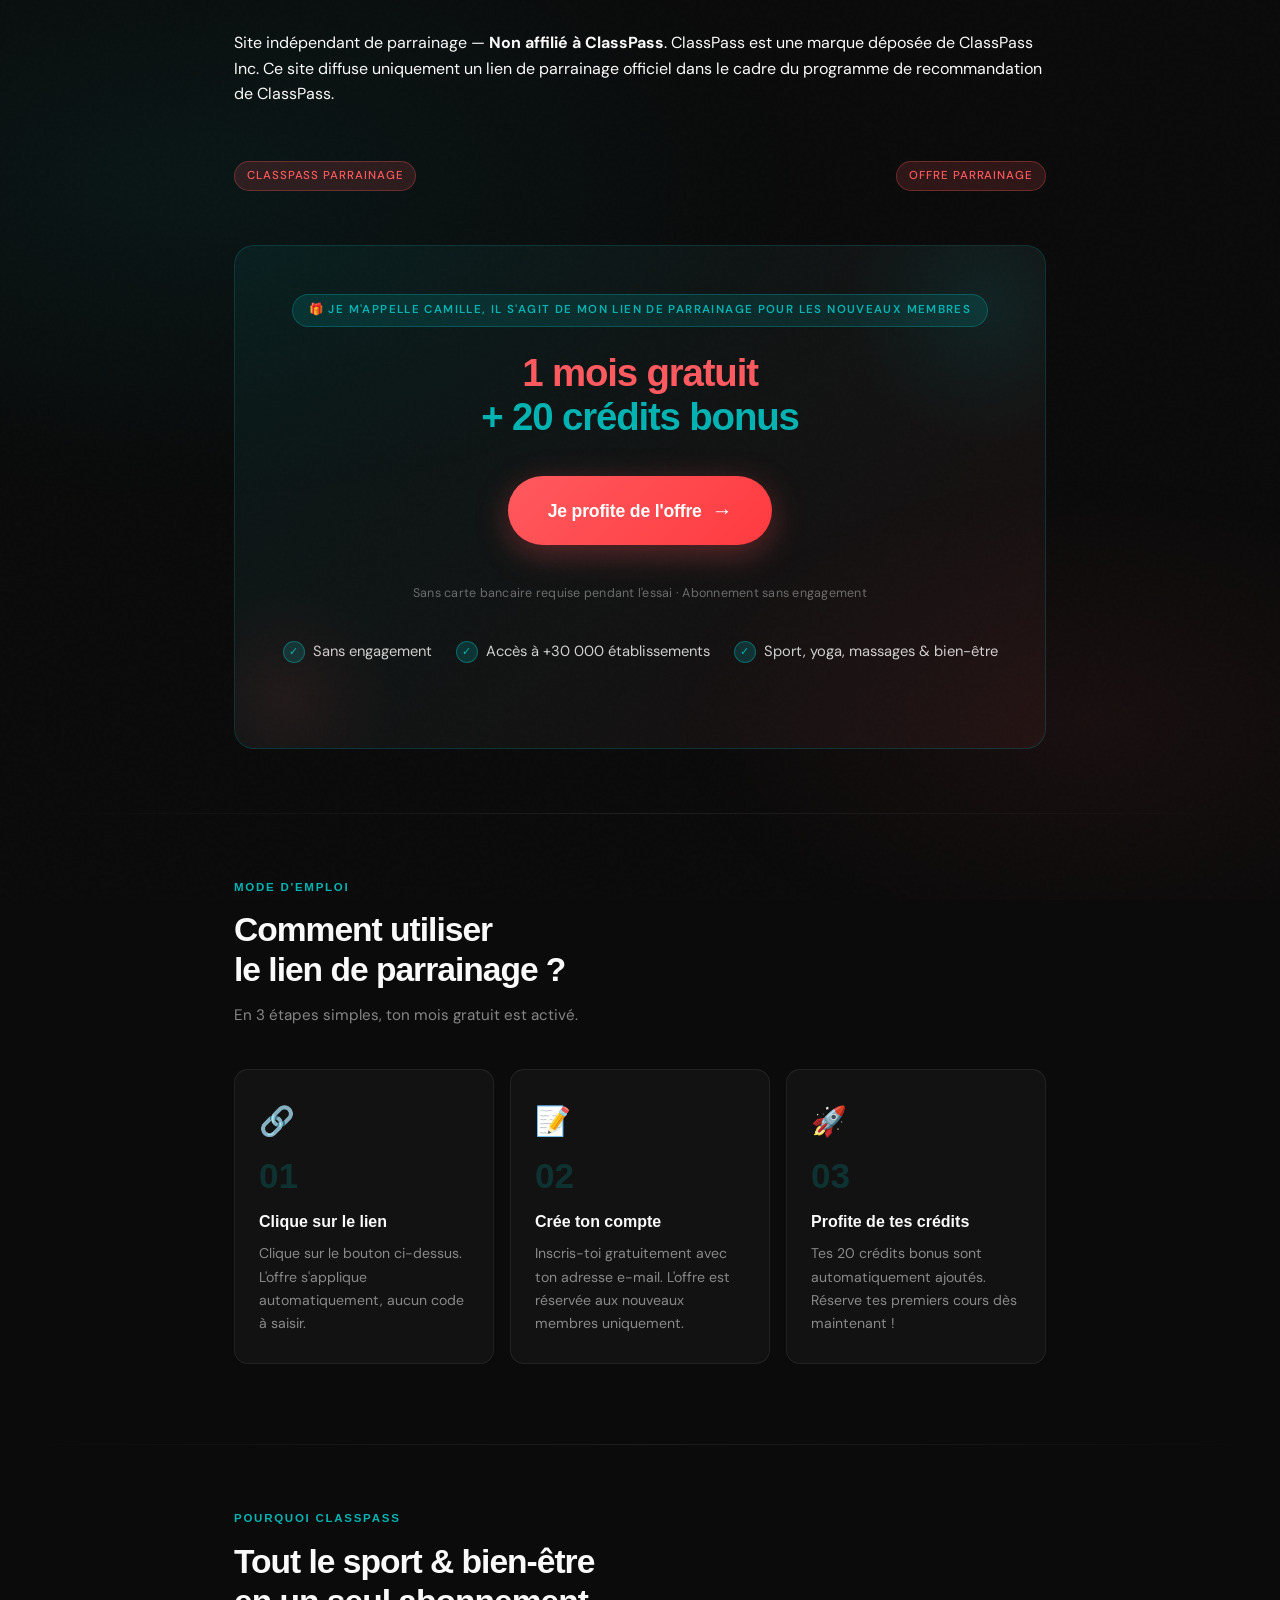
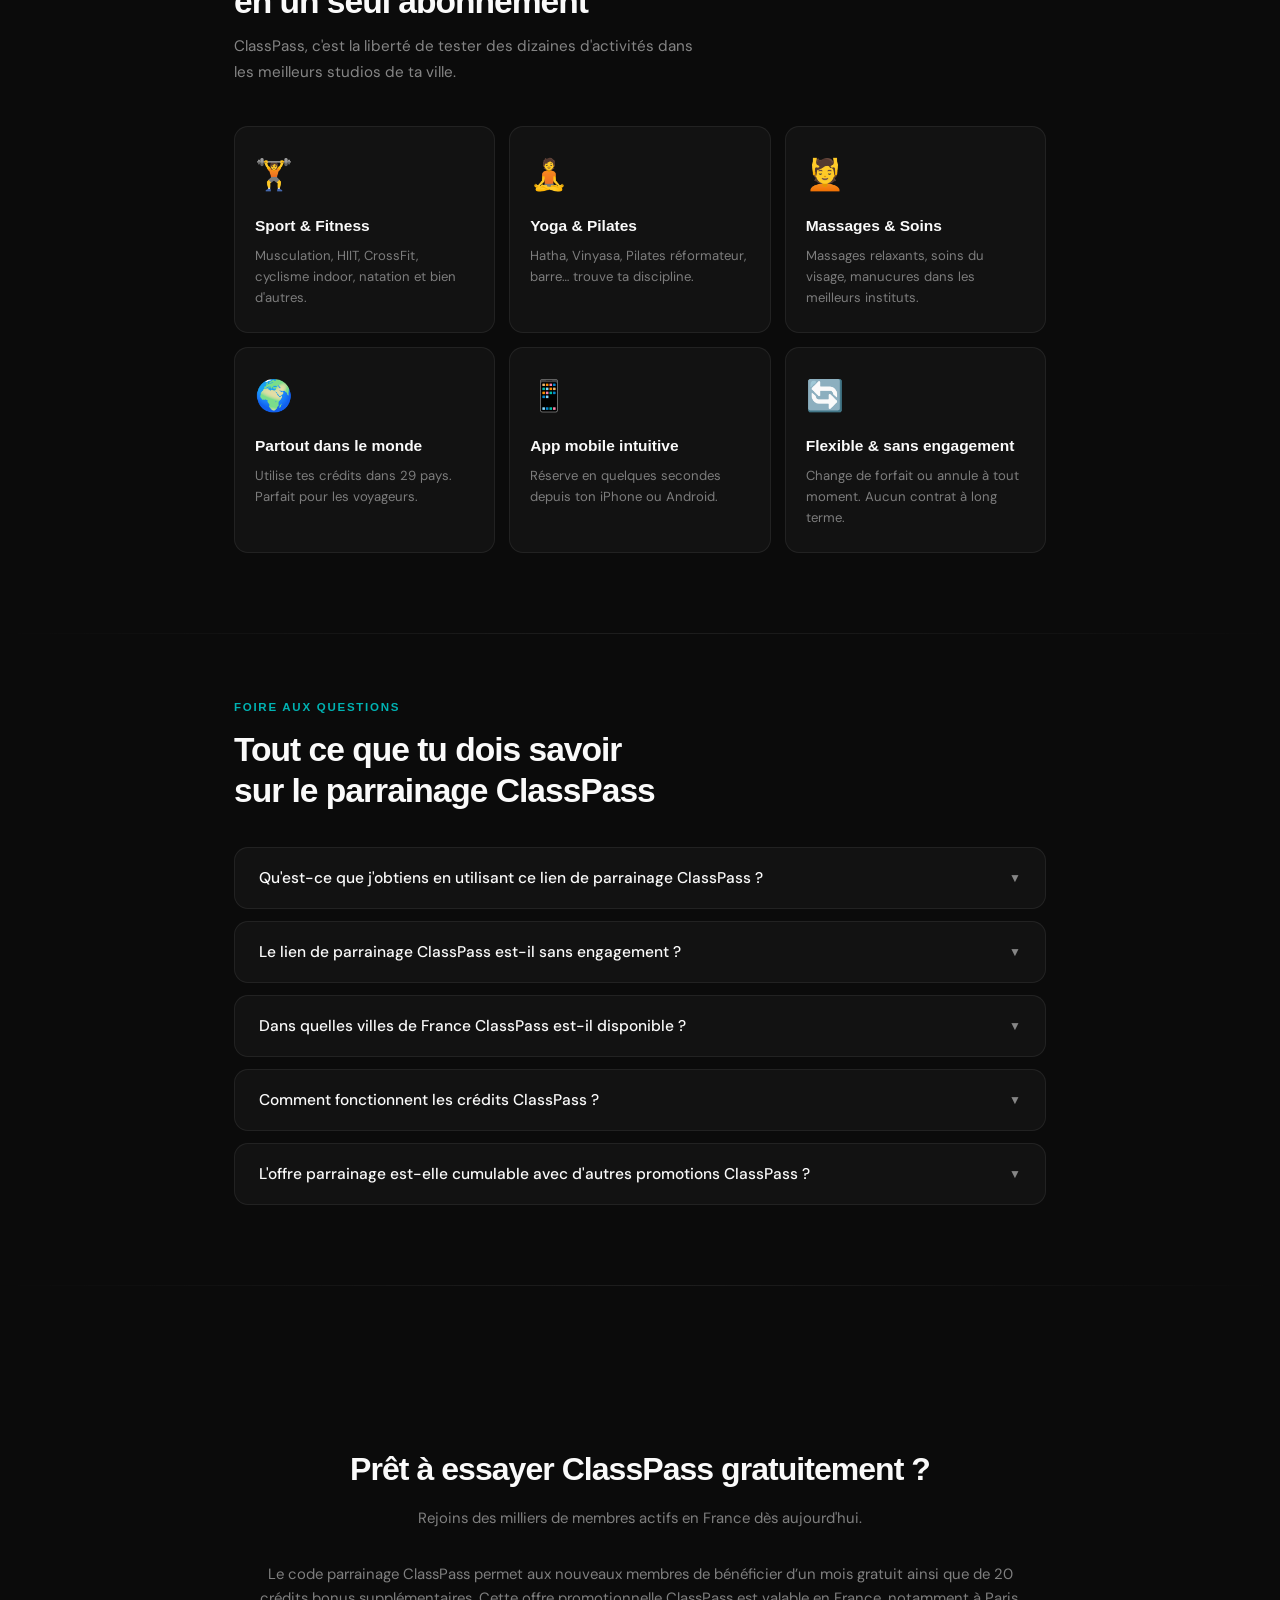
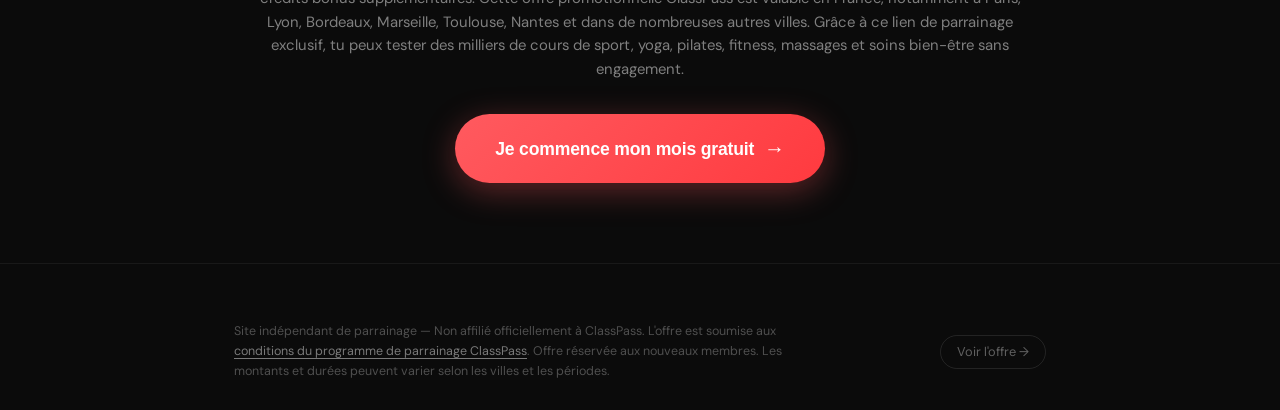
==== index.html @ 8d962442 "Update index.html" ====
<!DOCTYPE html>
<html lang="fr">
<head>
  <meta charset="UTF-8" />
  <meta name="viewport" content="width=device-width, initial-scale=1.0" />
  <meta http-equiv="X-UA-Compatible" content="IE=edge" />

  <!-- ═══════════════════════════════════════════
       PRIMARY SEO META TAGS
  ═══════════════════════════════════════════ -->
  <title>Code Parrainage ClassPass – 1 Mois Gratuit + 20 Crédits Offerts | Lien Exclusif</title>
  <meta name="description" content="Profite de 1 mois d'abonnement gratuit et de 20 crédits bonus sur ClassPass grâce à ce lien de parrainage exclusif. Accède à des milliers de cours de sport, yoga, pilates, massages et bien plus. Sans engagement. Inscription en 2 minutes." />
  <meta name="keywords" content="code parrainage ClassPass, lien parrainage ClassPass, ClassPass gratuit, essai gratuit ClassPass, ClassPass promo, ClassPass offre, crédits offerts ClassPass, ClassPass parrain, ClassPass filleul, ClassPass réduction, ClassPass France, ClassPass Paris" />
  <meta name="author" content="ClassPass Parrainage" />
  <meta name="robots" content="index, follow, max-snippet:-1, max-image-preview:large, max-video-preview:-1" />
  <meta name="theme-color" content="#0B0B0B" />

  <!-- Canonical URL -->
<link rel="canonical" href="https://www.classpass-parrainage.fr/" />

  <!-- ═══════════════════════════════════════════
       OPEN GRAPH (Facebook / LinkedIn)
  ═══════════════════════════════════════════ -->
  <meta property="og:type" content="website" />
  <meta property="og:title" content="Code Promo Parrainage ClassPass : 1 Mois Gratuit + 20 Crédits Offerts" />
  <meta property="og:description" content="Utilise ce lien exclusif pour bénéficier d'1 mois gratuit + 20 crédits bonus sur ClassPass. Sport, bien-être, massages – tout en un seul abonnement." />
  <meta property="og:url" content="https://www.classpass-parrainage.fr/" />
  <meta property="og:site_name" content="ClassPass Parrainage France" />
  <meta property="og:locale" content="fr_FR" />
  <meta property="og:image" content="https://classpass.com/images/og-image.jpg" />

  <!-- ═══════════════════════════════════════════
       TWITTER CARD
  ═══════════════════════════════════════════ -->
  <meta name="twitter:card" content="summary_large_image" />
  <meta name="twitter:title" content="Code Promo Parrainage ClassPass : 1 Mois Gratuit + 20 Crédits Offerts" />
  <meta name="twitter:description" content="Rejoins ClassPass via ce lien et profite d'1 mois offert + 20 crédits bonus. Cours de sport, yoga, pilates, massages..." />
  <meta name="twitter:image" content="https://classpass.com/images/og-image.jpg" />

  <!-- ═══════════════════════════════════════════
       STRUCTURED DATA (Schema.org)
  ═══════════════════════════════════════════ -->
  <script type="application/ld+json">
 {
  "@context": "https://schema.org",
  "@graph": [
    {
      "@type": "WebPage",
      "name": "Code Parrainage ClassPass – 1 Mois Gratuit + 20 Crédits Offerts",
      "description": "Profite d'1 mois gratuit + 20 crédits offerts sur ClassPass avec ce lien de parrainage exclusif.",
      "url": "https://www.classpass-parrainage.fr/",
      "inLanguage": "fr-FR",
      "offers": {
        "@type": "Offer",
        "name": "1 mois gratuit ClassPass + 20 crédits bonus",
        "priceCurrency": "EUR",
        "price": "0",
        "availability": "https://schema.org/InStock",
        "url": "https://classpass.com/refer/LR9JGRRP21"
      }
    },
    {
      "@type": "Organization",
      "name": "ClassPass Parrainage France",
      "url": "https://www.classpass-parrainage.fr/"
    },
    {
      "@type": "FAQPage",
      "mainEntity": [
        {
          "@type": "Question",
          "name": "Qu'est-ce que j'obtiens en utilisant ce lien de parrainage ClassPass ?",
          "acceptedAnswer": {
            "@type": "Answer",
            "text": "En passant par ce lien de parrainage, tu bénéficies d'1 mois d'abonnement gratuit et de 20 crédits bonus."
          }
        },
        {
          "@type": "Question",
          "name": "Le lien de parrainage ClassPass est-il sans engagement ?",
          "acceptedAnswer": {
            "@type": "Answer",
            "text": "Oui, tu peux annuler ton abonnement à tout moment, même pendant la période d'essai gratuit."
          }
        }
      ]
    }
  ]
}

  </script>

<link rel="preload" href="style.css" as="style" onload="this.onload=null;this.rel='stylesheet'">
<noscript><link rel="stylesheet" href="style.css"></noscript>

  


  <!-- ═══════════════════════════════════════════
       FONTS
  ═══════════════════════════════════════════ -->
  <link rel="preconnect" href="https://fonts.googleapis.com" />
  <link rel="preconnect" href="https://fonts.gstatic.com" crossorigin />
  <link href="https://fonts.googleapis.com/css2?family=Syne:wght@400;600;700;800&family=DM+Sans:ital,wght@0,300;0,400;0,500;1,300&display=swap" rel="stylesheet" />

  <!-- ═══════════════════════════════════════════
       STYLESHEET
  ═══════════════════════════════════════════ -->
  <link rel="alternate" hreflang="fr-FR" href="https://www.classpass-parrainage.fr/" />
<link rel="alternate" hreflang="x-default" href="https://www.classpass-parrainage.fr/" />
<meta name="geo.region" content="FR" />
<meta name="geo.placename" content="France" />
<meta name="language" content="French" />

<!-- Favicon sport -->
<link rel="icon" href="data:image/svg+xml,<svg xmlns='http://www.w3.org/2000/svg' viewBox='0 0 100 100'><text y='.9em' font-size='90'>🏃</text></svg>" />
<link rel="shortcut icon" href="data:image/svg+xml,<svg xmlns='http://www.w3.org/2000/svg' viewBox='0 0 100 100'><text y='.9em' font-size='90'>🏃</text></svg>" />
<link rel="apple-touch-icon" href="data:image/svg+xml,<svg xmlns='http://www.w3.org/2000/svg' viewBox='0 0 100 100'><text y='.9em' font-size='90'>🏃</text></svg>" />

<!-- Rich Snippet FAQ pour ClassPass Parrainage -->



  
</head>

<body>
<!-- ═══════════════ BANDEAU NON-AFFILIÉ ═══════════════ -->
<div class="disclaimer-banner" role="note" aria-label="Information importante">
  <div class="container">
    <p>Site indépendant de parrainage — <strong>Non affilié à ClassPass</strong>. ClassPass est une marque déposée de ClassPass Inc. Ce site diffuse uniquement un lien de parrainage officiel dans le cadre du programme de recommandation de ClassPass.</p>
  </div>
</div>
  <div class="hero-bg-wrapper">
  <!-- ═══════════════ début background img ═══════════════ -->


  
  <!-- ═══════════════ HEADER ═══════════════ -->
  <header>
    <div class="container">
      <div class="header-inner">
          <a href="/out.html"" class="logo-wrap" rel="noopener" aria-label="ClassPass – Lien de parrainage" title="ClassPass – Lien de parrainage Code promo">
        <span class="badge-parrainage">ClassPass Parrainage</span>
          </a>
        <span class="badge-parrainage">Offre Parrainage</span>
      </div>
    </div>


  </header>

  <!-- ═══════════════ HERO (offer card) ═══════════════ -->
 

  
  <main>
    <section class="hero offer-section" aria-labelledby="hero-heading" style="padding-bottom: 0;">
      <div class="container">

        <div class="offer-card">
          <div class="offer-badge">🎁 Je m'appelle Camille, il s'agit de mon lien de parrainage pour les nouveaux membres</div>
<h1 class="offer-headline" id="hero-heading">
  <span style="color: var(--cp-coral);">1 mois gratuit</span><br />
  <span style="color: var(--cp-teal);">+ 20 crédits bonus</span>
</h1>



          <a
            href="/out.html""
            class="btn-cta"
              id="inline-btn"
            rel="nofollow sponsored noopener noreferrer"
            target="_blank"
            aria-label="Je profite de l'offre"
            title="ClassPass – Lien de parrainage Code promo"
          >
            Je profite de l'offre
            <span class="btn-arrow" aria-hidden="true">→</span>
          </a>
          <p class="cta-disclaimer" style="margin-top: 14px;">Sans carte bancaire requise pendant l'essai · Abonnement sans engagement</p>

          <div class="offer-items" role="list">
            <div class="offer-item" role="listitem">
              <span class="check" aria-hidden="true">✓</span>
              Sans engagement
            </div>
            <div class="offer-item" role="listitem">
              <span class="check" aria-hidden="true">✓</span>
              Accès à +30 000 établissements
            </div>
            <div class="offer-item" role="listitem">
              <span class="check" aria-hidden="true">✓</span>
              Sport, yoga, massages & bien-être
            </div>
          </div>
          
        </div>

      </div>
    </section>

    <div class="divider" aria-hidden="true"></div>

    <!-- ═══════════════ COMMENT ÇA MARCHE ═══════════════ -->
    <section aria-labelledby="how-heading" style="padding-bottom: 16px;">
      <div class="container reveal">
        <p class="section-label">Mode d'emploi</p>
        <h2 class="section-title" id="how-heading">Comment utiliser<br />le lien de parrainage ?</h2>
        <p class="section-desc">En 3 étapes simples, ton mois gratuit est activé.</p>

        <div class="steps" role="list">
          <article class="step-card" role="listitem">
            <span class="step-icon" aria-hidden="true">🔗</span>
            <div class="step-num" aria-hidden="true">01</div>
            <h3 class="step-title">Clique sur le lien</h3>
            <p class="step-text">
              Clique sur le bouton ci-dessus. L'offre s'applique automatiquement, aucun code à saisir.
            </p>
          </article>
          <article class="step-card" role="listitem">
            <span class="step-icon" aria-hidden="true">📝</span>
            <div class="step-num" aria-hidden="true">02</div>
            <h3 class="step-title">Crée ton compte</h3>
            <p class="step-text">
              Inscris-toi gratuitement avec ton adresse e-mail.
              L'offre est réservée aux nouveaux membres uniquement.
            </p>
          </article>
          <article class="step-card" role="listitem">
            <span class="step-icon" aria-hidden="true">🚀</span>
            <div class="step-num" aria-hidden="true">03</div>
            <h3 class="step-title">Profite de tes crédits</h3>
            <p class="step-text">
              Tes 20 crédits bonus sont automatiquement ajoutés.
              Réserve tes premiers cours dès maintenant !
            </p>
          </article>
        </div>
      </div>
    </section>

  </div> 
    <!-- ═══════════════ fin background img ═══════════════ -->
    
    <div class="divider" aria-hidden="true"></div>

    <!-- ═══════════════ FEATURES ═══════════════ -->
    <section aria-labelledby="features-heading" style="padding-bottom: 16px;">
      <div class="container reveal">
        <p class="section-label">Pourquoi ClassPass</p>
        <h2 class="section-title" id="features-heading">Tout le sport & bien-être<br />en un seul abonnement</h2>
        <p class="section-desc">
          ClassPass, c'est la liberté de tester des dizaines d'activités
          dans les meilleurs studios de ta ville.
        </p>

        <div class="features-grid" role="list">
          <article class="feature-card" role="listitem">
            <span class="feature-emoji" aria-hidden="true">🏋️</span>
            <h3 class="feature-name">Sport & Fitness</h3>
            <p class="feature-desc">Musculation, HIIT, CrossFit, cyclisme indoor, natation et bien d'autres.</p>
          </article>
          <article class="feature-card" role="listitem">
            <span class="feature-emoji" aria-hidden="true">🧘</span>
            <h3 class="feature-name">Yoga & Pilates</h3>
            <p class="feature-desc">Hatha, Vinyasa, Pilates réformateur, barre… trouve ta discipline.</p>
          </article>
          <article class="feature-card" role="listitem">
            <span class="feature-emoji" aria-hidden="true">💆</span>
            <h3 class="feature-name">Massages & Soins</h3>
            <p class="feature-desc">Massages relaxants, soins du visage, manucures dans les meilleurs instituts.</p>
          </article>
          <article class="feature-card" role="listitem">
            <span class="feature-emoji" aria-hidden="true">🌍</span>
            <h3 class="feature-name">Partout dans le monde</h3>
            <p class="feature-desc">Utilise tes crédits dans 29 pays. Parfait pour les voyageurs.</p>
          </article>
          <article class="feature-card" role="listitem">
            <span class="feature-emoji" aria-hidden="true">📱</span>
            <h3 class="feature-name">App mobile intuitive</h3>
            <p class="feature-desc">Réserve en quelques secondes depuis ton iPhone ou Android.</p>
          </article>
          <article class="feature-card" role="listitem">
            <span class="feature-emoji" aria-hidden="true">🔄</span>
            <h3 class="feature-name">Flexible & sans engagement</h3>
            <p class="feature-desc">Change de forfait ou annule à tout moment. Aucun contrat à long terme.</p>
          </article>
        </div>
      </div>
    </section>

    <div class="divider" aria-hidden="true"></div>




    
    <!-- ═══════════════ FAQ ═══════════════ -->
    <section aria-labelledby="faq-heading" style="padding-bottom: 16px;">
      <div class="container reveal">
        <p class="section-label">Foire aux questions</p>
        <h2 class="section-title" id="faq-heading">Tout ce que tu dois savoir<br />sur le parrainage ClassPass</h2>

        <div class="faq-list" itemscope itemtype="https://schema.org/FAQPage">
          <div class="faq-item" itemscope itemprop="mainEntity" itemtype="https://schema.org/Question">
            <button class="faq-q" aria-expanded="false" onclick="toggleFAQ(this)">
              <span itemprop="name">Qu'est-ce que j'obtiens en utilisant ce lien de parrainage ClassPass ?</span>
              <span class="faq-chevron" aria-hidden="true">▼</span>
            </button>
            <div class="faq-a" itemscope itemprop="acceptedAnswer" itemtype="https://schema.org/Answer">
              <div class="faq-a-inner" itemprop="text">
                En passant par ce lien de parrainage, tu bénéficies d'<strong>1 mois d'abonnement gratuit</strong>
                et de <strong>20 crédits bonus</strong> en plus des crédits standard offerts aux nouveaux membres.
                Ces crédits te permettent de réserver des cours de sport, des séances de yoga, des massages et plus encore.
                <br />

              </div>
            </div>
          </div>

          <div class="faq-item" itemscope itemprop="mainEntity" itemtype="https://schema.org/Question">
            <button class="faq-q" aria-expanded="false" onclick="toggleFAQ(this)">
              <span itemprop="name">Le lien de parrainage ClassPass est-il sans engagement ?</span>
              <span class="faq-chevron" aria-hidden="true">▼</span>
            </button>
            <div class="faq-a" itemscope itemprop="acceptedAnswer" itemtype="https://schema.org/Answer">
              <div class="faq-a-inner" itemprop="text">
                Oui, tu peux annuler ton abonnement à tout moment, même pendant la période d'essai gratuit.
                ClassPass ne te facturera rien si tu résilies avant la fin du mois offert.
              </div>
            </div>
          </div>

          <div class="faq-item" itemscope itemprop="mainEntity" itemtype="https://schema.org/Question">
            <button class="faq-q" aria-expanded="false" onclick="toggleFAQ(this)">
              <span itemprop="name">Dans quelles villes de France ClassPass est-il disponible ?</span>
              <span class="faq-chevron" aria-hidden="true">▼</span>
            </button>
            <div class="faq-a" itemscope itemprop="acceptedAnswer" itemtype="https://schema.org/Answer">
              <div class="faq-a-inner" itemprop="text">
                ClassPass est disponible dans les principales villes françaises dont <strong>Paris, Lyon, Bordeaux,
                Marseille, Toulouse, Nantes, Strasbourg, Lille</strong> et bien d'autres.
                La plateforme couvre plus de 30 000 établissements dans 29 pays à travers le monde.
              </div>
            </div>
          </div>

          <div class="faq-item" itemscope itemprop="mainEntity" itemtype="https://schema.org/Question">
            <button class="faq-q" aria-expanded="false" onclick="toggleFAQ(this)">
              <span itemprop="name">Comment fonctionnent les crédits ClassPass ?</span>
              <span class="faq-chevron" aria-hidden="true">▼</span>
            </button>
            <div class="faq-a" itemscope itemprop="acceptedAnswer" itemtype="https://schema.org/Answer">
              <div class="faq-a-inner" itemprop="text">
                Chaque cours ou séance coûte un certain nombre de crédits selon l'établissement et le type d'activité.
                Les crédits se renouvellent chaque mois avec ton abonnement. Les crédits non utilisés peuvent être
                reportés d'un mois sur l'autre (selon ton forfait).
              </div>
            </div>
          </div>

          <div class="faq-item" itemscope itemprop="mainEntity" itemtype="https://schema.org/Question">
            <button class="faq-q" aria-expanded="false" onclick="toggleFAQ(this)">
              <span itemprop="name">L'offre parrainage est-elle cumulable avec d'autres promotions ClassPass ?</span>
              <span class="faq-chevron" aria-hidden="true">▼</span>
            </button>
            <div class="faq-a" itemscope itemprop="acceptedAnswer" itemtype="https://schema.org/Answer">
              <div class="faq-a-inner" itemprop="text">
                L'offre de parrainage est réservée aux nouveaux membres n'ayant pas encore de compte ClassPass.
                Elle fonctionne uniquement via le lien de parrainage — aucun code à saisir.
                Pour plus de détails, consulte les
                <a href="https://classpass.fr/try/referral-program" rel="nofollow sponsored noopener noreferrer" target="_blank" title="Conditions du programme de parrainage et code promo ClassPass">conditions du programme de parrainage ClassPass</a>.
              </div>
            </div>
          </div>
        </div>
      </div>
    </section>

    <div class="divider" aria-hidden="true"></div>

    <!-- ═══════════════ BOTTOM CTA ═══════════════ -->
    <section class="bottom-cta reveal" aria-labelledby="cta2-heading">
      <div class="container">
        <h2 id="cta2-heading">Prêt à essayer ClassPass gratuitement ?</h2>
        <p>Rejoins des milliers de membres actifs en France dès aujourd'hui.</p>
                        <section class="seo-text">
  <div class="container">
    <p>
      Le code parrainage ClassPass permet aux nouveaux membres de bénéficier d’un mois gratuit
      ainsi que de 20 crédits bonus supplémentaires. Cette offre promotionnelle ClassPass
      est valable en France, notamment à Paris, Lyon, Bordeaux, Marseille, Toulouse,
      Nantes et dans de nombreuses autres villes. Grâce à ce lien de parrainage exclusif,
      tu peux tester des milliers de cours de sport, yoga, pilates, fitness,
      massages et soins bien-être sans engagement.
    </p>
  </div>
</section>
        <a
          href="/out.html""
          class="btn-cta"
          rel="nofollow sponsored noopener noreferrer"
          target="_blank"
          aria-label="Je commence mon mois gratuit sur ClassPass"
        >
          Je commence mon mois gratuit
          <span class="btn-arrow" aria-hidden="true">→</span>
        </a>
      </div>
    </section>
  </main>

  <!-- ═══════════════ FOOTER ═══════════════ -->
  <footer>
    <div class="container">
      <div class="footer-inner">
        <p class="footer-note">
          Site indépendant de parrainage — Non affilié officiellement à ClassPass.
          L'offre est soumise aux
          <a href="https://classpass.fr/try/referral-program" rel="nofollow sponsored noopener noreferrer" target="_blank" title="Conditions du programme de parrainage et code promo ClassPass">conditions du programme de parrainage ClassPass</a>.
          Offre réservée aux nouveaux membres. Les montants et durées peuvent varier selon les villes et les périodes.
        </p>
        <a
          href="/out.html""
          class="footer-link"
          rel="nofollow sponsored noopener noreferrer"
          target="_blank"
        >
          Voir l'offre →
        </a>
      </div>
    </div>
  </footer>

  <!-- ═══════════════ FLOATING CTA (mobile) ═══════════════ -->
<div class="floating-cta" id="floating-cta" aria-label="Bouton d'action fixe – mobile" style="display:none;">
    <a
      href="/out.html""
      class="btn-cta"
      rel="nofollow sponsored noopener noreferrer"
      target="_blank"
      aria-label="Je profite de la promo"
    >
      Je profite de l'offre →
    </a>
  </div>

  <!-- ═══════════════ JAVASCRIPT ═══════════════ -->
  <script src="main.js" defer></script>
  

</body>
</html>
---- style.css ----
/* ══════════════════════════════════════════════
   ClassPass Parrainage — style.css
   ══════════════════════════════════════════════ */

/* ── RESET & ROOT ── */
*, *::before, *::after { box-sizing: border-box; margin: 0; padding: 0; }

:root {
  --cp-black:     #0B0B0B;
  --cp-white:     #FAFAFA;
  --cp-coral:     #FF5A5F;
  --cp-coral2:    #FF3A3F;
  --cp-teal:      #00B3B3;
  --cp-teal2:     #009999;
  --cp-gray:      #6B6B6B;
  --cp-lightgray: #F2F2F2;
  --cp-border:    rgba(255,255,255,0.08);
  --radius:       14px;
  --radius-sm:    8px;
  --font-head:    'avenir', sans-serif;
  --font-body:    'DM Sans', sans-serif;
  --transition:   0.25s cubic-bezier(0.4,0,0.2,1);
}

html { scroll-behavior: smooth; font-size: 16px; }

body {
  font-family: var(--font-body);
  background: var(--cp-black);
  color: var(--cp-white);
  line-height: 1.6;
  overflow-x: hidden;
  -webkit-font-smoothing: antialiased;
}

/* ── NOISE TEXTURE OVERLAY ── */
body::before {
  content: '';
  position: fixed;
  inset: 0;
  background-image: url("data:image/svg+xml,%3Csvg viewBox='0 0 256 256' xmlns='http://www.w3.org/2000/svg'%3E%3Cfilter id='noise'%3E%3CfeTurbulence type='fractalNoise' baseFrequency='0.9' numOctaves='4' stitchTiles='stitch'/%3E%3C/filter%3E%3Crect width='100%25' height='100%25' filter='url(%23noise)' opacity='0.03'/%3E%3C/svg%3E");
  pointer-events: none;
  z-index: 0;
  opacity: 0.4;
}

/* ── GRADIENT BG ── */
body::after {
  content: '';
  position: fixed;
  inset: 0;
  background:
    radial-gradient(ellipse 80% 60% at 15% 20%, rgba(0,179,179,0.07) 0%, transparent 60%),
    radial-gradient(ellipse 60% 50% at 85% 80%, rgba(255,90,95,0.06) 0%, transparent 55%);
  pointer-events: none;
  z-index: 0;
}

/* ── LAYOUT ── */
.container {
  max-width: 860px;
  margin: 0 auto;
   margin-top: 30px;
  padding: 0 24px;
  position: relative;
  z-index: 1;
}

/* ── HEADER / NAV ── */
header {
  padding: 24px 0;
  position: relative;
  z-index: 10;
}

.header-inner {
  display: flex;
  align-items: center;
  justify-content: space-between;
}

.logo-wrap {
  display: flex;
  align-items: center;
  gap: 10px;
  text-decoration: none;
}

.logo-icon {
  width: 36px;
  height: 36px;
}

.logo-text {
  font-family: var(--font-head);
  font-weight: 800;
  font-size: 1.3rem;
  letter-spacing: -0.03em;
  color: var(--cp-white);
}

.logo-text span { color: var(--cp-teal); }

.logo-img-real {
  width: 100%;
  height: auto;
  max-width: 150px;   /* ajuste selon tes préférences */
  border-radius: 16px;
  object-fit: contain;  /* plus de crop, l'image entière est visible */
  display: block;
}


.badge-parrainage {
  background: rgba(255,90,95,0.15);
  border: 1px solid rgba(255,90,95,0.3);
  color: var(--cp-coral);
  font-size: 0.72rem;
  font-weight: 500;
  letter-spacing: 0.08em;
  text-transform: uppercase;
  padding: 5px 12px;
  border-radius: 100px;
}


/* Background image section hero */
.hero.offer-section::before {
  display: none;
}

.hero-bg-wrapper {
  position: relative;
  overflow: hidden;
}

.hero-bg-wrapper::before {
  content: '';
  position: absolute;
  inset: 0;
   height: 100vh;
  background-image: url('https://raw.githubusercontent.com/camillebournier-commits/classpass-parrainage/main/bg-classpass-parrainage.png');
  background-size: cover;
  background-position: center;
  opacity: 0.4;
  z-index: 0;
}
/* Le contenu reste 100% opaque par-dessus */
.hero-bg-wrapper > * {
  position: relative;
  z-index: 1;
}


/* ── HERO ── */
.hero {
  padding: 64px 0 48px;
  text-align: center;
}

/* ── CTA BUTTON ── */
.btn-cta {
  display: inline-flex;
  align-items: center;
  gap: 10px;
  background: linear-gradient(135deg, var(--cp-coral) 0%, var(--cp-coral2) 100%);
  color: #fff;
  text-decoration: none;
  font-family: var(--font-head);
  font-weight: 700;
  font-size: 1.1rem;
  letter-spacing: -0.01em;
  padding: 18px 40px;
  border-radius: 100px;
  box-shadow: 0 8px 32px rgba(255,90,95,0.35), 0 2px 8px rgba(0,0,0,0.3);
  transition: transform var(--transition), box-shadow var(--transition);
  position: relative;
  overflow: hidden;
}

.btn-cta::before {
  content: '';
  position: absolute;
  inset: 0;
  background: linear-gradient(135deg, rgba(255,255,255,0.1) 0%, transparent 60%);
  opacity: 0;
  transition: opacity var(--transition);
}

.btn-cta:hover {
  transform: translateY(-3px) scale(1.02);
  box-shadow: 0 16px 48px rgba(255,90,95,0.45), 0 4px 12px rgba(0,0,0,0.3);
}

.btn-cta:hover::before { opacity: 1; }
.btn-cta:active { transform: translateY(-1px) scale(1.01); }

.btn-arrow {
  font-size: 1.3rem;
  transition: transform var(--transition);
}

.btn-cta:hover .btn-arrow { transform: translateX(4px); }

#inline-btn {
   margin-top: 25px;
   margin-bottom: 25px;
}

.cta-disclaimer {
  font-size: 0.78rem;
  color: rgba(255,255,255,0.38);
  letter-spacing: 0.02em;
}

/* ── DIVIDER ── */
.divider {
  height: 1px;
  background: linear-gradient(90deg, transparent, rgba(255,255,255,0.08), transparent);
  margin: 64px 0;
}

/* ── SECTION LABELS & TITLES ── */
.section-label {
  font-family: var(--font-head);
  font-size: 0.72rem;
  font-weight: 600;
  letter-spacing: 0.15em;
  text-transform: uppercase;
  color: var(--cp-teal);
  margin-bottom: 14px;
}

.section-title {
  font-family: var(--font-head);
  font-size: clamp(1.5rem, 3vw, 2.1rem);
  font-weight: 800;
  letter-spacing: -0.03em;
  margin-bottom: 12px;
  line-height: 1.2;
}

.section-desc {
  color: rgba(255,255,255,0.5);
  font-size: 0.95rem;
  max-width: 480px;
  line-height: 1.7;
}

/* ── HOW IT WORKS STEPS ── */
.steps {
  display: grid;
  grid-template-columns: repeat(auto-fit, minmax(220px, 1fr));
  gap: 16px;
  margin-top: 40px;
}

.step-card {
  background: rgba(255,255,255,0.03);
  border: 1px solid rgba(255,255,255,0.07);
  border-radius: var(--radius);
  padding: 28px 24px;
  position: relative;
  overflow: hidden;
  transition: border-color var(--transition), background var(--transition);
}

.step-card::before {
  content: '';
  position: absolute;
  top: 0; left: 0; right: 0;
  height: 2px;
  background: linear-gradient(90deg, var(--cp-teal), transparent);
  opacity: 0;
  transition: opacity var(--transition);
}

.step-card:hover {
  background: rgba(255,255,255,0.05);
  border-color: rgba(0,179,179,0.2);
}

.step-card:hover::before { opacity: 1; }

.step-num {
  font-family: var(--font-head);
  font-size: 2.2rem;
  font-weight: 800;
  color: rgba(0,179,179,0.2);
  line-height: 1;
  margin-bottom: 16px;
}

.step-icon {
  font-size: 1.8rem;
  margin-bottom: 14px;
  display: block;
}

.step-title {
  font-family: var(--font-head);
  font-weight: 700;
  font-size: 1rem;
  margin-bottom: 8px;
}

.step-text {
  font-size: 0.88rem;
  color: rgba(255,255,255,0.5);
  line-height: 1.65;
}

/* ── OFFER CARD ── */
.offer-section { padding: 0 0 16px; }

.offer-card {
  background: linear-gradient(135deg, rgba(0,179,179,0.08) 0%, rgba(255,90,95,0.06) 100%);
  border: 1px solid rgba(0,179,179,0.2);
  border-radius: 20px;
  padding: 48px 40px;
  text-align: center;
  position: relative;
  overflow: hidden;
}

.offer-card::before {
  content: '';
  position: absolute;
  top: -80px; right: -80px;
  width: 280px; height: 280px;
  border-radius: 50%;
  background: radial-gradient(circle, rgba(0,179,179,0.1) 0%, transparent 70%);
  pointer-events: none;
}

.offer-card::after {
  content: '';
  position: absolute;
  bottom: -60px; left: -60px;
  width: 220px; height: 220px;
  border-radius: 50%;
  background: radial-gradient(circle, rgba(255,90,95,0.08) 0%, transparent 70%);
  pointer-events: none;
}

.offer-badge {
  display: inline-block;
  background: rgba(0,179,179,0.15);
  border: 1px solid rgba(0,179,179,0.3);
  color: var(--cp-teal);
  font-size: 0.72rem;
  font-weight: 600;
  letter-spacing: 0.12em;
  text-transform: uppercase;
  padding: 6px 16px;
  border-radius: 100px;
  margin-bottom: 24px;
}

.offer-headline {
  font-family: var(--font-head);
  font-size: clamp(1.6rem, 3.5vw, 2.4rem);
  font-weight: 800;
  letter-spacing: -0.03em;
  margin-bottom: 12px;
  line-height: 1.15;
}

.offer-sub {
  color: rgba(255,255,255,0.55);
  font-size: 0.95rem;
  max-width: 420px;
  margin: 0 auto 32px;
  line-height: 1.7;
}

.offer-items {
  display: flex;
  justify-content: center;
  gap: 24px;
  flex-wrap: wrap;
  margin-bottom: 36px;
   margin-top: 36px;

}

.offer-item {
  display: flex;
  align-items: center;
  gap: 8px;
  font-size: 0.92rem;
  color: rgba(255,255,255,0.8);
}

.offer-item .check {
  width: 22px; height: 22px;
  border-radius: 50%;
  background: rgba(0,179,179,0.2);
  border: 1px solid rgba(0,179,179,0.4);
  display: flex;
  align-items: center;
  justify-content: center;
  font-size: 0.7rem;
  color: var(--cp-teal);
  flex-shrink: 0;
}

/* ── FEATURES ── */
.features-grid {
  display: grid;
  grid-template-columns: repeat(auto-fit, minmax(200px, 1fr));
  gap: 14px;
  margin-top: 40px;
}

.feature-card {
  background: rgba(255,255,255,0.03);
  border: 1px solid rgba(255,255,255,0.07);
  border-radius: var(--radius);
  padding: 24px 20px;
  transition: border-color var(--transition), transform var(--transition);
}

.feature-card:hover {
  border-color: rgba(255,255,255,0.15);
  transform: translateY(-2px);
}

.feature-emoji {
  font-size: 1.9rem;
  margin-bottom: 14px;
  display: block;
}

.feature-name {
  font-family: var(--font-head);
  font-weight: 700;
  font-size: 0.97rem;
  margin-bottom: 6px;
}

.feature-desc {
  font-size: 0.82rem;
  color: rgba(255,255,255,0.45);
  line-height: 1.6;
}

/* ── FAQ ── */
.faq-list {
  margin-top: 36px;
  display: flex;
  flex-direction: column;
  gap: 12px;
}

.faq-item {
  background: rgba(255,255,255,0.03);
  border: 1px solid rgba(255,255,255,0.07);
  border-radius: var(--radius);
  overflow: hidden;
  transition: border-color var(--transition);
}

.faq-item:hover { border-color: rgba(255,255,255,0.13); }

.faq-q {
  width: 100%;
  background: none;
  border: none;
  cursor: pointer;
  text-align: left;
  padding: 20px 24px;
  font-family: var(--font-body);
  font-size: 0.97rem;
  font-weight: 500;
  color: var(--cp-white);
  display: flex;
  justify-content: space-between;
  align-items: center;
  gap: 16px;
}

.faq-chevron {
  font-size: 0.75rem;
  opacity: 0.5;
  transition: transform var(--transition), opacity var(--transition);
  flex-shrink: 0;
}

.faq-item.open .faq-chevron {
  transform: rotate(180deg);
  opacity: 1;
  color: var(--cp-teal);
}

.faq-a {
  max-height: 0;
  overflow: hidden;
  transition: max-height 0.35s ease;
}

.faq-item.open .faq-a { max-height: 200px; }

.faq-a-inner {
  padding: 0 24px 20px;
  font-size: 0.9rem;
  color: rgba(255,255,255,0.55);
  line-height: 1.7;
}

.faq-a-inner a {
  color: var(--cp-teal);
  text-decoration: none;
}

/* ── BOTTOM CTA ── */
.bottom-cta {
  text-align: center;
  padding: 64px 0 80px;
}

.bottom-cta h2 {
  font-family: var(--font-head);
  font-size: clamp(1.4rem, 3vw, 2rem);
  font-weight: 800;
  letter-spacing: -0.03em;
  margin-bottom: 12px;
}

.bottom-cta p {
  color: rgba(255,255,255,0.48);
  margin-bottom: 32px;
  font-size: 0.93rem;
}

/* ── FOOTER ── */
footer {
  border-top: 1px solid rgba(255,255,255,0.06);
  padding: 28px 0;
}

.footer-inner {
  display: flex;
  align-items: center;
  justify-content: space-between;
  flex-wrap: wrap;
  gap: 12px;
}

.footer-note {
  font-size: 0.78rem;
  color: rgba(255,255,255,0.28);
  line-height: 1.6;
  max-width: 560px;
}

.footer-note a {
  color: rgba(255,255,255,0.45);
  text-decoration: underline;
  text-underline-offset: 3px;
}

.footer-link {
  font-size: 0.8rem;
  color: rgba(255,255,255,0.35);
  text-decoration: none;
  border: 1px solid rgba(255,255,255,0.1);
  border-radius: 100px;
  padding: 6px 16px;
  transition: color var(--transition), border-color var(--transition);
}

.footer-link:hover {
  color: rgba(255,255,255,0.7);
  border-color: rgba(255,255,255,0.2);
}

/* ── FLOATING CTA (mobile sticky) ── */
.floating-cta {
  display: none;
  position: fixed;
  bottom: 0; left: 0; right: 0;
  padding: 16px 24px;
  background: rgba(11,11,11,0.92);
  backdrop-filter: blur(16px);
  -webkit-backdrop-filter: blur(16px);
  border-top: 1px solid rgba(255,255,255,0.07);
  z-index: 100;
}

.floating-cta .btn-cta {
  width: 100%;
  justify-content: center;
  font-size: 1rem;
  padding: 16px 24px;
}

/* ── ANIMATIONS ── */
@keyframes fadeUp {
  from { opacity: 0; transform: translateY(20px); }
  to   { opacity: 1; transform: translateY(0); }
}

@keyframes fadeDown {
  from { opacity: 0; transform: translateY(-12px); }
  to   { opacity: 1; transform: translateY(0); }
}

@keyframes pulse {
  0%, 100% { transform: scale(1); opacity: 1; }
  50%       { transform: scale(1.4); opacity: 0.6; }
}

/* ── SCROLL REVEAL ── */
.reveal {
  opacity: 0;
  transform: translateY(24px);
  transition: opacity 0.6s ease, transform 0.6s ease;
}

.reveal.visible {
  opacity: 1;
  transform: translateY(0);
}

/* ── RESPONSIVE ── */
@media (max-width: 640px) {
  .header-inner { justify-content: center; gap: 16px; flex-wrap: wrap; }
  .hero { padding: 48px 0 36px; }
  .offer-card { padding: 36px 24px; }
  .footer-inner { flex-direction: column; align-items: flex-start; }
  .floating-cta { display: block; }
  body { padding-bottom: 80px; }
}
---- style.css ----
/* ══════════════════════════════════════════════
   ClassPass Parrainage — style.css
   ══════════════════════════════════════════════ */

/* ── RESET & ROOT ── */
*, *::before, *::after { box-sizing: border-box; margin: 0; padding: 0; }

:root {
  --cp-black:     #0B0B0B;
  --cp-white:     #FAFAFA;
  --cp-coral:     #FF5A5F;
  --cp-coral2:    #FF3A3F;
  --cp-teal:      #00B3B3;
  --cp-teal2:     #009999;
  --cp-gray:      #6B6B6B;
  --cp-lightgray: #F2F2F2;
  --cp-border:    rgba(255,255,255,0.08);
  --radius:       14px;
  --radius-sm:    8px;
  --font-head:    'avenir', sans-serif;
  --font-body:    'DM Sans', sans-serif;
  --transition:   0.25s cubic-bezier(0.4,0,0.2,1);
}

html { scroll-behavior: smooth; font-size: 16px; }

body {
  font-family: var(--font-body);
  background: var(--cp-black);
  color: var(--cp-white);
  line-height: 1.6;
  overflow-x: hidden;
  -webkit-font-smoothing: antialiased;
}

/* ── NOISE TEXTURE OVERLAY ── */
body::before {
  content: '';
  position: fixed;
  inset: 0;
  background-image: url("data:image/svg+xml,%3Csvg viewBox='0 0 256 256' xmlns='http://www.w3.org/2000/svg'%3E%3Cfilter id='noise'%3E%3CfeTurbulence type='fractalNoise' baseFrequency='0.9' numOctaves='4' stitchTiles='stitch'/%3E%3C/filter%3E%3Crect width='100%25' height='100%25' filter='url(%23noise)' opacity='0.03'/%3E%3C/svg%3E");
  pointer-events: none;
  z-index: 0;
  opacity: 0.4;
}

/* ── GRADIENT BG ── */
body::after {
  content: '';
  position: fixed;
  inset: 0;
  background:
    radial-gradient(ellipse 80% 60% at 15% 20%, rgba(0,179,179,0.07) 0%, transparent 60%),
    radial-gradient(ellipse 60% 50% at 85% 80%, rgba(255,90,95,0.06) 0%, transparent 55%);
  pointer-events: none;
  z-index: 0;
}

/* ── LAYOUT ── */
.container {
  max-width: 860px;
  margin: 0 auto;
   margin-top: 30px;
  padding: 0 24px;
  position: relative;
  z-index: 1;
}

/* ── HEADER / NAV ── */
header {
  padding: 24px 0;
  position: relative;
  z-index: 10;
}

.header-inner {
  display: flex;
  align-items: center;
  justify-content: space-between;
}

.logo-wrap {
  display: flex;
  align-items: center;
  gap: 10px;
  text-decoration: none;
}

.logo-icon {
  width: 36px;
  height: 36px;
}

.logo-text {
  font-family: var(--font-head);
  font-weight: 800;
  font-size: 1.3rem;
  letter-spacing: -0.03em;
  color: var(--cp-white);
}

.logo-text span { color: var(--cp-teal); }

.logo-img-real {
  width: 100%;
  height: auto;
  max-width: 150px;   /* ajuste selon tes préférences */
  border-radius: 16px;
  object-fit: contain;  /* plus de crop, l'image entière est visible */
  display: block;
}


.badge-parrainage {
  background: rgba(255,90,95,0.15);
  border: 1px solid rgba(255,90,95,0.3);
  color: var(--cp-coral);
  font-size: 0.72rem;
  font-weight: 500;
  letter-spacing: 0.08em;
  text-transform: uppercase;
  padding: 5px 12px;
  border-radius: 100px;
}


/* Background image section hero */
.hero.offer-section::before {
  display: none;
}

.hero-bg-wrapper {
  position: relative;
  overflow: hidden;
}

.hero-bg-wrapper::before {
  content: '';
  position: absolute;
  inset: 0;
   height: 100vh;
  background-image: url('https://raw.githubusercontent.com/camillebournier-commits/classpass-parrainage/main/bg-classpass-parrainage.png');
  background-size: cover;
  background-position: center;
  opacity: 0.4;
  z-index: 0;
}
/* Le contenu reste 100% opaque par-dessus */
.hero-bg-wrapper > * {
  position: relative;
  z-index: 1;
}


/* ── HERO ── */
.hero {
  padding: 64px 0 48px;
  text-align: center;
}

/* ── CTA BUTTON ── */
.btn-cta {
  display: inline-flex;
  align-items: center;
  gap: 10px;
  background: linear-gradient(135deg, var(--cp-coral) 0%, var(--cp-coral2) 100%);
  color: #fff;
  text-decoration: none;
  font-family: var(--font-head);
  font-weight: 700;
  font-size: 1.1rem;
  letter-spacing: -0.01em;
  padding: 18px 40px;
  border-radius: 100px;
  box-shadow: 0 8px 32px rgba(255,90,95,0.35), 0 2px 8px rgba(0,0,0,0.3);
  transition: transform var(--transition), box-shadow var(--transition);
  position: relative;
  overflow: hidden;
}

.btn-cta::before {
  content: '';
  position: absolute;
  inset: 0;
  background: linear-gradient(135deg, rgba(255,255,255,0.1) 0%, transparent 60%);
  opacity: 0;
  transition: opacity var(--transition);
}

.btn-cta:hover {
  transform: translateY(-3px) scale(1.02);
  box-shadow: 0 16px 48px rgba(255,90,95,0.45), 0 4px 12px rgba(0,0,0,0.3);
}

.btn-cta:hover::before { opacity: 1; }
.btn-cta:active { transform: translateY(-1px) scale(1.01); }

.btn-arrow {
  font-size: 1.3rem;
  transition: transform var(--transition);
}

.btn-cta:hover .btn-arrow { transform: translateX(4px); }

#inline-btn {
   margin-top: 25px;
   margin-bottom: 25px;
}

.cta-disclaimer {
  font-size: 0.78rem;
  color: rgba(255,255,255,0.38);
  letter-spacing: 0.02em;
}

/* ── DIVIDER ── */
.divider {
  height: 1px;
  background: linear-gradient(90deg, transparent, rgba(255,255,255,0.08), transparent);
  margin: 64px 0;
}

/* ── SECTION LABELS & TITLES ── */
.section-label {
  font-family: var(--font-head);
  font-size: 0.72rem;
  font-weight: 600;
  letter-spacing: 0.15em;
  text-transform: uppercase;
  color: var(--cp-teal);
  margin-bottom: 14px;
}

.section-title {
  font-family: var(--font-head);
  font-size: clamp(1.5rem, 3vw, 2.1rem);
  font-weight: 800;
  letter-spacing: -0.03em;
  margin-bottom: 12px;
  line-height: 1.2;
}

.section-desc {
  color: rgba(255,255,255,0.5);
  font-size: 0.95rem;
  max-width: 480px;
  line-height: 1.7;
}

/* ── HOW IT WORKS STEPS ── */
.steps {
  display: grid;
  grid-template-columns: repeat(auto-fit, minmax(220px, 1fr));
  gap: 16px;
  margin-top: 40px;
}

.step-card {
  background: rgba(255,255,255,0.03);
  border: 1px solid rgba(255,255,255,0.07);
  border-radius: var(--radius);
  padding: 28px 24px;
  position: relative;
  overflow: hidden;
  transition: border-color var(--transition), background var(--transition);
}

.step-card::before {
  content: '';
  position: absolute;
  top: 0; left: 0; right: 0;
  height: 2px;
  background: linear-gradient(90deg, var(--cp-teal), transparent);
  opacity: 0;
  transition: opacity var(--transition);
}

.step-card:hover {
  background: rgba(255,255,255,0.05);
  border-color: rgba(0,179,179,0.2);
}

.step-card:hover::before { opacity: 1; }

.step-num {
  font-family: var(--font-head);
  font-size: 2.2rem;
  font-weight: 800;
  color: rgba(0,179,179,0.2);
  line-height: 1;
  margin-bottom: 16px;
}

.step-icon {
  font-size: 1.8rem;
  margin-bottom: 14px;
  display: block;
}

.step-title {
  font-family: var(--font-head);
  font-weight: 700;
  font-size: 1rem;
  margin-bottom: 8px;
}

.step-text {
  font-size: 0.88rem;
  color: rgba(255,255,255,0.5);
  line-height: 1.65;
}

/* ── OFFER CARD ── */
.offer-section { padding: 0 0 16px; }

.offer-card {
  background: linear-gradient(135deg, rgba(0,179,179,0.08) 0%, rgba(255,90,95,0.06) 100%);
  border: 1px solid rgba(0,179,179,0.2);
  border-radius: 20px;
  padding: 48px 40px;
  text-align: center;
  position: relative;
  overflow: hidden;
}

.offer-card::before {
  content: '';
  position: absolute;
  top: -80px; right: -80px;
  width: 280px; height: 280px;
  border-radius: 50%;
  background: radial-gradient(circle, rgba(0,179,179,0.1) 0%, transparent 70%);
  pointer-events: none;
}

.offer-card::after {
  content: '';
  position: absolute;
  bottom: -60px; left: -60px;
  width: 220px; height: 220px;
  border-radius: 50%;
  background: radial-gradient(circle, rgba(255,90,95,0.08) 0%, transparent 70%);
  pointer-events: none;
}

.offer-badge {
  display: inline-block;
  background: rgba(0,179,179,0.15);
  border: 1px solid rgba(0,179,179,0.3);
  color: var(--cp-teal);
  font-size: 0.72rem;
  font-weight: 600;
  letter-spacing: 0.12em;
  text-transform: uppercase;
  padding: 6px 16px;
  border-radius: 100px;
  margin-bottom: 24px;
}

.offer-headline {
  font-family: var(--font-head);
  font-size: clamp(1.6rem, 3.5vw, 2.4rem);
  font-weight: 800;
  letter-spacing: -0.03em;
  margin-bottom: 12px;
  line-height: 1.15;
}

.offer-sub {
  color: rgba(255,255,255,0.55);
  font-size: 0.95rem;
  max-width: 420px;
  margin: 0 auto 32px;
  line-height: 1.7;
}

.offer-items {
  display: flex;
  justify-content: center;
  gap: 24px;
  flex-wrap: wrap;
  margin-bottom: 36px;
   margin-top: 36px;

}

.offer-item {
  display: flex;
  align-items: center;
  gap: 8px;
  font-size: 0.92rem;
  color: rgba(255,255,255,0.8);
}

.offer-item .check {
  width: 22px; height: 22px;
  border-radius: 50%;
  background: rgba(0,179,179,0.2);
  border: 1px solid rgba(0,179,179,0.4);
  display: flex;
  align-items: center;
  justify-content: center;
  font-size: 0.7rem;
  color: var(--cp-teal);
  flex-shrink: 0;
}

/* ── FEATURES ── */
.features-grid {
  display: grid;
  grid-template-columns: repeat(auto-fit, minmax(200px, 1fr));
  gap: 14px;
  margin-top: 40px;
}

.feature-card {
  background: rgba(255,255,255,0.03);
  border: 1px solid rgba(255,255,255,0.07);
  border-radius: var(--radius);
  padding: 24px 20px;
  transition: border-color var(--transition), transform var(--transition);
}

.feature-card:hover {
  border-color: rgba(255,255,255,0.15);
  transform: translateY(-2px);
}

.feature-emoji {
  font-size: 1.9rem;
  margin-bottom: 14px;
  display: block;
}

.feature-name {
  font-family: var(--font-head);
  font-weight: 700;
  font-size: 0.97rem;
  margin-bottom: 6px;
}

.feature-desc {
  font-size: 0.82rem;
  color: rgba(255,255,255,0.45);
  line-height: 1.6;
}

/* ── FAQ ── */
.faq-list {
  margin-top: 36px;
  display: flex;
  flex-direction: column;
  gap: 12px;
}

.faq-item {
  background: rgba(255,255,255,0.03);
  border: 1px solid rgba(255,255,255,0.07);
  border-radius: var(--radius);
  overflow: hidden;
  transition: border-color var(--transition);
}

.faq-item:hover { border-color: rgba(255,255,255,0.13); }

.faq-q {
  width: 100%;
  background: none;
  border: none;
  cursor: pointer;
  text-align: left;
  padding: 20px 24px;
  font-family: var(--font-body);
  font-size: 0.97rem;
  font-weight: 500;
  color: var(--cp-white);
  display: flex;
  justify-content: space-between;
  align-items: center;
  gap: 16px;
}

.faq-chevron {
  font-size: 0.75rem;
  opacity: 0.5;
  transition: transform var(--transition), opacity var(--transition);
  flex-shrink: 0;
}

.faq-item.open .faq-chevron {
  transform: rotate(180deg);
  opacity: 1;
  color: var(--cp-teal);
}

.faq-a {
  max-height: 0;
  overflow: hidden;
  transition: max-height 0.35s ease;
}

.faq-item.open .faq-a { max-height: 200px; }

.faq-a-inner {
  padding: 0 24px 20px;
  font-size: 0.9rem;
  color: rgba(255,255,255,0.55);
  line-height: 1.7;
}

.faq-a-inner a {
  color: var(--cp-teal);
  text-decoration: none;
}

/* ── BOTTOM CTA ── */
.bottom-cta {
  text-align: center;
  padding: 64px 0 80px;
}

.bottom-cta h2 {
  font-family: var(--font-head);
  font-size: clamp(1.4rem, 3vw, 2rem);
  font-weight: 800;
  letter-spacing: -0.03em;
  margin-bottom: 12px;
}

.bottom-cta p {
  color: rgba(255,255,255,0.48);
  margin-bottom: 32px;
  font-size: 0.93rem;
}

/* ── FOOTER ── */
footer {
  border-top: 1px solid rgba(255,255,255,0.06);
  padding: 28px 0;
}

.footer-inner {
  display: flex;
  align-items: center;
  justify-content: space-between;
  flex-wrap: wrap;
  gap: 12px;
}

.footer-note {
  font-size: 0.78rem;
  color: rgba(255,255,255,0.28);
  line-height: 1.6;
  max-width: 560px;
}

.footer-note a {
  color: rgba(255,255,255,0.45);
  text-decoration: underline;
  text-underline-offset: 3px;
}

.footer-link {
  font-size: 0.8rem;
  color: rgba(255,255,255,0.35);
  text-decoration: none;
  border: 1px solid rgba(255,255,255,0.1);
  border-radius: 100px;
  padding: 6px 16px;
  transition: color var(--transition), border-color var(--transition);
}

.footer-link:hover {
  color: rgba(255,255,255,0.7);
  border-color: rgba(255,255,255,0.2);
}

/* ── FLOATING CTA (mobile sticky) ── */
.floating-cta {
  display: none;
  position: fixed;
  bottom: 0; left: 0; right: 0;
  padding: 16px 24px;
  background: rgba(11,11,11,0.92);
  backdrop-filter: blur(16px);
  -webkit-backdrop-filter: blur(16px);
  border-top: 1px solid rgba(255,255,255,0.07);
  z-index: 100;
}

.floating-cta .btn-cta {
  width: 100%;
  justify-content: center;
  font-size: 1rem;
  padding: 16px 24px;
}

/* ── ANIMATIONS ── */
@keyframes fadeUp {
  from { opacity: 0; transform: translateY(20px); }
  to   { opacity: 1; transform: translateY(0); }
}

@keyframes fadeDown {
  from { opacity: 0; transform: translateY(-12px); }
  to   { opacity: 1; transform: translateY(0); }
}

@keyframes pulse {
  0%, 100% { transform: scale(1); opacity: 1; }
  50%       { transform: scale(1.4); opacity: 0.6; }
}

/* ── SCROLL REVEAL ── */
.reveal {
  opacity: 0;
  transform: translateY(24px);
  transition: opacity 0.6s ease, transform 0.6s ease;
}

.reveal.visible {
  opacity: 1;
  transform: translateY(0);
}

/* ── RESPONSIVE ── */
@media (max-width: 640px) {
  .header-inner { justify-content: center; gap: 16px; flex-wrap: wrap; }
  .hero { padding: 48px 0 36px; }
  .offer-card { padding: 36px 24px; }
  .footer-inner { flex-direction: column; align-items: flex-start; }
  .floating-cta { display: block; }
  body { padding-bottom: 80px; }
}
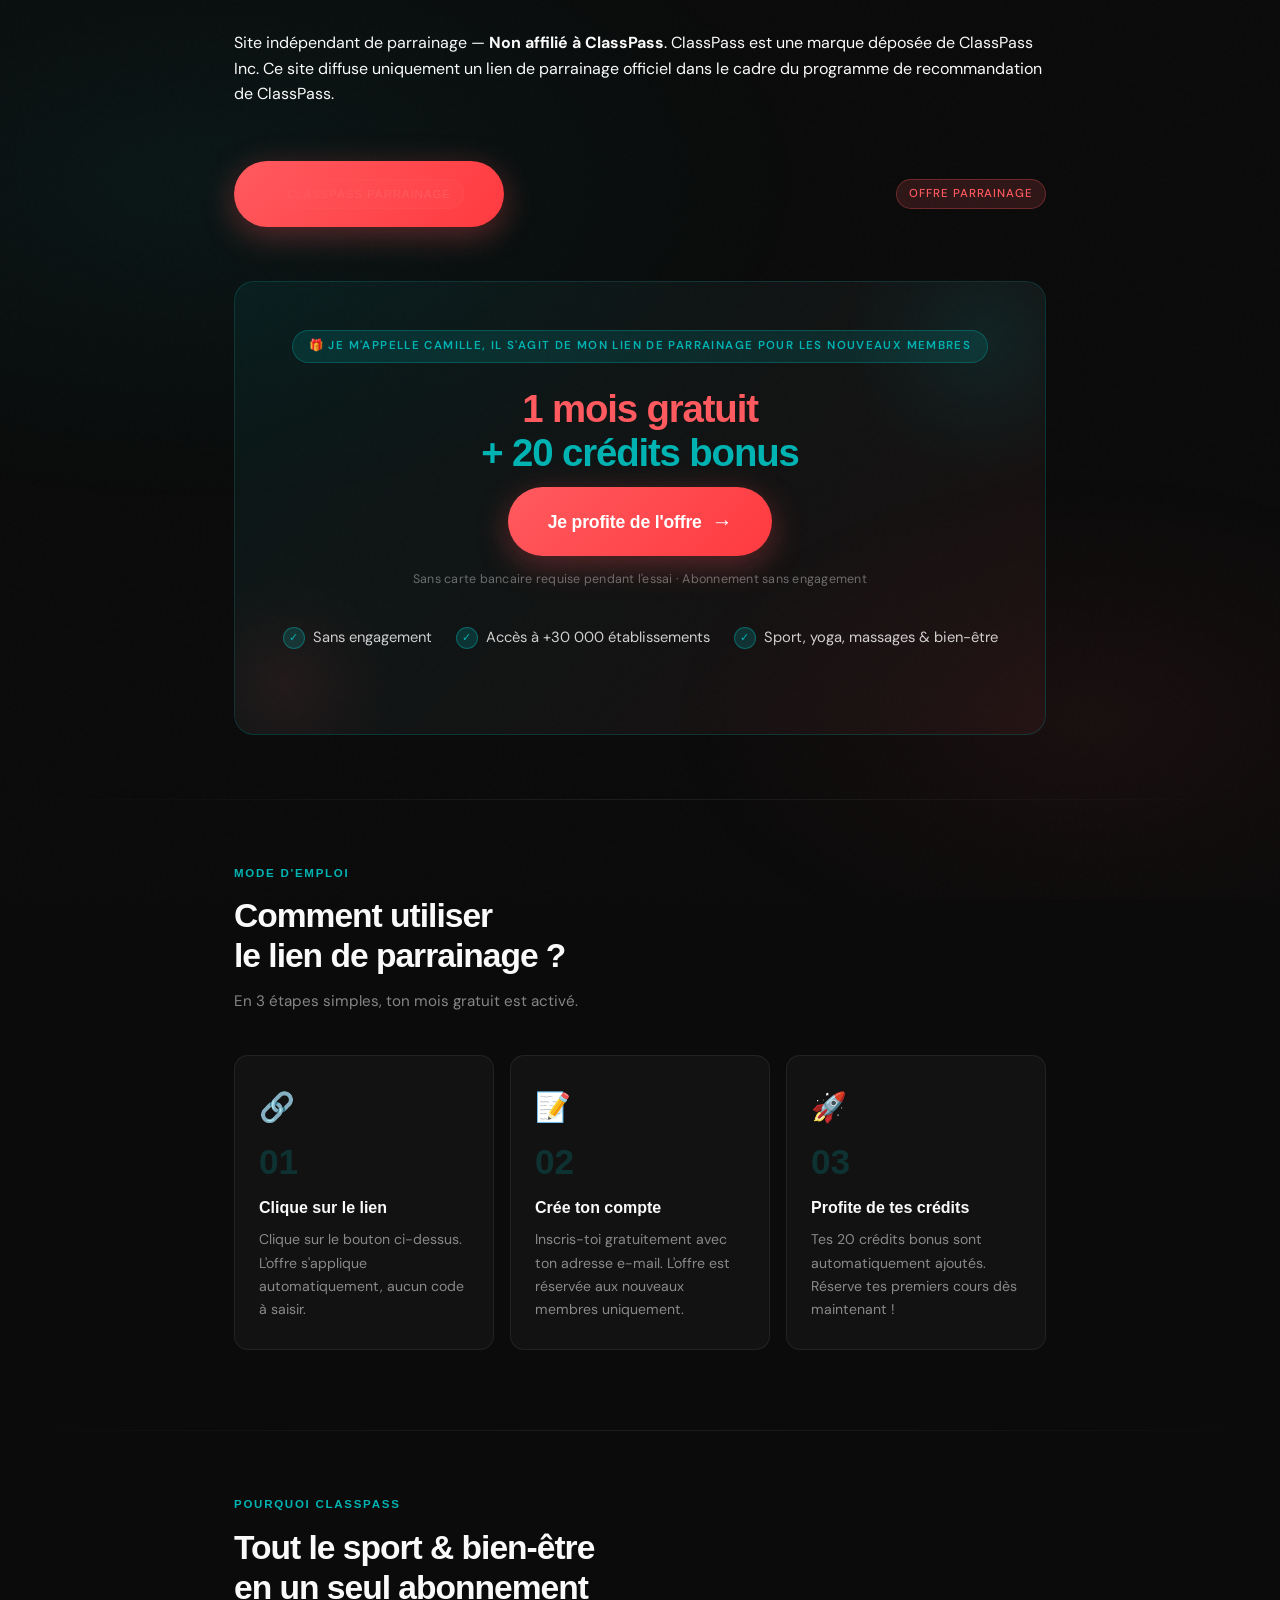
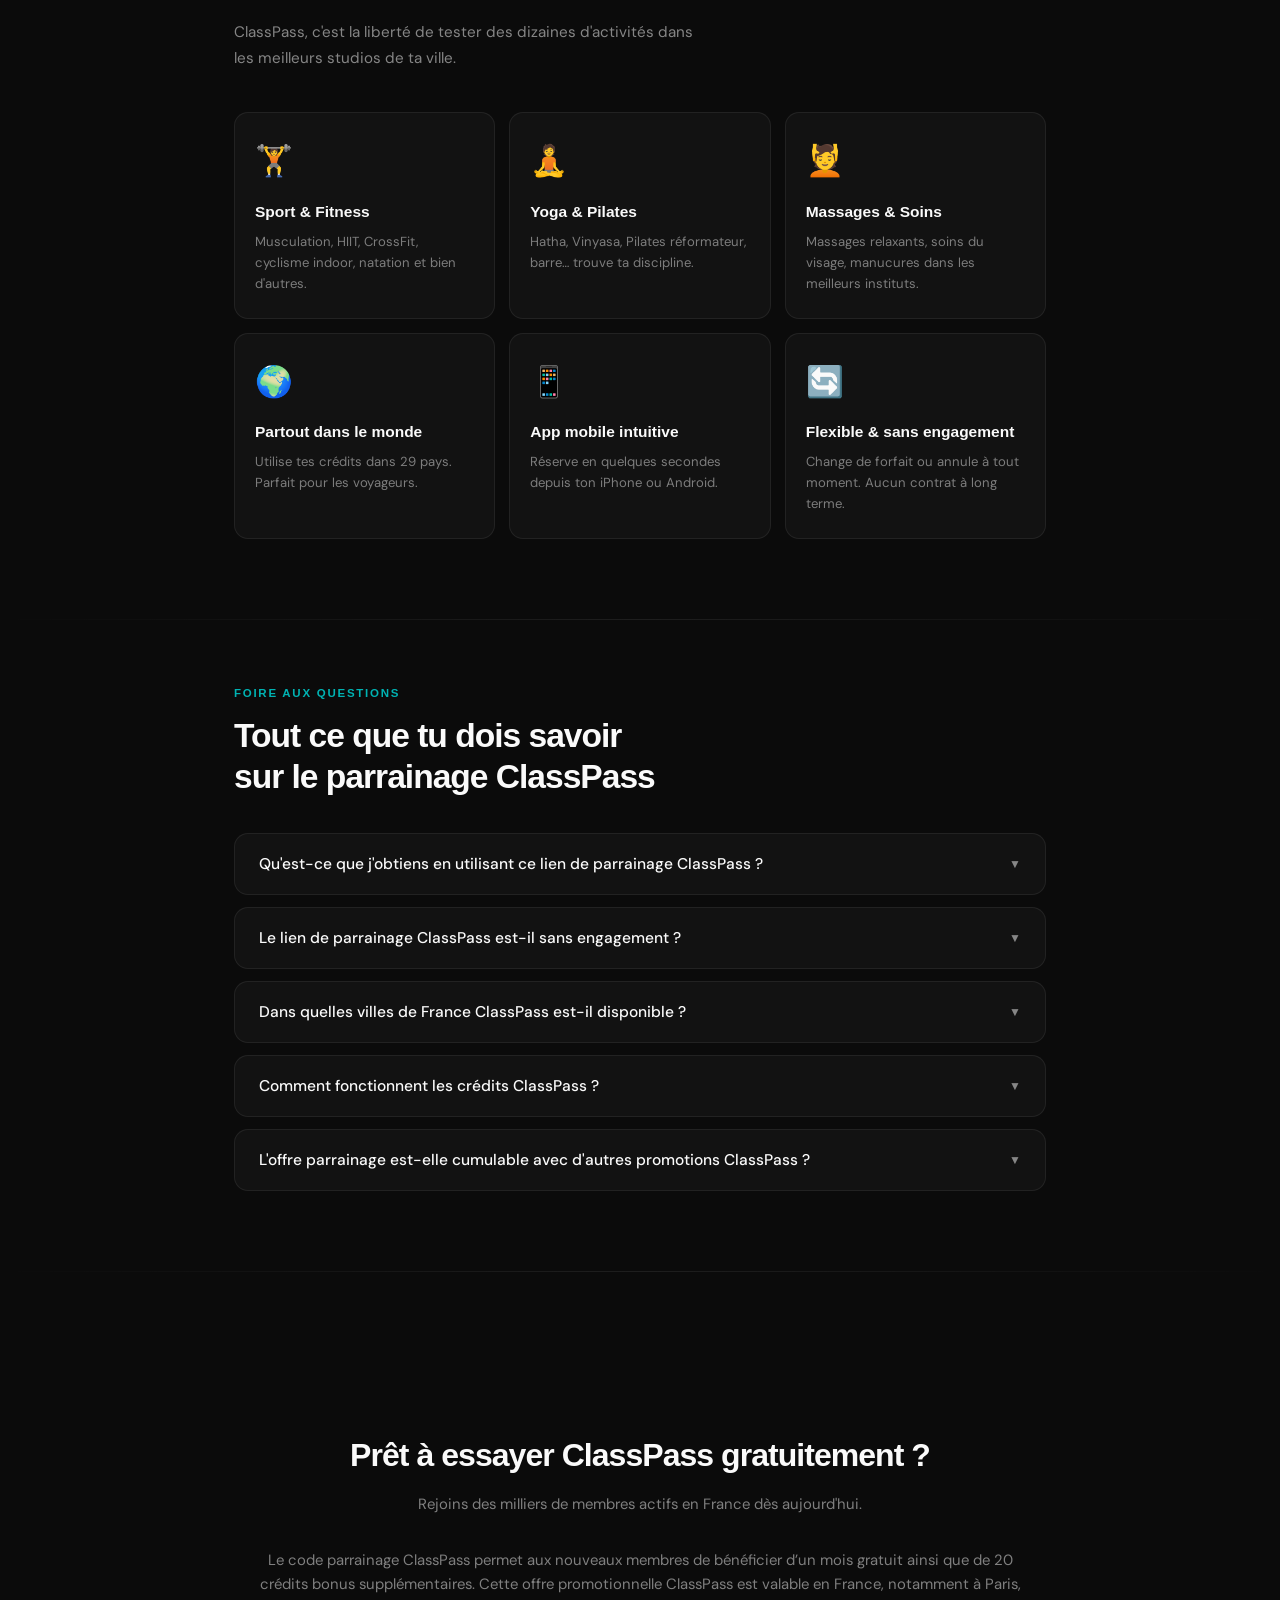
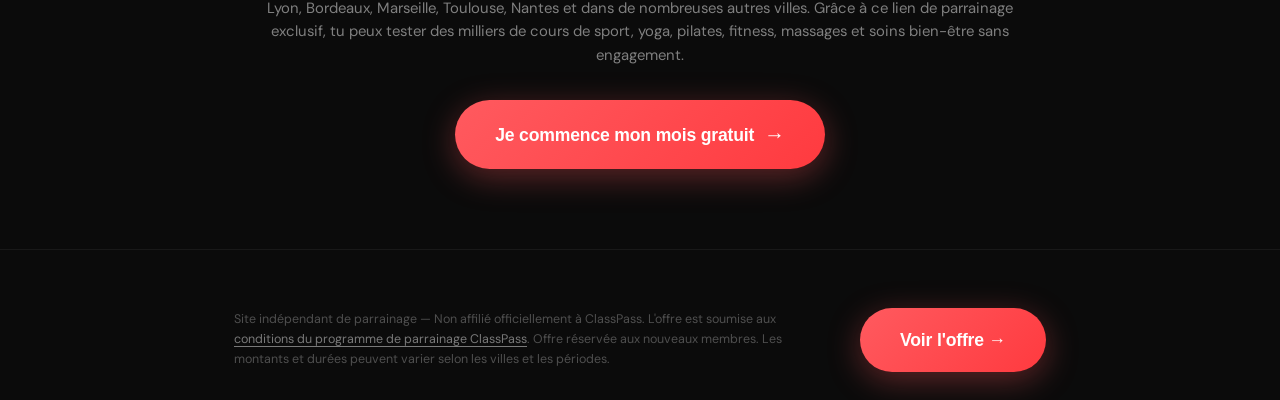
==== commit 8fba49fe: "Update index.html" ====
--- a/index.html
+++ b/index.html
@@ -140,7 +140,11 @@
   <header>
     <div class="container">
       <div class="header-inner">
-          <a href="/out.html"" class="logo-wrap" rel="noopener" aria-label="ClassPass – Lien de parrainage" title="ClassPass – Lien de parrainage Code promo">
+          <a href="https://classpass.com/refer/LR9JGRRP21" 
+  onclick="goToOffer(event)" 
+  class="btn-cta" 
+  rel="noreferrer noopener" 
+  target="_blank" class="logo-wrap" aria-label="ClassPass – Lien de parrainage" title="ClassPass – Lien de parrainage Code promo">
         <span class="badge-parrainage">ClassPass Parrainage</span>
           </a>
         <span class="badge-parrainage">Offre Parrainage</span>
@@ -168,11 +172,11 @@
 
 
           <a
-            href="/out.html""
-            class="btn-cta"
-              id="inline-btn"
-            rel="nofollow sponsored noopener noreferrer"
-            target="_blank"
+            href="https://classpass.com/refer/LR9JGRRP21" 
+  onclick="goToOffer(event)" 
+  class="btn-cta" 
+  rel="noreferrer noopener" 
+  target="_blank"
             aria-label="Je profite de l'offre"
             title="ClassPass – Lien de parrainage Code promo"
           >
@@ -399,10 +403,11 @@
   </div>
 </section>
         <a
-          href="/out.html""
-          class="btn-cta"
-          rel="nofollow sponsored noopener noreferrer"
-          target="_blank"
+          href="https://classpass.com/refer/LR9JGRRP21" 
+  onclick="goToOffer(event)" 
+  class="btn-cta" 
+  rel="noreferrer noopener" 
+  target="_blank"
           aria-label="Je commence mon mois gratuit sur ClassPass"
         >
           Je commence mon mois gratuit
@@ -423,10 +428,11 @@
           Offre réservée aux nouveaux membres. Les montants et durées peuvent varier selon les villes et les périodes.
         </p>
         <a
-          href="/out.html""
-          class="footer-link"
-          rel="nofollow sponsored noopener noreferrer"
-          target="_blank"
+          href="https://classpass.com/refer/LR9JGRRP21" 
+  onclick="goToOffer(event)" 
+  class="btn-cta" 
+  rel="noreferrer noopener" 
+  target="_blank"
         >
           Voir l'offre →
         </a>
@@ -437,10 +443,11 @@
   <!-- ═══════════════ FLOATING CTA (mobile) ═══════════════ -->
 <div class="floating-cta" id="floating-cta" aria-label="Bouton d'action fixe – mobile" style="display:none;">
     <a
-      href="/out.html""
-      class="btn-cta"
-      rel="nofollow sponsored noopener noreferrer"
-      target="_blank"
+     href="https://classpass.com/refer/LR9JGRRP21" 
+  onclick="goToOffer(event)" 
+  class="btn-cta" 
+  rel="noreferrer noopener" 
+  target="_blank"
       aria-label="Je profite de la promo"
     >
       Je profite de l'offre →
@@ -450,6 +457,21 @@
   <!-- ═══════════════ JAVASCRIPT ═══════════════ -->
   <script src="main.js" defer></script>
   
-
+<script>
+  function goToOffer(e) {
+    e.preventDefault();
+    // Création d'une balise 'a' temporaire avec politique de confidentialité des données
+    var link = document.createElement('a');
+    link.href = 'https://classpass.com/refer/LR9JGRRP21';
+    link.rel = 'noreferrer noopener';
+    link.referrerPolicy = 'no-referrer';
+    link.target = '_blank';
+    
+    // Déclenchement du clic sans transmettre le Referer du site
+    document.body.appendChild(link);
+    link.click();
+    document.body.removeChild(link);
+  }
+</script>
 </body>
 </html>
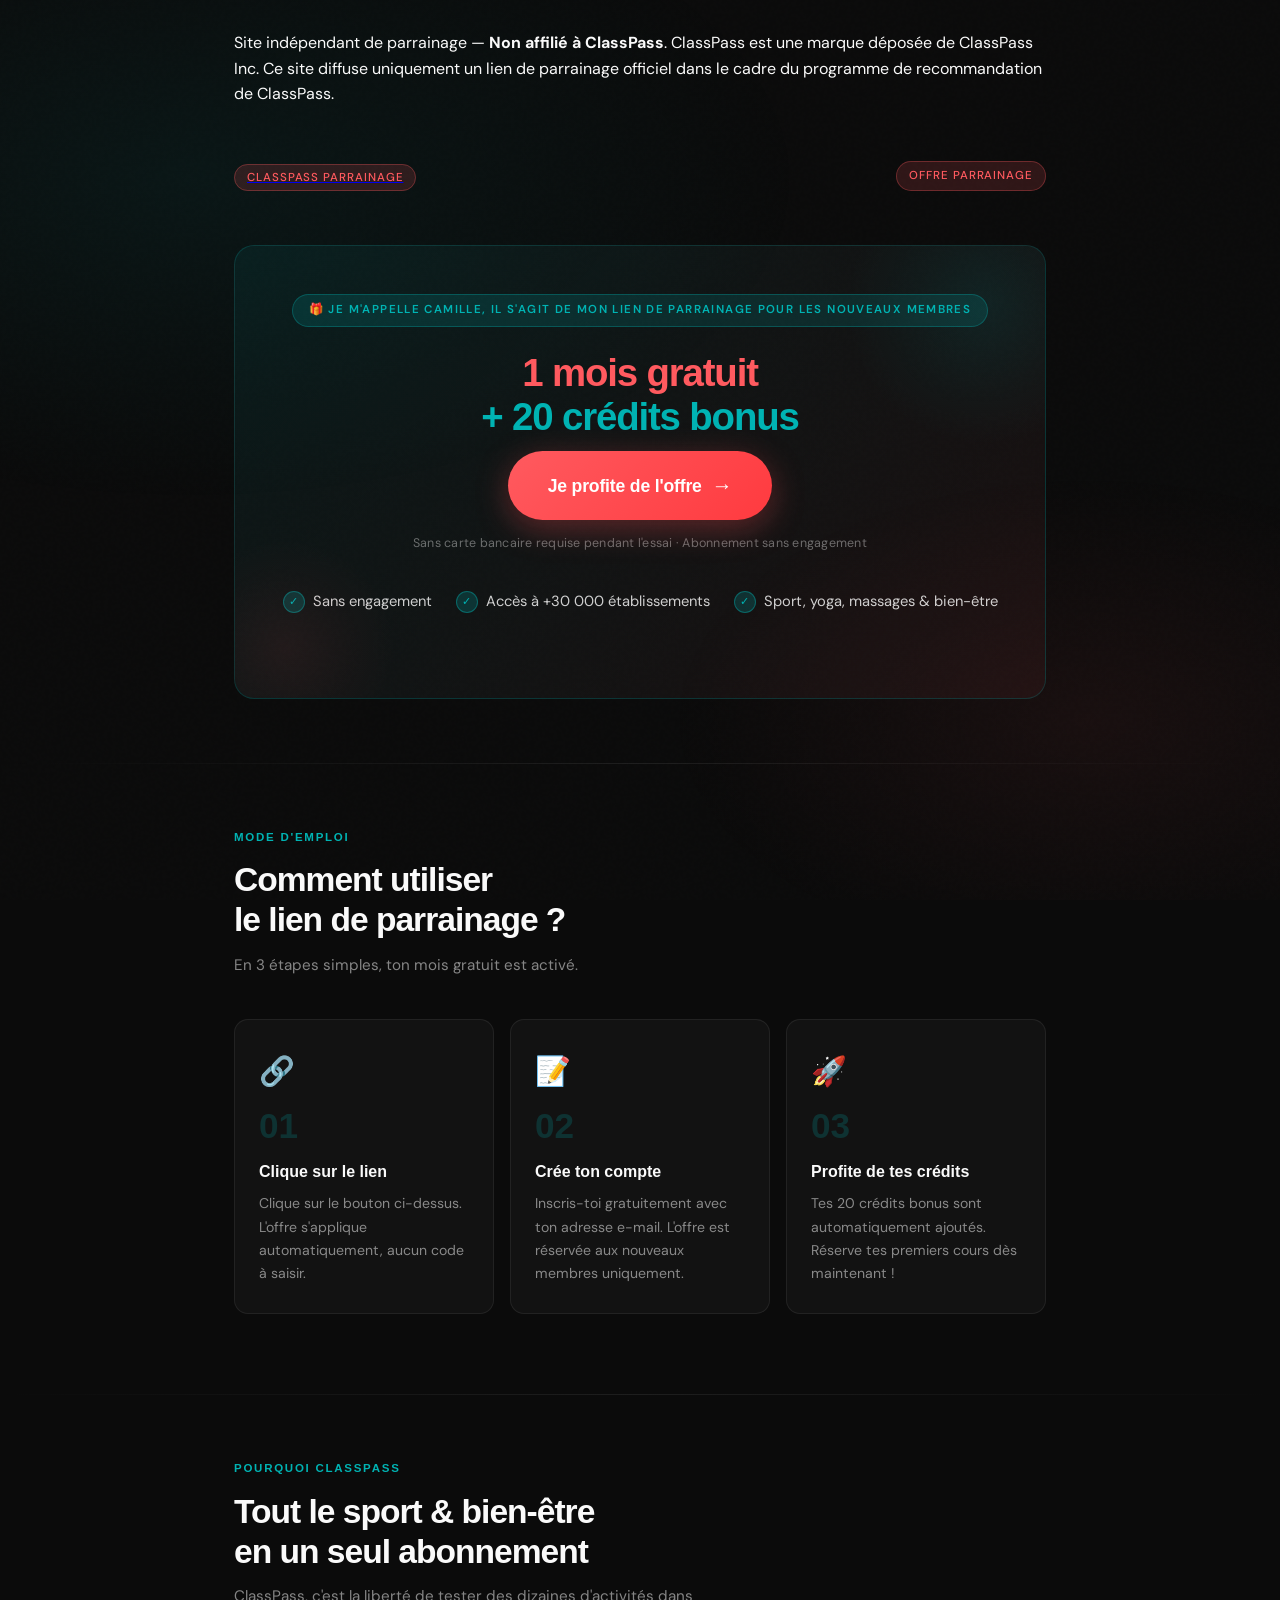
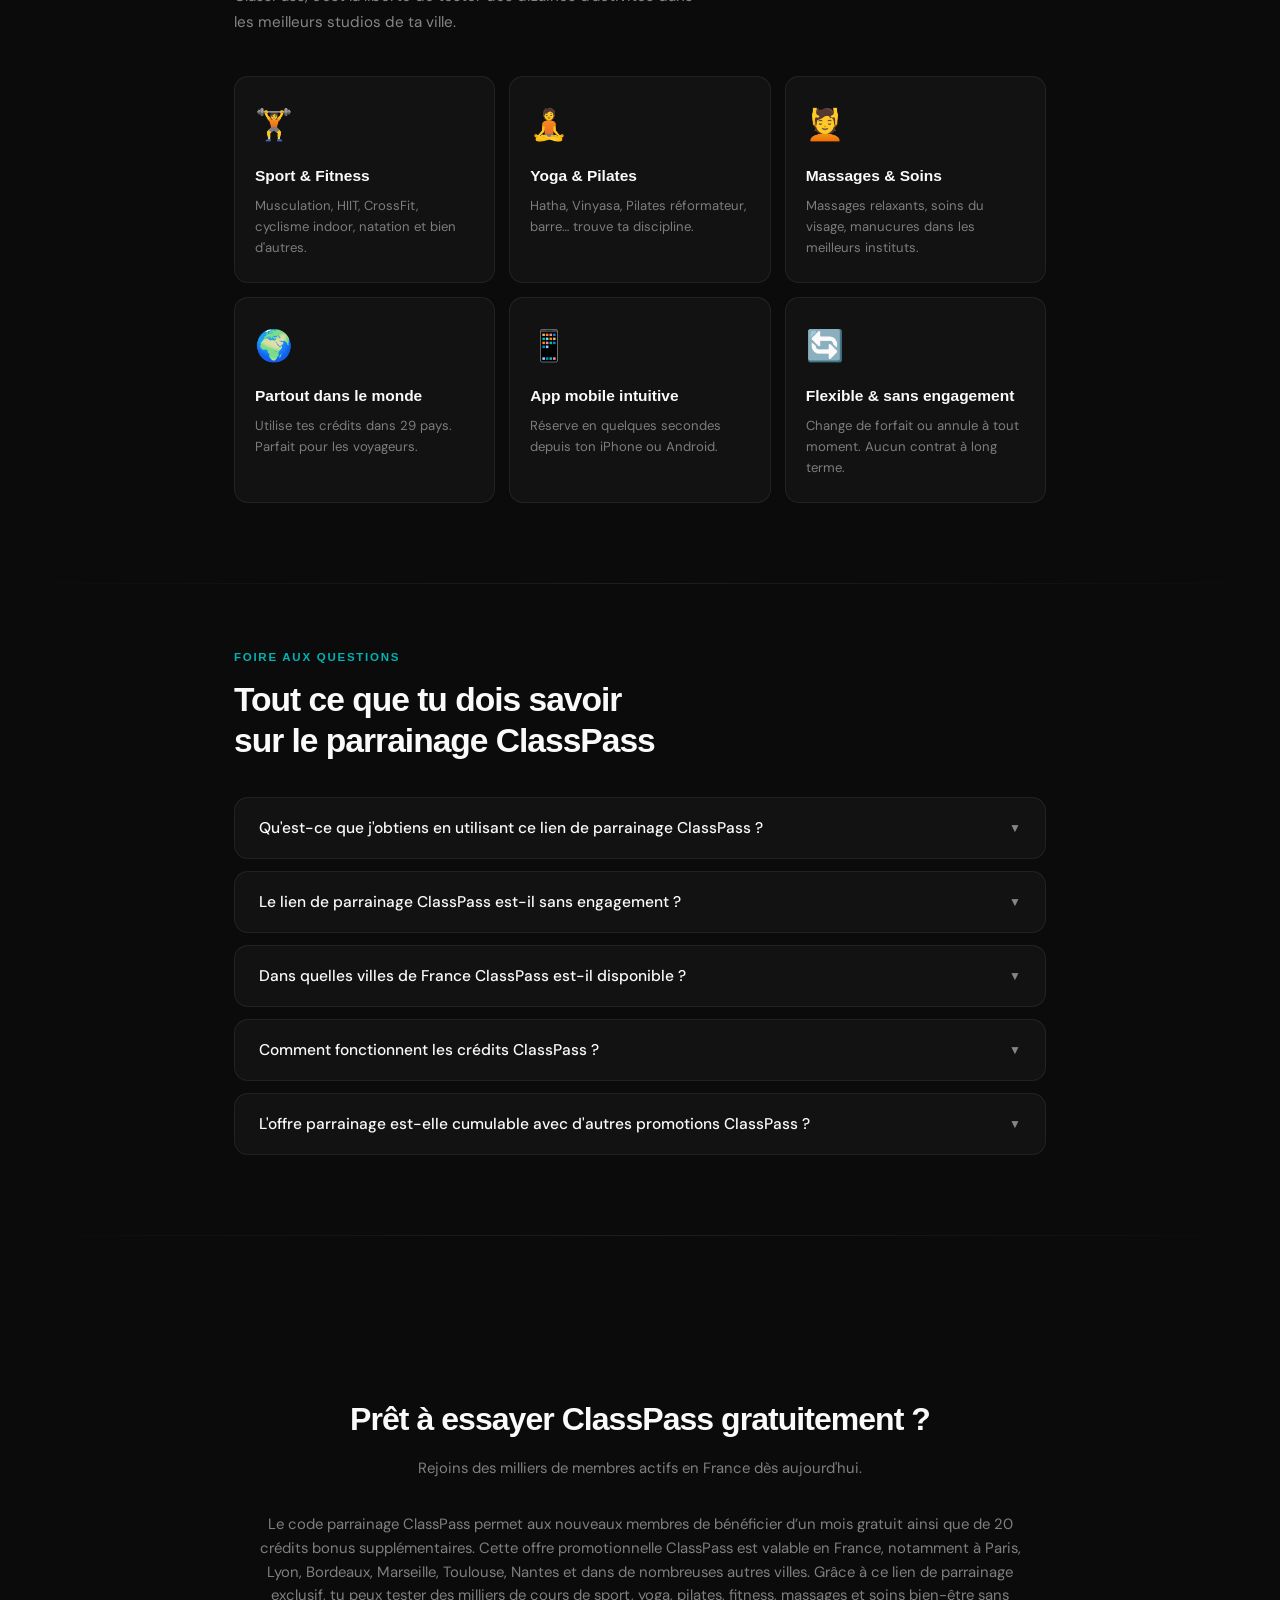
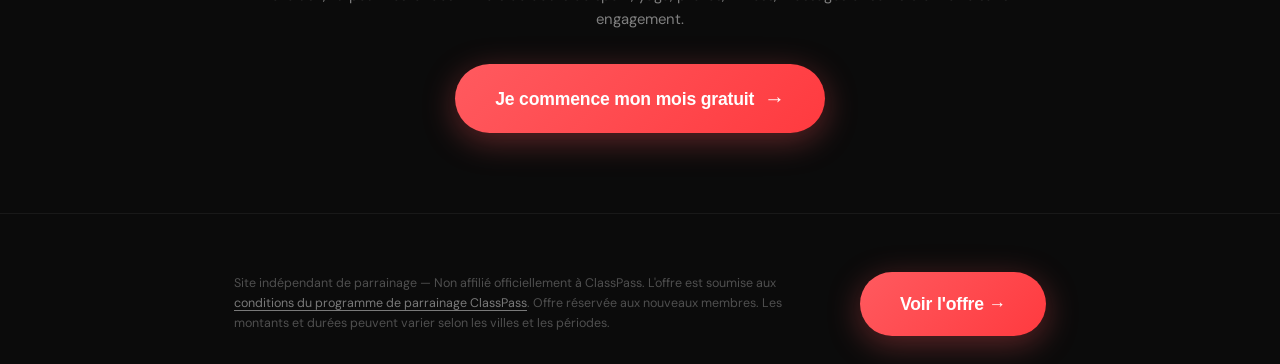
==== commit ce62a7cb: "Update index.html" ====
--- a/index.html
+++ b/index.html
@@ -142,9 +142,8 @@
       <div class="header-inner">
           <a href="https://classpass.com/refer/LR9JGRRP21" 
   onclick="goToOffer(event)" 
-  class="btn-cta" 
   rel="noreferrer noopener" 
-  target="_blank" class="logo-wrap" aria-label="ClassPass – Lien de parrainage" title="ClassPass – Lien de parrainage Code promo">
+  target="_blank"  aria-label="ClassPass – Lien de parrainage" title="ClassPass – Lien de parrainage Code promo">
         <span class="badge-parrainage">ClassPass Parrainage</span>
           </a>
         <span class="badge-parrainage">Offre Parrainage</span>
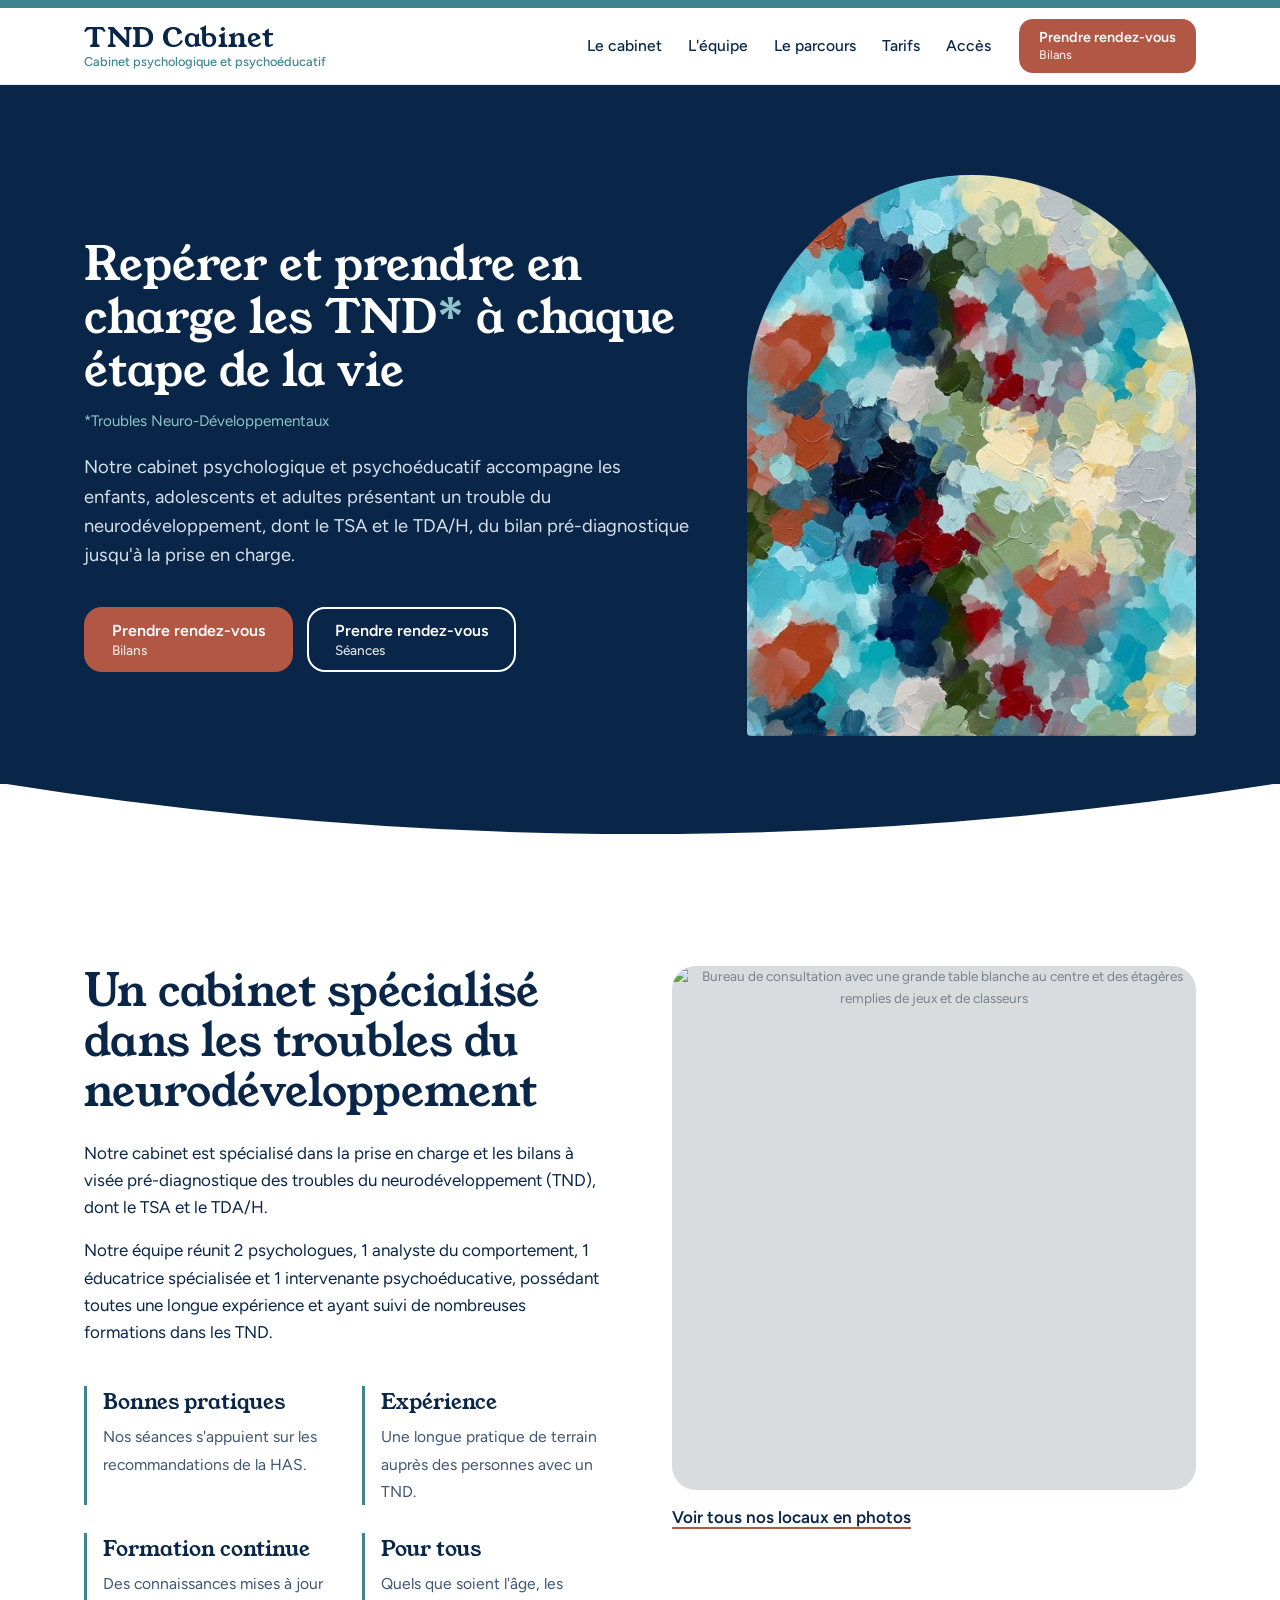
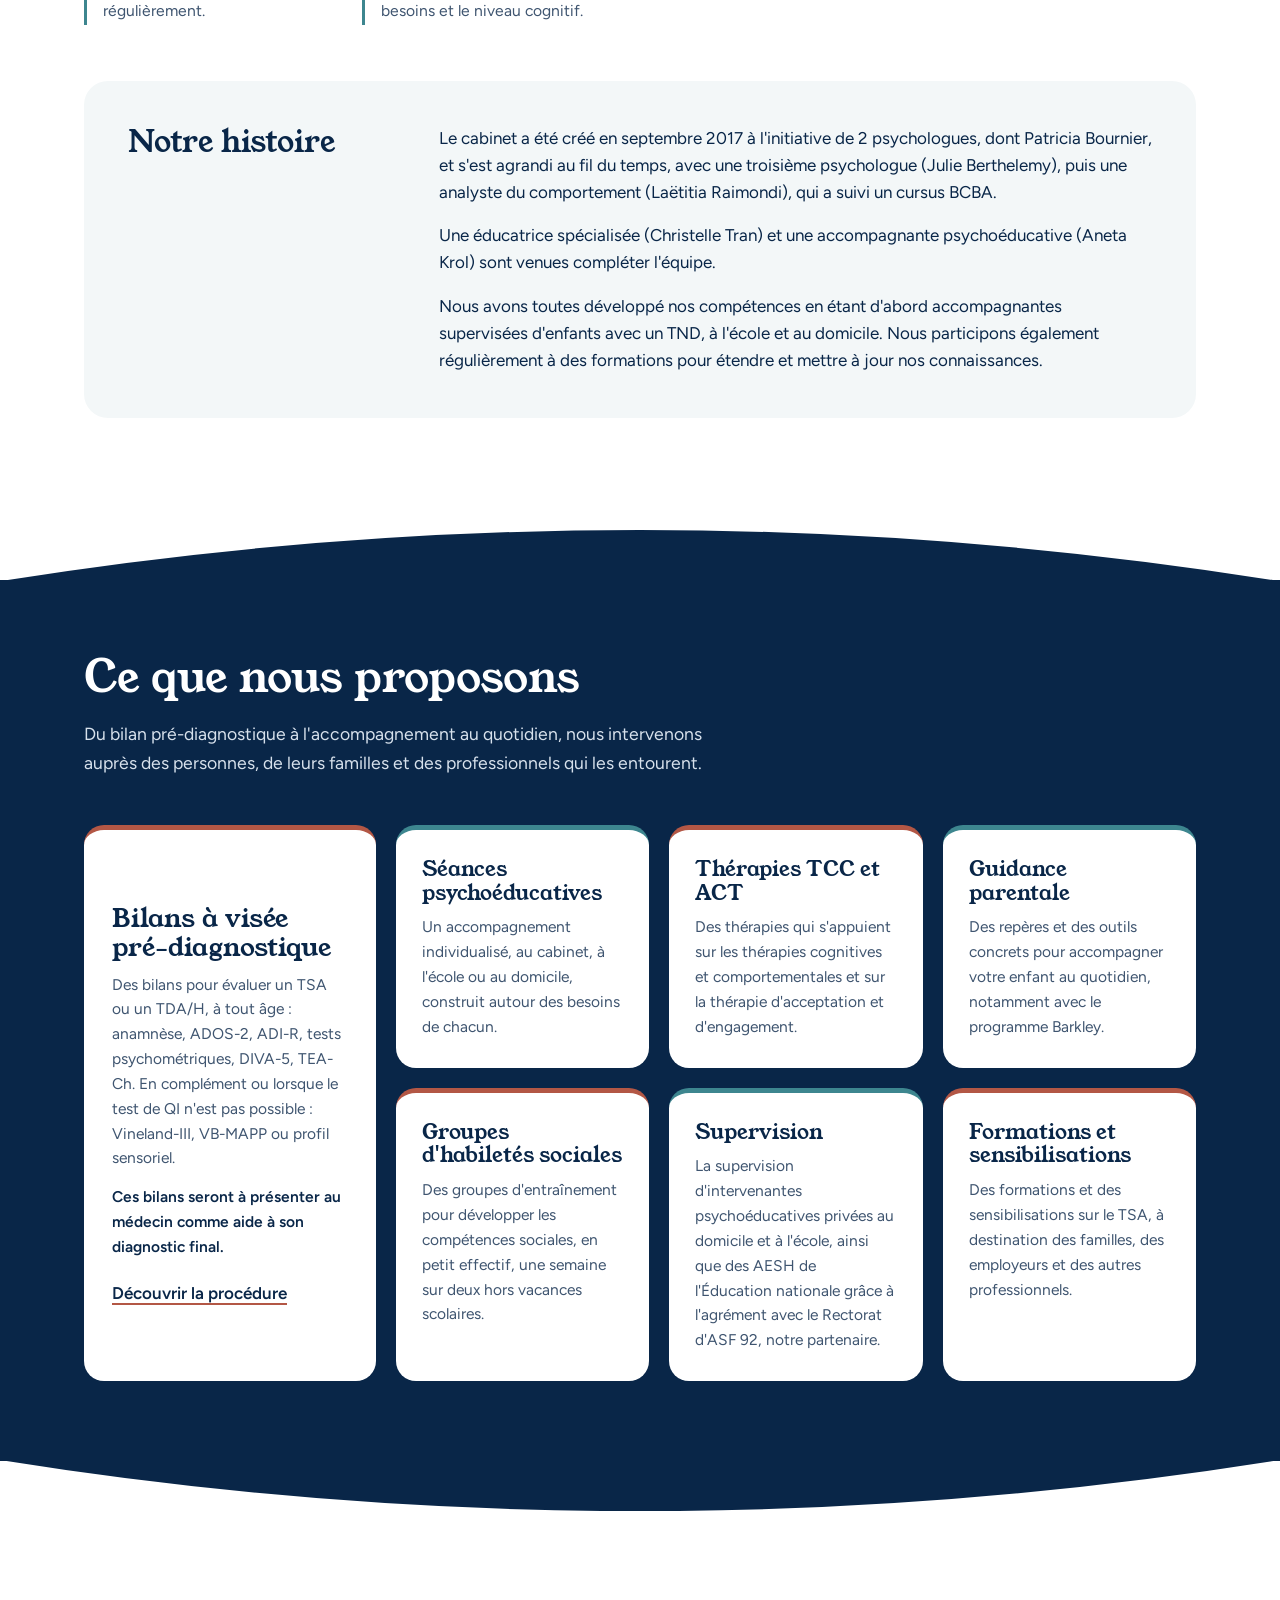
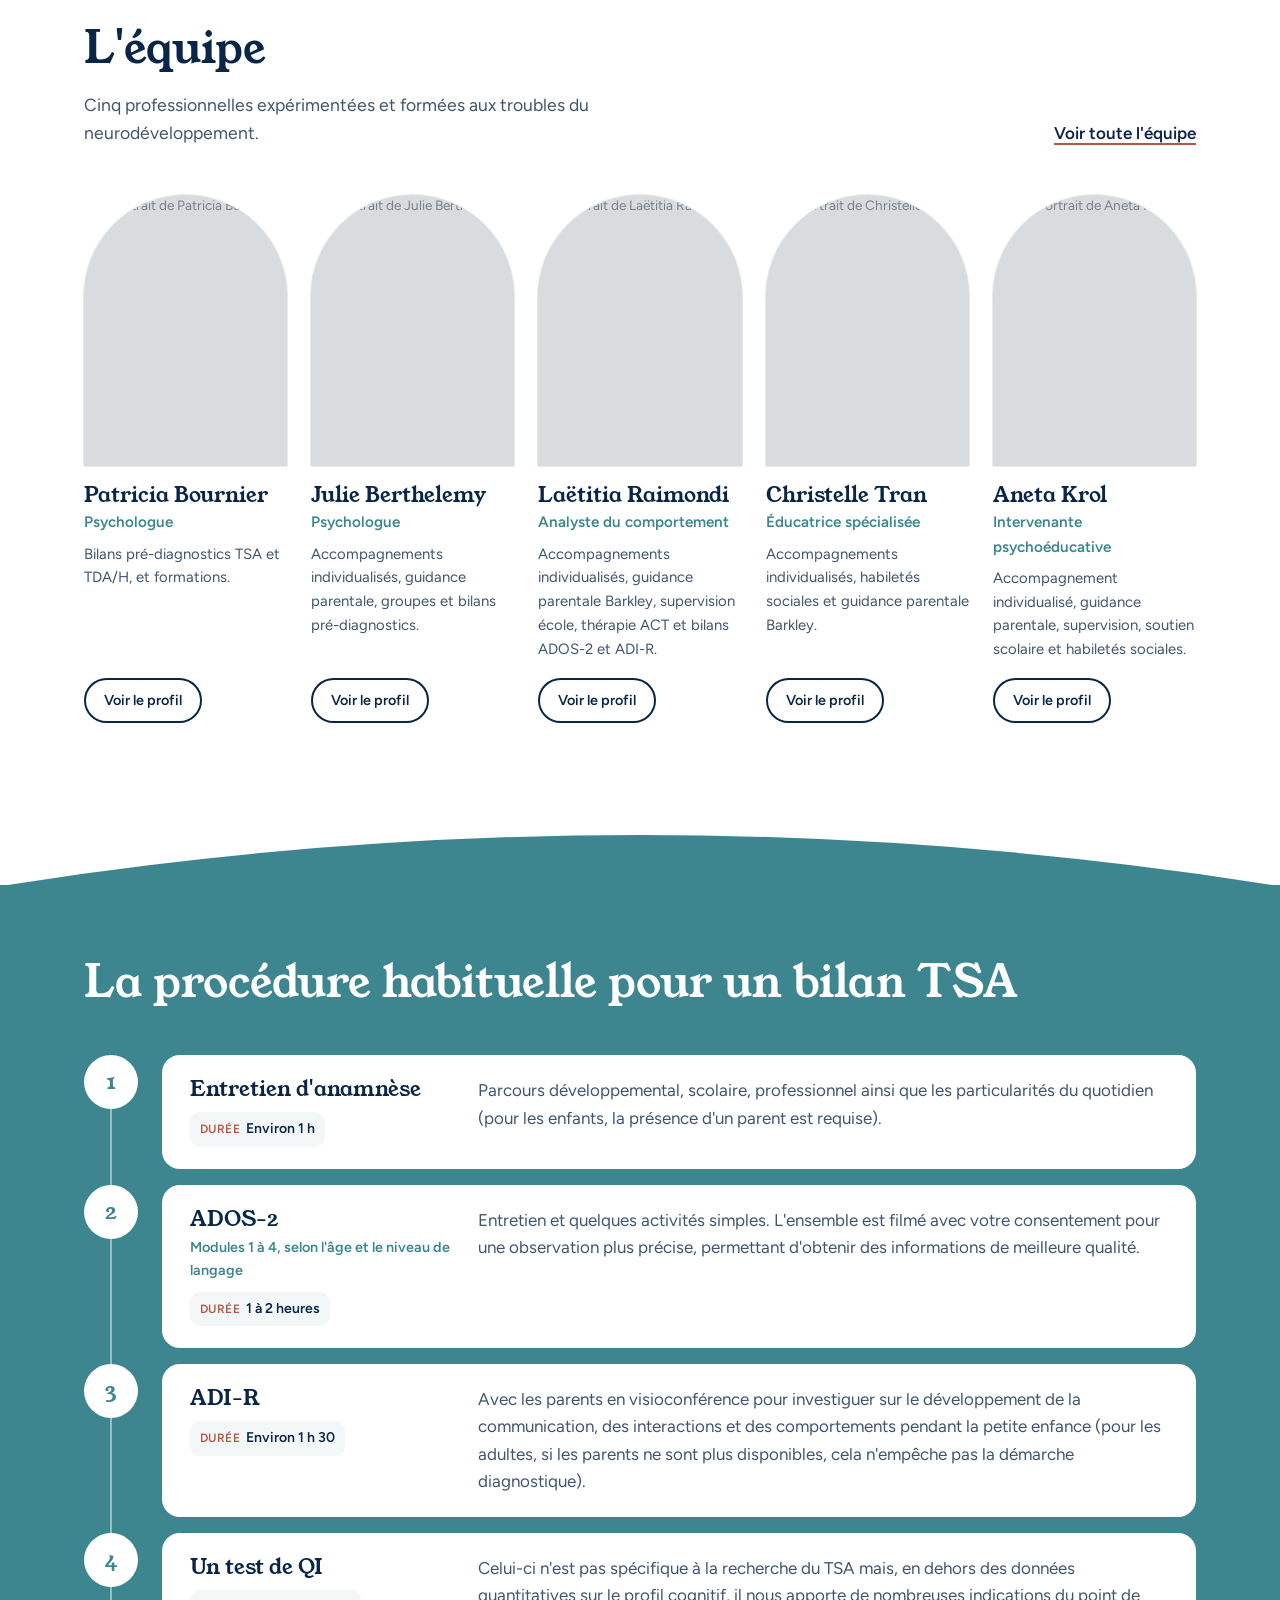
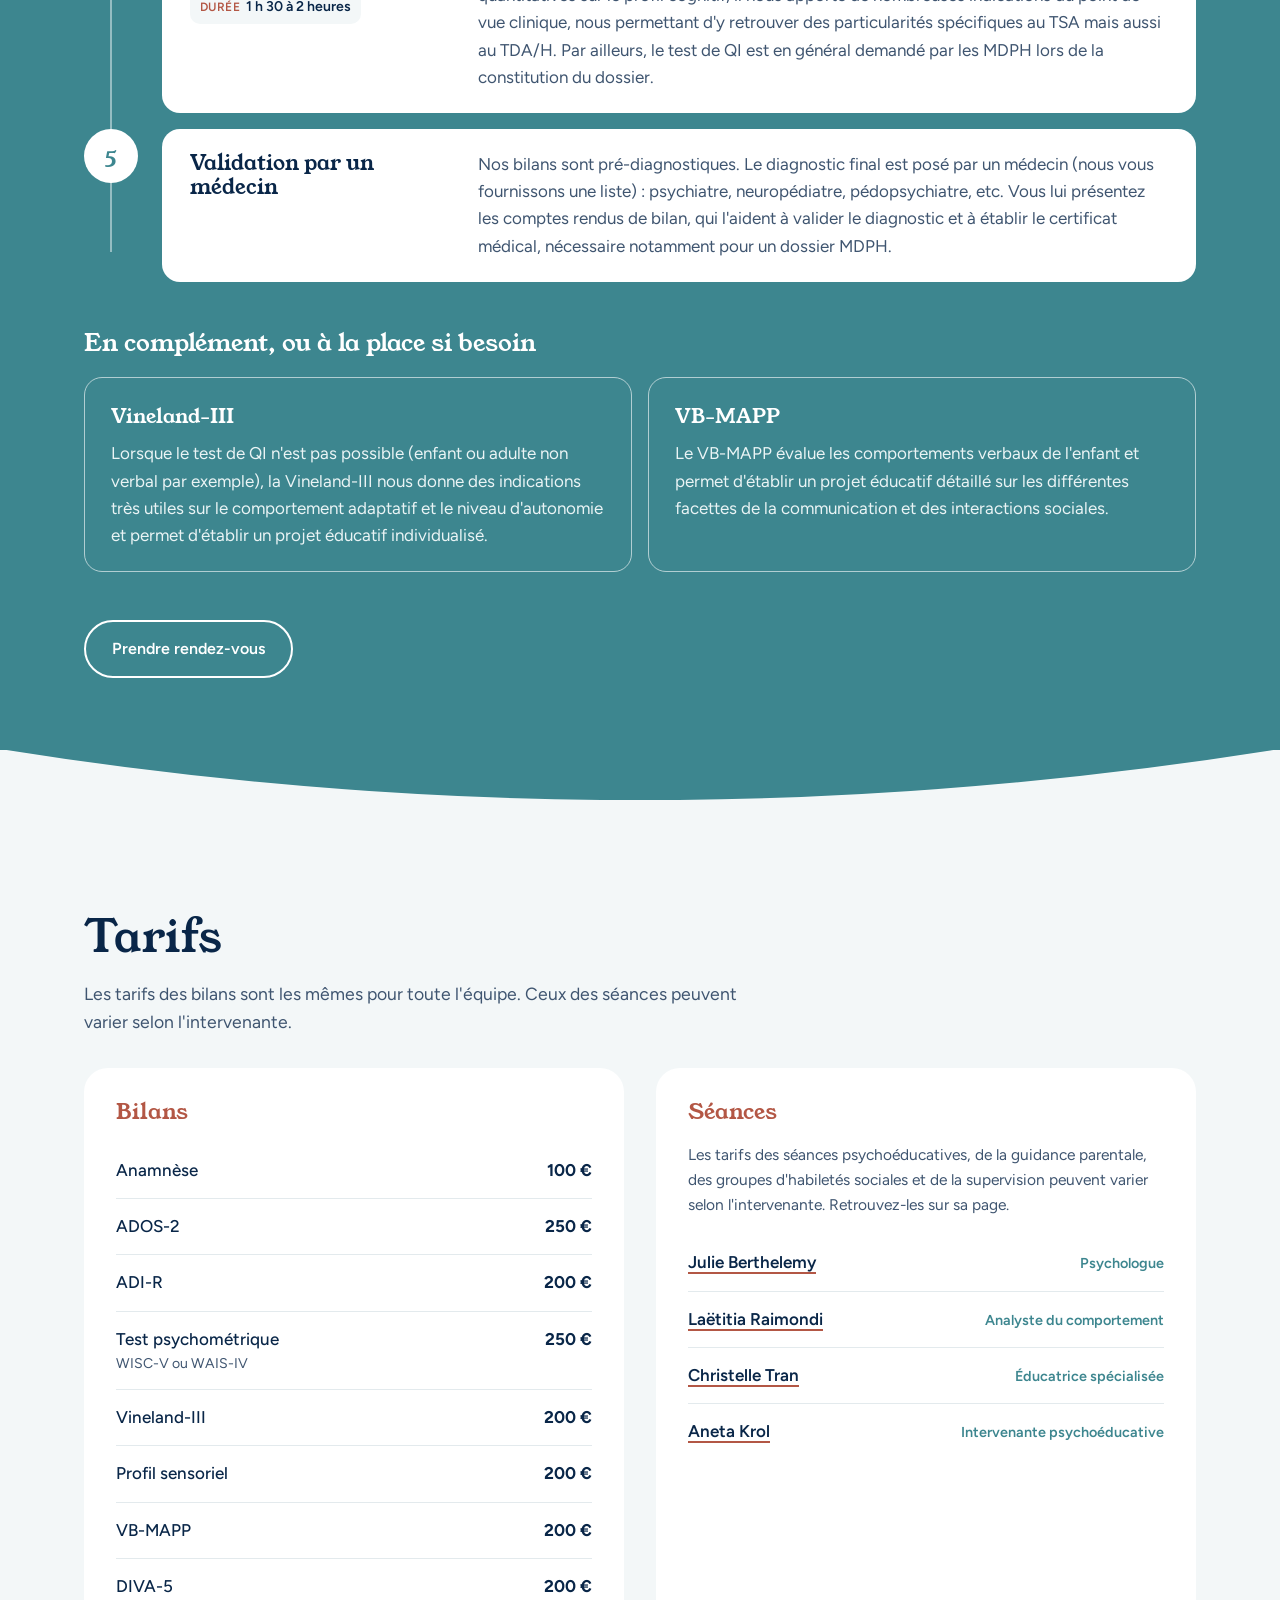
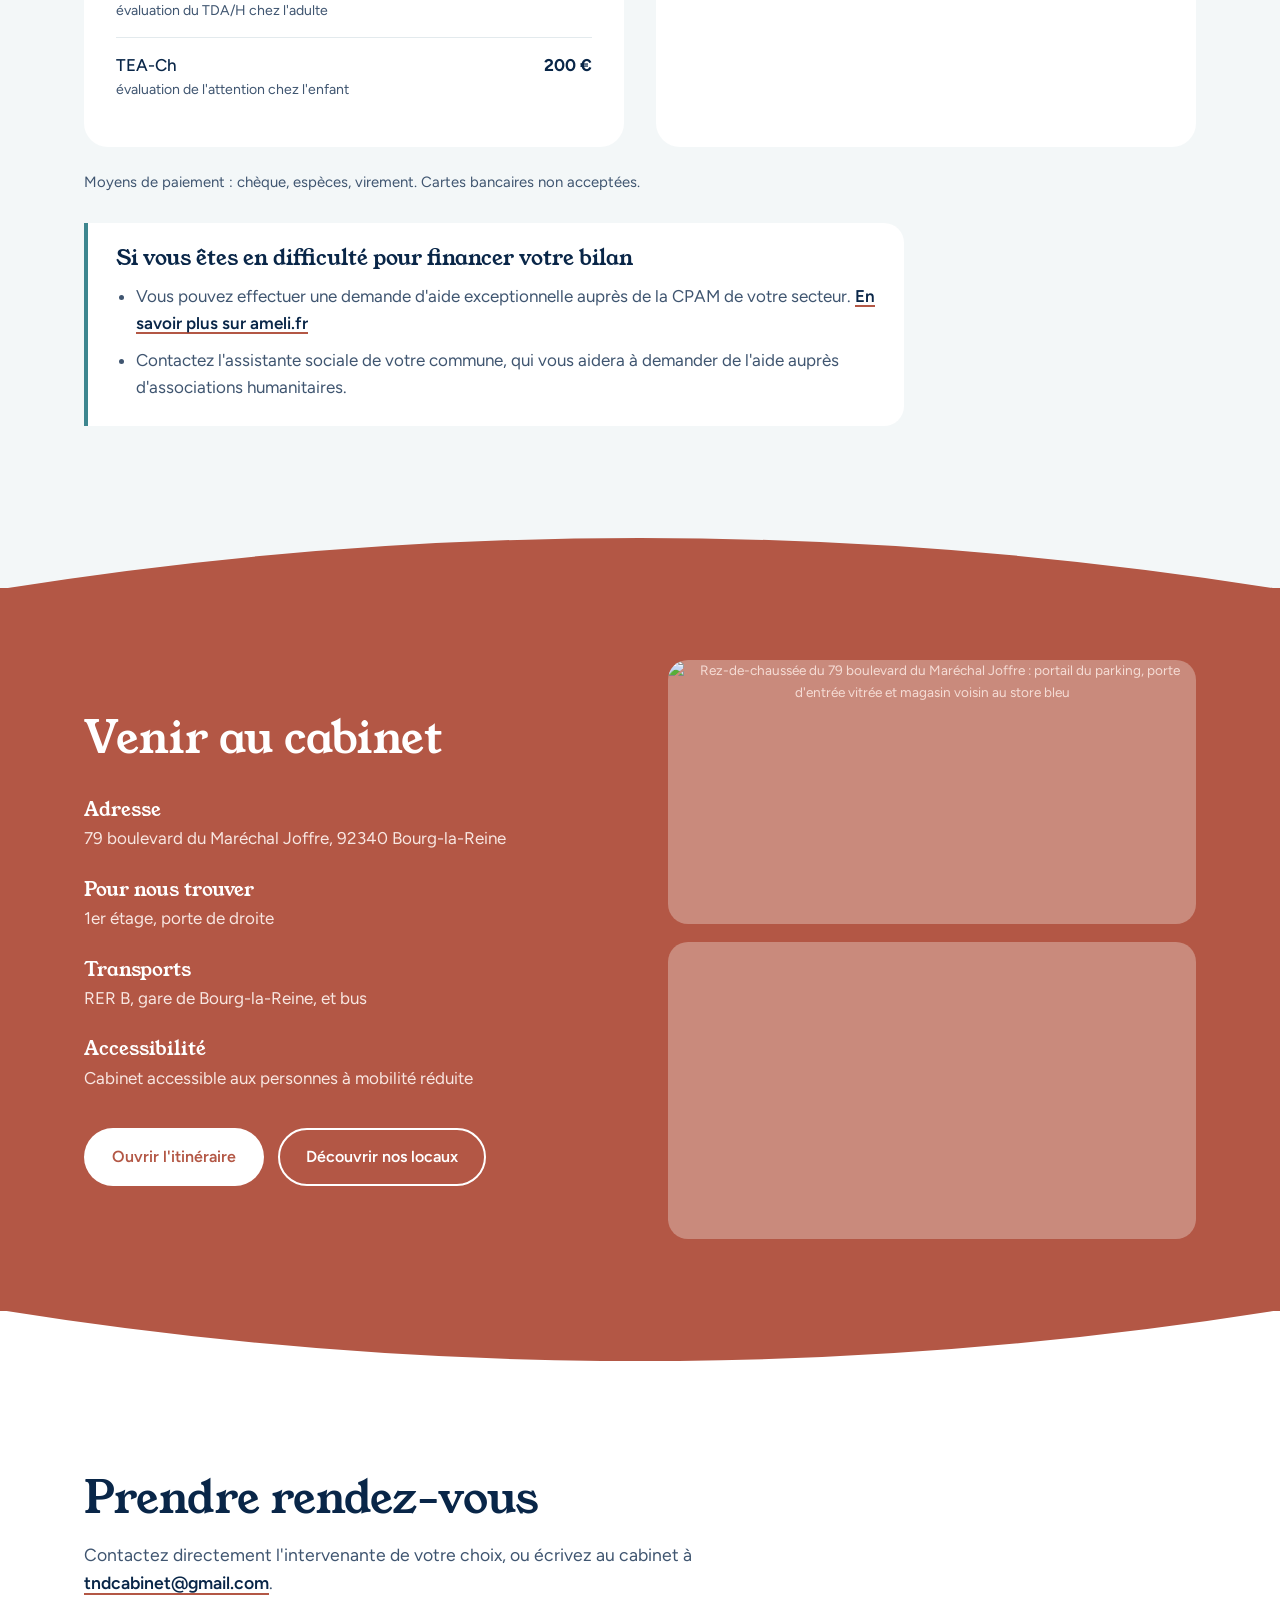
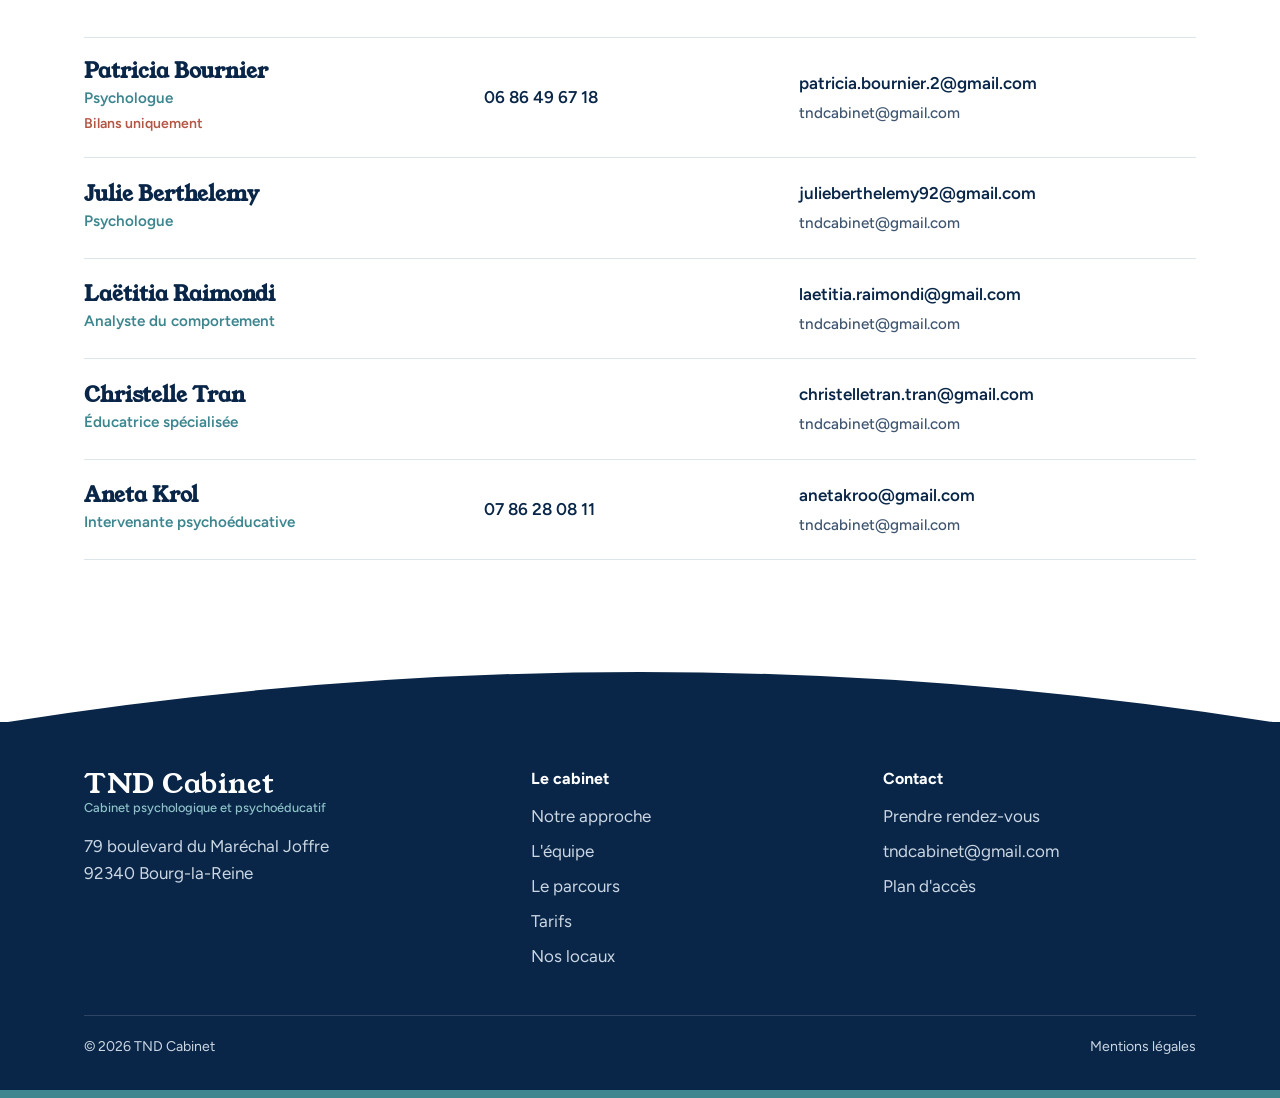
==== commit d2a5e02b: "Add files via upload" ====
--- a/index.html
+++ b/index.html
@@ -1,476 +1,441 @@
 <!DOCTYPE html>
 <html lang="fr">
 <head>
-  <meta charset="UTF-8" />
-  <meta name="viewport" content="width=device-width, initial-scale=1.0" />
-  <meta http-equiv="X-UA-Compatible" content="IE=edge" />
-
-  <!-- ═══════════════════════════════════════════
-       PRIMARY SEO META TAGS
-  ═══════════════════════════════════════════ -->
-  <title>Code Parrainage ClassPass – 1 Mois Gratuit + 20 Crédits Offerts | Lien Exclusif</title>
-  <meta name="description" content="Profite de 1 mois d'abonnement gratuit et de 20 crédits bonus sur ClassPass grâce à ce lien de parrainage exclusif. Accède à des milliers de cours de sport, yoga, pilates, massages et bien plus. Sans engagement. Inscription en 2 minutes." />
-  <meta name="keywords" content="code parrainage ClassPass, lien parrainage ClassPass, ClassPass gratuit, essai gratuit ClassPass, ClassPass promo, ClassPass offre, crédits offerts ClassPass, ClassPass parrain, ClassPass filleul, ClassPass réduction, ClassPass France, ClassPass Paris" />
-  <meta name="author" content="ClassPass Parrainage" />
-  <meta name="robots" content="index, follow, max-snippet:-1, max-image-preview:large, max-video-preview:-1" />
-  <meta name="theme-color" content="#0B0B0B" />
-
-  <!-- Canonical URL -->
-<link rel="canonical" href="https://www.classpass-parrainage.fr/" />
-
-  <!-- ═══════════════════════════════════════════
-       OPEN GRAPH (Facebook / LinkedIn)
-  ═══════════════════════════════════════════ -->
-  <meta property="og:type" content="website" />
-  <meta property="og:title" content="Code Promo Parrainage ClassPass : 1 Mois Gratuit + 20 Crédits Offerts" />
-  <meta property="og:description" content="Utilise ce lien exclusif pour bénéficier d'1 mois gratuit + 20 crédits bonus sur ClassPass. Sport, bien-être, massages – tout en un seul abonnement." />
-  <meta property="og:url" content="https://www.classpass-parrainage.fr/" />
-  <meta property="og:site_name" content="ClassPass Parrainage France" />
-  <meta property="og:locale" content="fr_FR" />
-  <meta property="og:image" content="https://classpass.com/images/og-image.jpg" />
-
-  <!-- ═══════════════════════════════════════════
-       TWITTER CARD
-  ═══════════════════════════════════════════ -->
-  <meta name="twitter:card" content="summary_large_image" />
-  <meta name="twitter:title" content="Code Promo Parrainage ClassPass : 1 Mois Gratuit + 20 Crédits Offerts" />
-  <meta name="twitter:description" content="Rejoins ClassPass via ce lien et profite d'1 mois offert + 20 crédits bonus. Cours de sport, yoga, pilates, massages..." />
-  <meta name="twitter:image" content="https://classpass.com/images/og-image.jpg" />
-
-  <!-- ═══════════════════════════════════════════
-       STRUCTURED DATA (Schema.org)
-  ═══════════════════════════════════════════ -->
-  <script type="application/ld+json">
- {
-  "@context": "https://schema.org",
-  "@graph": [
-    {
-      "@type": "WebPage",
-      "name": "Code Parrainage ClassPass – 1 Mois Gratuit + 20 Crédits Offerts",
-      "description": "Profite d'1 mois gratuit + 20 crédits offerts sur ClassPass avec ce lien de parrainage exclusif.",
-      "url": "https://www.classpass-parrainage.fr/",
-      "inLanguage": "fr-FR",
-      "offers": {
-        "@type": "Offer",
-        "name": "1 mois gratuit ClassPass + 20 crédits bonus",
-        "priceCurrency": "EUR",
-        "price": "0",
-        "availability": "https://schema.org/InStock",
-        "url": "https://classpass.com/refer/LR9JGRRP21"
-      }
-    },
-    {
-      "@type": "Organization",
-      "name": "ClassPass Parrainage France",
-      "url": "https://www.classpass-parrainage.fr/"
-    },
-    {
-      "@type": "FAQPage",
-      "mainEntity": [
-        {
-          "@type": "Question",
-          "name": "Qu'est-ce que j'obtiens en utilisant ce lien de parrainage ClassPass ?",
-          "acceptedAnswer": {
-            "@type": "Answer",
-            "text": "En passant par ce lien de parrainage, tu bénéficies d'1 mois d'abonnement gratuit et de 20 crédits bonus."
-          }
-        },
-        {
-          "@type": "Question",
-          "name": "Le lien de parrainage ClassPass est-il sans engagement ?",
-          "acceptedAnswer": {
-            "@type": "Answer",
-            "text": "Oui, tu peux annuler ton abonnement à tout moment, même pendant la période d'essai gratuit."
-          }
-        }
-      ]
-    }
-  ]
-}
-
-  </script>
-
-<link rel="preload" href="style.css" as="style" onload="this.onload=null;this.rel='stylesheet'">
-<noscript><link rel="stylesheet" href="style.css"></noscript>
-
-  
-
-
-  <!-- ═══════════════════════════════════════════
-       FONTS
-  ═══════════════════════════════════════════ -->
-  <link rel="preconnect" href="https://fonts.googleapis.com" />
-  <link rel="preconnect" href="https://fonts.gstatic.com" crossorigin />
-  <link href="https://fonts.googleapis.com/css2?family=Syne:wght@400;600;700;800&family=DM+Sans:ital,wght@0,300;0,400;0,500;1,300&display=swap" rel="stylesheet" />
-
-  <!-- ═══════════════════════════════════════════
-       STYLESHEET
-  ═══════════════════════════════════════════ -->
-  <link rel="alternate" hreflang="fr-FR" href="https://www.classpass-parrainage.fr/" />
-<link rel="alternate" hreflang="x-default" href="https://www.classpass-parrainage.fr/" />
-<meta name="geo.region" content="FR" />
-<meta name="geo.placename" content="France" />
-<meta name="language" content="French" />
-
-<!-- Favicon sport -->
-<link rel="icon" href="data:image/svg+xml,<svg xmlns='http://www.w3.org/2000/svg' viewBox='0 0 100 100'><text y='.9em' font-size='90'>🏃</text></svg>" />
-<link rel="shortcut icon" href="data:image/svg+xml,<svg xmlns='http://www.w3.org/2000/svg' viewBox='0 0 100 100'><text y='.9em' font-size='90'>🏃</text></svg>" />
-<link rel="apple-touch-icon" href="data:image/svg+xml,<svg xmlns='http://www.w3.org/2000/svg' viewBox='0 0 100 100'><text y='.9em' font-size='90'>🏃</text></svg>" />
-
-<!-- Rich Snippet FAQ pour ClassPass Parrainage -->
-
-
-
-  
+<meta charset="UTF-8">
+<meta name="viewport" content="width=device-width, initial-scale=1, viewport-fit=cover">
+<title>TND Cabinet | Cabinet psychologique et psychoéducatif à Bourg-la-Reine</title>
+<meta name="description" content="Cabinet psychologique et psychoéducatif à Bourg-la-Reine, spécialisé dans les bilans à visée pré-diagnostique et la prise en charge des troubles du neurodéveloppement, dont le TSA et le TDA/H.">
+<link rel="preconnect" href="https://fonts.googleapis.com">
+<link rel="preconnect" href="https://fonts.gstatic.com" crossorigin>
+<link href="https://fonts.googleapis.com/css2?family=Young+Serif&family=Figtree:wght@400;500;600;700&display=swap" rel="stylesheet">
+<link rel="icon" href="favicon.svg" type="image/svg+xml">
+<link rel="icon" href="favicon-32.png" type="image/png" sizes="32x32">
+<link rel="apple-touch-icon" href="apple-touch-icon.png">
+<meta name="theme-color" content="#092648">
+<link rel="stylesheet" href="style.css">
 </head>
-
 <body>
-<!-- ═══════════════ BANDEAU NON-AFFILIÉ ═══════════════ -->
-<div class="disclaimer-banner" role="note" aria-label="Information importante">
-  <div class="container">
-    <p>Site indépendant de parrainage — <strong>Non affilié à ClassPass</strong>. ClassPass est une marque déposée de ClassPass Inc. Ce site diffuse uniquement un lien de parrainage officiel dans le cadre du programme de recommandation de ClassPass.</p>
+
+<header class="entete">
+  <div class="motif-bande" aria-hidden="true"></div>
+  <div class="conteneur">
+    <a href="#haut" class="logo" aria-label="TND Cabinet, accueil">
+      <strong>TND Cabinet</strong>
+      <span>Cabinet psychologique et psychoéducatif</span>
+    </a>
+    <button class="burger" aria-label="Ouvrir le menu" aria-expanded="false" aria-controls="menu">
+      <span></span><span></span><span></span>
+    </button>
+    <nav class="nav" id="menu" aria-label="Navigation principale">
+      <ul>
+        <li><a href="#cabinet">Le cabinet</a></li>
+        <li><a href="#equipe">L'équipe</a></li>
+        <li><a href="#parcours">Le parcours</a></li>
+        <li><a href="#tarifs">Tarifs</a></li>
+        <li><a href="#acces">Accès</a></li>
+      </ul>
+      <div class="nav-rdv">
+        <a href="https://perfactive.fr/patricia-bournier/info" class="btn btn-principal btn-rdv" target="_blank" rel="noopener">Prendre rendez-vous<span>Bilans</span></a>
+      </div>
+    </nav>
   </div>
+</header>
+
+<main id="haut">
+
+  <!-- HERO -->
+  <section class="bande hero" aria-labelledby="titre-hero">
+    <div class="conteneur">
+      <div>
+        <h1 id="titre-hero">Repérer et prendre en charge les TND<span class="asterisque" aria-hidden="true">*</span> à chaque étape de la vie</h1>
+        <p class="renvoi"><span aria-hidden="true">*</span>Troubles Neuro-Développementaux</p>
+        <p>Notre cabinet psychologique et psychoéducatif accompagne les enfants, adolescents et adultes présentant un trouble du neurodéveloppement, dont le TSA et le TDA/H, du bilan pré-diagnostique jusqu'à la prise en charge.</p>
+        <div class="actions">
+          <a href="https://perfactive.fr/patricia-bournier/info" class="btn btn-principal btn-rdv" target="_blank" rel="noopener">Prendre rendez-vous<span>Bilans</span></a>
+          <a href="#tarifs" class="btn btn-contour btn-rdv">Prendre rendez-vous<span>Séances</span></a>
+        </div>
+      </div>
+      <img class="img arche hero-motif" src="[data-uri]" alt="" width="800" height="800">
+    </div>
+  </section>
+  <svg class="courbe courbe-bas hero-couleur" viewBox="0 0 1440 56" preserveAspectRatio="none" aria-hidden="true"><path d="M0 0 Q720 112 1440 0 Z"/></svg>
+
+  <!-- LE CABINET -->
+  <section class="section intro-section" id="cabinet" aria-labelledby="titre-cabinet">
+    <div class="conteneur cabinet">
+      <div class="texte">
+        <h2 id="titre-cabinet">Un cabinet spécialisé dans les troubles du neurodéveloppement</h2>
+        <p>Notre cabinet est spécialisé dans la prise en charge et les bilans à visée pré-diagnostique des troubles du neurodéveloppement (TND), dont le TSA et le TDA/H.</p>
+        <p>Notre équipe réunit 2 psychologues, 1 analyste du comportement, 1 éducatrice spécialisée et 1 intervenante psychoéducative, possédant toutes une longue expérience et ayant suivi de nombreuses formations dans les TND.</p>
+        <ul class="valeurs">
+          <li><strong>Bonnes pratiques</strong><span>Nos séances s'appuient sur les recommandations de la HAS.</span></li>
+          <li><strong>Expérience</strong><span>Une longue pratique de terrain auprès des personnes avec un TND.</span></li>
+          <li><strong>Formation continue</strong><span>Des connaissances mises à jour régulièrement.</span></li>
+          <li><strong>Pour tous</strong><span>Quels que soient l'âge, les besoins et le niveau cognitif.</span></li>
+        </ul>
+      </div>
+      <figure class="cabinet-figure">
+        <img class="img photo-cabinet" src="images/bureau-2.jpg" alt="Bureau de consultation avec une grande table blanche au centre et des étagères remplies de jeux et de classeurs" width="1002" height="1200" loading="lazy">
+        <figcaption><a href="nos-locaux.html" class="lien">Voir tous nos locaux en photos</a></figcaption>
+      </figure>
+    </div>
+    <div class="conteneur">
+      <div class="histoire-bloc">
+        <h3>Notre histoire</h3>
+        <div>
+          <p>Le cabinet a été créé en septembre 2017 à l'initiative de 2 psychologues, dont Patricia Bournier, et s'est agrandi au fil du temps, avec une troisième psychologue (Julie Berthelemy), puis une analyste du comportement (Laëtitia Raimondi), qui a suivi un cursus BCBA.</p>
+          <div class="texte-repliable" id="histoire-cabinet">
+            <p>Une éducatrice spécialisée (Christelle Tran) et une accompagnante psychoéducative (Aneta Krol) sont venues compléter l'équipe.</p>
+            <p>Nous avons toutes développé nos compétences en étant d'abord accompagnantes supervisées d'enfants avec un TND, à l'école et au domicile. Nous participons également régulièrement à des formations pour étendre et mettre à jour nos connaissances.</p>
+          </div>
+          <button type="button" class="lire-plus" aria-expanded="true" aria-controls="histoire-cabinet" hidden>Réduire</button>
+        </div>
+      </div>
+    </div>
+  </section>
+
+  <!-- CE QUE NOUS PROPOSONS -->
+  <svg class="courbe courbe-haut propose-couleur" viewBox="0 0 1440 56" preserveAspectRatio="none" aria-hidden="true"><path d="M0 56 Q720 -56 1440 56 Z"/></svg>
+  <section class="bande propose" id="propose" aria-labelledby="titre-propose">
+    <div class="conteneur">
+      <h2 id="titre-propose">Ce que nous proposons</h2>
+      <p class="chapeau">Du bilan pré-diagnostique à l'accompagnement au quotidien, nous intervenons auprès des personnes, de leurs familles et des professionnels qui les entourent.</p>
+      <ul class="services">
+        <li class="service service-vedette">
+          <h3>Bilans à visée <span class="insecable">pré-diagnostique</span></h3>
+          <p>Des bilans pour évaluer un TSA ou un TDA/H, à tout âge : anamnèse, ADOS-2, ADI-R, tests psychométriques, DIVA-5, TEA-Ch. En complément ou lorsque le test de QI n'est pas possible : Vineland-III, VB-MAPP ou profil sensoriel.</p>
+          <p class="note-medecin">Ces bilans seront à présenter au médecin comme aide à son diagnostic final.</p>
+          <a href="#parcours" class="lien">Découvrir la procédure</a>
+        </li>
+        <li class="service">
+          <h3>Séances psychoéducatives</h3>
+          <p>Un accompagnement individualisé, au cabinet, à l'école ou au domicile, construit autour des besoins de chacun.</p>
+        </li>
+        <li class="service">
+          <h3>Thérapies TCC et ACT</h3>
+          <p>Des thérapies qui s'appuient sur les thérapies cognitives et comportementales et sur la thérapie d'acceptation et d'engagement.</p>
+        </li>
+        <li class="service">
+          <h3>Guidance parentale</h3>
+          <p>Des repères et des outils concrets pour accompagner votre enfant au quotidien, notamment avec le programme Barkley.</p>
+        </li>
+        <li class="service">
+          <h3>Groupes d'habiletés sociales</h3>
+          <p>Des groupes d'entraînement pour développer les compétences sociales, en petit effectif, une semaine sur deux hors vacances scolaires.</p>
+        </li>
+        <li class="service">
+          <h3>Supervision</h3>
+          <p>La supervision d'intervenantes psychoéducatives privées au domicile et à l'école, ainsi que des AESH de l'Éducation nationale grâce à l'agrément avec le Rectorat d'ASF 92, notre partenaire.</p>
+        </li>
+        <li class="service">
+          <h3>Formations et sensibilisations</h3>
+          <p>Des formations et des sensibilisations sur le TSA, à destination des familles, des employeurs et des autres professionnels.</p>
+        </li>
+      </ul>
+    </div>
+  </section>
+  <svg class="courbe courbe-bas propose-couleur" viewBox="0 0 1440 56" preserveAspectRatio="none" aria-hidden="true"><path d="M0 0 Q720 112 1440 0 Z"/></svg>
+
+  <!-- ÉQUIPE -->
+  <section class="section" id="equipe" aria-labelledby="titre-equipe">
+    <div class="conteneur">
+      <div class="equipe-tete">
+        <div>
+          <h2 id="titre-equipe">L'équipe</h2>
+          <p class="chapeau">Cinq professionnelles expérimentées et formées aux troubles du neurodéveloppement.</p>
+        </div>
+        <a href="equipe.html" class="lien">Voir toute l'équipe</a>
+      </div>
+      <ul class="equipe">
+        <li class="membre">
+          <a href="patricia-bournier.html" class="membre-lien">
+            <img class="img arche " src="images/patricia.jpg" alt="Portrait de Patricia Bournier" loading="lazy" width="720" height="960">
+            <h3>Patricia Bournier</h3>
+          </a>
+          <p class="role">Psychologue</p>
+          <p class="desc">Bilans pré-diagnostics TSA et TDA/H, et formations.</p>
+          <a href="patricia-bournier.html" class="btn btn-mini" aria-label="Voir le profil de Patricia Bournier">Voir le profil</a>
+        </li>
+        <li class="membre">
+          <a href="julie-berthelemy.html" class="membre-lien">
+            <img class="img arche " src="images/julie.jpg" alt="Portrait de Julie Berthelemy" loading="lazy" width="720" height="960">
+            <h3>Julie Berthelemy</h3>
+          </a>
+          <p class="role">Psychologue</p>
+          <p class="desc">Accompagnements individualisés, guidance parentale, groupes et bilans pré-diagnostics.</p>
+          <a href="julie-berthelemy.html" class="btn btn-mini" aria-label="Voir le profil de Julie Berthelemy">Voir le profil</a>
+        </li>
+        <li class="membre">
+          <a href="laetitia-raimondi.html" class="membre-lien">
+            <img class="img arche " src="images/laetitia.jpg" alt="Portrait de Laëtitia Raimondi" loading="lazy" width="720" height="960">
+            <h3>Laëtitia Raimondi</h3>
+          </a>
+          <p class="role">Analyste du comportement</p>
+          <p class="desc">Accompagnements individualisés, guidance parentale Barkley, supervision école, thérapie ACT et bilans ADOS-2 et ADI-R.</p>
+          <a href="laetitia-raimondi.html" class="btn btn-mini" aria-label="Voir le profil de Laëtitia Raimondi">Voir le profil</a>
+        </li>
+        <li class="membre">
+          <a href="christelle-tran.html" class="membre-lien">
+            <img class="img arche " src="images/christelle.jpg" alt="Portrait de Christelle Tran" loading="lazy" width="720" height="960">
+            <h3>Christelle Tran</h3>
+          </a>
+          <p class="role">Éducatrice spécialisée</p>
+          <p class="desc">Accompagnements individualisés, habiletés sociales et guidance parentale Barkley.</p>
+          <a href="christelle-tran.html" class="btn btn-mini" aria-label="Voir le profil de Christelle Tran">Voir le profil</a>
+        </li>
+        <li class="membre">
+          <a href="aneta-krol.html" class="membre-lien">
+            <img class="img arche " src="images/aneta.jpg" alt="Portrait de Aneta Krol" loading="lazy" width="720" height="960">
+            <h3>Aneta Krol</h3>
+          </a>
+          <p class="role">Intervenante psychoéducative</p>
+          <p class="desc">Accompagnement individualisé, guidance parentale, supervision, soutien scolaire et habiletés sociales.</p>
+          <a href="aneta-krol.html" class="btn btn-mini" aria-label="Voir le profil de Aneta Krol">Voir le profil</a>
+        </li>
+      </ul>
+    </div>
+  </section>
+
+  <!-- PARCOURS -->
+  <svg class="courbe courbe-haut parcours-couleur" viewBox="0 0 1440 56" preserveAspectRatio="none" aria-hidden="true"><path d="M0 56 Q720 -56 1440 56 Z"/></svg>
+  <section class="bande parcours" id="parcours" aria-labelledby="titre-parcours">
+    <div class="conteneur">
+      <h2 id="titre-parcours">La procédure habituelle pour un bilan TSA</h2>
+      <ol class="procedure">
+        <li class="pas">
+          <div class="num" aria-hidden="true">1</div>
+          <div class="pas-carte">
+            <div class="pas-titre">
+              <h3>Entretien d'anamnèse</h3><p class="pas-duree"><span>Durée</span> Environ 1 h</p>
+            </div>
+            <p class="pas-texte">Parcours développemental, scolaire, professionnel ainsi que les particularités du quotidien (pour les enfants, la présence d'un parent est requise).</p>
+          </div>
+        </li>
+        <li class="pas">
+          <div class="num" aria-hidden="true">2</div>
+          <div class="pas-carte">
+            <div class="pas-titre">
+              <h3>ADOS-2</h3><p class="pas-duree"><span>Durée</span> 1 à 2 heures</p><p class="pas-precision">Modules 1 à 4, selon l'âge et le niveau de langage</p>
+            </div>
+            <p class="pas-texte">Entretien et quelques activités simples. L'ensemble est filmé avec votre consentement pour une observation plus précise, permettant d'obtenir des informations de meilleure qualité.</p>
+          </div>
+        </li>
+        <li class="pas">
+          <div class="num" aria-hidden="true">3</div>
+          <div class="pas-carte">
+            <div class="pas-titre">
+              <h3>ADI-R</h3><p class="pas-duree"><span>Durée</span> Environ 1 h 30</p>
+            </div>
+            <p class="pas-texte">Avec les parents en visioconférence pour investiguer sur le développement de la communication, des interactions et des comportements pendant la petite enfance (pour les adultes, si les parents ne sont plus disponibles, cela n'empêche pas la démarche diagnostique).</p>
+          </div>
+        </li>
+        <li class="pas">
+          <div class="num" aria-hidden="true">4</div>
+          <div class="pas-carte">
+            <div class="pas-titre">
+              <h3>Un test de QI</h3><p class="pas-duree"><span>Durée</span> 1 h 30 à 2 heures</p>
+            </div>
+            <p class="pas-texte">Celui-ci n'est pas spécifique à la recherche du TSA mais, en dehors des données quantitatives sur le profil cognitif, il nous apporte de nombreuses indications du point de vue clinique, nous permettant d'y retrouver des particularités spécifiques au TSA mais aussi au TDA/H. Par ailleurs, le test de QI est en général demandé par les MDPH lors de la constitution du dossier.</p>
+          </div>
+        </li>
+        <li class="pas">
+          <div class="num" aria-hidden="true">5</div>
+          <div class="pas-carte">
+            <div class="pas-titre">
+              <h3>Validation par un médecin</h3>
+            </div>
+            <p class="pas-texte">Nos bilans sont pré-diagnostiques. Le diagnostic final est posé par un médecin (nous vous fournissons une liste) : psychiatre, neuropédiatre, pédopsychiatre, etc. Vous lui présentez les comptes rendus de bilan, qui l'aident à valider le diagnostic et à établir le certificat médical, nécessaire notamment pour un dossier MDPH.</p>
+          </div>
+        </li>
+      </ol>
+      <h3 class="complement-titre">En complément, ou à la place si besoin</h3>
+      <ul class="complements">
+        <li>
+          <h4>Vineland-III</h4>
+          <p>Lorsque le test de QI n'est pas possible (enfant ou adulte non verbal par exemple), la Vineland-III nous donne des indications très utiles sur le comportement adaptatif et le niveau d'autonomie et permet d'établir un projet éducatif individualisé.</p>
+        </li>
+        <li>
+          <h4>VB-MAPP</h4>
+          <p>Le VB-MAPP évalue les comportements verbaux de l'enfant et permet d'établir un projet éducatif détaillé sur les différentes facettes de la communication et des interactions sociales.</p>
+        </li>
+      </ul>
+      <div class="suite"><a href="#contact" class="btn btn-contour">Prendre rendez-vous</a></div>
+    </div>
+  </section>
+  <svg class="courbe courbe-bas parcours-couleur" viewBox="0 0 1440 56" preserveAspectRatio="none" aria-hidden="true" style="background:var(--fond-doux)"><path d="M0 0 Q720 112 1440 0 Z"/></svg>
+
+  <!-- TARIFS -->
+  <section class="section tarifs-fond" id="tarifs" aria-labelledby="titre-tarifs">
+    <div class="conteneur">
+      <h2 id="titre-tarifs">Tarifs</h2>
+      <p class="chapeau">Les tarifs des bilans sont les mêmes pour toute l'équipe. Ceux des séances peuvent varier selon l'intervenante.</p>
+      <div class="tarifs">
+        <div class="tarif-bloc">
+          <h3>Bilans</h3>
+          <dl>
+            <div class="ligne"><dt>Anamnèse</dt><dd>100 €</dd></div>
+            <div class="ligne"><dt>ADOS-2</dt><dd>250 €</dd></div>
+            <div class="ligne"><dt>ADI-R</dt><dd>200 €</dd></div>
+            <div class="ligne"><dt>Test psychométrique<small>WISC-V ou WAIS-IV</small></dt><dd>250 €</dd></div>
+            <div class="ligne"><dt>Vineland-III</dt><dd>200 €</dd></div>
+            <div class="ligne"><dt>Profil sensoriel</dt><dd>200 €</dd></div>
+            <div class="ligne"><dt>VB-MAPP</dt><dd>200 €</dd></div>
+            <div class="ligne"><dt>DIVA-5<small>évaluation du TDA/H chez l'adulte</small></dt><dd>200 €</dd></div>
+            <div class="ligne"><dt>TEA-Ch<small>évaluation de l'attention chez l'enfant</small></dt><dd>200 €</dd></div>
+          </dl>
+        </div>
+        <div class="tarif-bloc">
+          <h3>Séances</h3>
+          <p class="tarif-intro">Les tarifs des séances psychoéducatives, de la guidance parentale, des groupes d'habiletés sociales et de la supervision peuvent varier selon l'intervenante. Retrouvez-les sur sa page.</p>
+          <ul class="liste-intervenantes">
+            <li><a href="julie-berthelemy.html#tarifs-perso"><span class="qui-nom">Julie Berthelemy</span><span class="qui-role">Psychologue</span></a></li>
+            <li><a href="laetitia-raimondi.html#tarifs-perso"><span class="qui-nom">Laëtitia Raimondi</span><span class="qui-role">Analyste du comportement</span></a></li>
+            <li><a href="christelle-tran.html#tarifs-perso"><span class="qui-nom">Christelle Tran</span><span class="qui-role">Éducatrice spécialisée</span></a></li>
+            <li><a href="aneta-krol.html#tarifs-perso"><span class="qui-nom">Aneta Krol</span><span class="qui-role">Intervenante psychoéducative</span></a></li>
+          </ul>
+        </div>
+      </div>
+      <p class="note">Moyens de paiement : chèque, espèces, virement. Cartes bancaires non acceptées.</p>
+      <aside class="aide-financement" aria-labelledby="titre-aide">
+        <h3 id="titre-aide">Si vous êtes en difficulté pour financer votre bilan</h3>
+        <ul>
+          <li>Vous pouvez effectuer une demande d'aide exceptionnelle auprès de la CPAM de votre secteur. <a href="https://www.ameli.fr/assure/droits-demarches/difficultes-acces-droits-soins/aides-financieres-individuelles" target="_blank" rel="noopener">En savoir plus sur ameli.fr</a></li>
+          <li>Contactez l'assistante sociale de votre commune, qui vous aidera à demander de l'aide auprès d'associations humanitaires.</li>
+        </ul>
+      </aside>
+    </div>
+  </section>
+
+  <!-- ACCÈS -->
+  <svg class="courbe courbe-haut acces-couleur" viewBox="0 0 1440 56" preserveAspectRatio="none" aria-hidden="true" style="background:var(--fond-doux)"><path d="M0 56 Q720 -56 1440 56 Z"/></svg>
+  <section class="bande acces" id="acces" aria-labelledby="titre-acces">
+    <div class="conteneur">
+      <div>
+        <h2 id="titre-acces">Venir au cabinet</h2>
+        <ul class="infos-acces">
+          <li><strong>Adresse</strong><span>79 boulevard du Maréchal Joffre, 92340 Bourg-la-Reine</span></li>
+          <li><strong>Pour nous trouver</strong><span>1er étage, porte de droite</span></li>
+          <li><strong>Transports</strong><span>RER B, gare de Bourg-la-Reine, et bus</span></li>
+          <li><strong>Accessibilité</strong><span>Cabinet accessible aux personnes à mobilité réduite</span></li>
+        </ul>
+        <a href="https://www.google.com/maps/search/?api=1&amp;query=79+boulevard+du+Mar%C3%A9chal+Joffre+92340+Bourg-la-Reine" target="_blank" rel="noopener" class="btn">Ouvrir l'itinéraire</a>
+        <a href="nos-locaux.html" class="btn btn-contour btn-locaux">Découvrir nos locaux</a>
+      </div>
+      <div class="visuels-acces">
+        <img class="img img-facade facade-large" src="images/facade.jpg" alt="Rez-de-chaussée du 79 boulevard du Maréchal Joffre : portail du parking, porte d'entrée vitrée et magasin voisin au store bleu" width="1400" height="702" loading="lazy">
+        <iframe class="carte-img carte-google" src="https://www.google.com/maps?q=79+boulevard+du+Mar%C3%A9chal+Joffre,+92340+Bourg-la-Reine&amp;output=embed" title="Plan d'accès au cabinet, 79 boulevard du Maréchal Joffre, 92340 Bourg-la-Reine" loading="lazy" referrerpolicy="no-referrer-when-downgrade" allowfullscreen></iframe>
+      </div>
+    </div>
+  </section>
+  <svg class="courbe courbe-bas acces-couleur" viewBox="0 0 1440 56" preserveAspectRatio="none" aria-hidden="true"><path d="M0 0 Q720 112 1440 0 Z"/></svg>
+
+  <!-- CONTACT -->
+  <section class="section" id="contact" aria-labelledby="titre-contact">
+    <div class="conteneur">
+      <h2 id="titre-contact">Prendre rendez-vous</h2>
+      <p class="chapeau">Contactez directement l'intervenante de votre choix, ou écrivez au cabinet à <a class="lien" href="mailto:tndcabinet@gmail.com">tndcabinet@gmail.com</a>.</p>
+      <ul class="contacts">
+        <li class="contact-carte">
+          <div class="qui">
+            <h3><a href="patricia-bournier.html">Patricia Bournier</a></h3>
+            <p class="role">Psychologue</p>
+            <p class="precision">Bilans uniquement</p>
+          </div>
+          <a href="tel:+33686496718">06 86 49 67 18</a>
+          <div class="mails">
+            <a href="mailto:patricia.bournier.2@gmail.com">patricia.bournier.2@gmail.com</a>
+            <a href="mailto:tndcabinet@gmail.com">tndcabinet@gmail.com</a>
+          </div>
+        </li>
+        <li class="contact-carte">
+          <div class="qui">
+            <h3><a href="julie-berthelemy.html">Julie Berthelemy</a></h3>
+            <p class="role">Psychologue</p>
+          </div>
+          <span class="sans-tel" aria-hidden="true"></span>
+          <div class="mails">
+            <a href="mailto:julieberthelemy92@gmail.com">julieberthelemy92@gmail.com</a>
+            <a href="mailto:tndcabinet@gmail.com">tndcabinet@gmail.com</a>
+          </div>
+        </li>
+        <li class="contact-carte">
+          <div class="qui">
+            <h3><a href="laetitia-raimondi.html">Laëtitia Raimondi</a></h3>
+            <p class="role">Analyste du comportement</p>
+          </div>
+          <span class="sans-tel" aria-hidden="true"></span>
+          <div class="mails">
+            <a href="mailto:laetitia.raimondi@gmail.com">laetitia.raimondi@gmail.com</a>
+            <a href="mailto:tndcabinet@gmail.com">tndcabinet@gmail.com</a>
+          </div>
+        </li>
+        <li class="contact-carte">
+          <div class="qui">
+            <h3><a href="christelle-tran.html">Christelle Tran</a></h3>
+            <p class="role">Éducatrice spécialisée</p>
+          </div>
+          <span class="sans-tel" aria-hidden="true"></span>
+          <div class="mails">
+            <a href="mailto:christelletran.tran@gmail.com">christelletran.tran@gmail.com</a>
+            <a href="mailto:tndcabinet@gmail.com">tndcabinet@gmail.com</a>
+          </div>
+        </li>
+        <li class="contact-carte">
+          <div class="qui">
+            <h3><a href="aneta-krol.html">Aneta Krol</a></h3>
+            <p class="role">Intervenante psychoéducative</p>
+          </div>
+          <a href="tel:+33786280811">07 86 28 08 11</a>
+          <div class="mails">
+            <a href="mailto:anetakroo@gmail.com">anetakroo@gmail.com</a>
+            <a href="mailto:tndcabinet@gmail.com">tndcabinet@gmail.com</a>
+          </div>
+        </li>
+      </ul>
+    </div>
+  </section>
+
+</main>
+
+<svg class="courbe courbe-haut pied-couleur" viewBox="0 0 1440 56" preserveAspectRatio="none" aria-hidden="true"><path d="M0 56 Q720 -56 1440 56 Z"/></svg>
+<footer class="pied">
+  <div class="conteneur">
+    <div class="pied-grille">
+      <div>
+        <a href="#haut" class="logo"><strong>TND Cabinet</strong><span>Cabinet psychologique et psychoéducatif</span></a>
+        <p class="adresse">79 boulevard du Maréchal Joffre<br>92340 Bourg-la-Reine</p>
+      </div>
+      <div>
+        <h3>Le cabinet</h3>
+        <ul>
+          <li><a href="#cabinet">Notre approche</a></li>
+          <li><a href="equipe.html">L'équipe</a></li>
+          <li><a href="#parcours">Le parcours</a></li>
+          <li><a href="#tarifs">Tarifs</a></li>
+          <li><a href="nos-locaux.html">Nos locaux</a></li>
+        </ul>
+      </div>
+      <div>
+        <h3>Contact</h3>
+        <ul>
+          <li><a href="#contact">Prendre rendez-vous</a></li>
+          <li><a href="mailto:tndcabinet@gmail.com">tndcabinet@gmail.com</a></li>
+          <li><a href="#acces">Plan d'accès</a></li>
+        </ul>
+      </div>
+    </div>
+    <div class="pied-bas">
+      <span>© 2026 TND Cabinet</span>
+      <a href="mentions-legales.html">Mentions légales</a>
+    </div>
+  </div>
+  <div class="motif-bande" aria-hidden="true"></div>
+</footer>
+
+<div class="cta-mobile" id="cta-mobile" aria-hidden="true">
+  <a href="https://perfactive.fr/patricia-bournier/info" class="btn btn-principal btn-rdv" target="_blank" rel="noopener" tabindex="-1">Prendre rendez-vous<span>Bilans</span></a>
 </div>
-  <div class="hero-bg-wrapper">
-  <!-- ═══════════════ début background img ═══════════════ -->
-
-
-  
-  <!-- ═══════════════ HEADER ═══════════════ -->
-  <header>
-    <div class="container">
-      <div class="header-inner">
-          <a href="https://classpass.com/refer/LR9JGRRP21" 
-  onclick="goToOffer(event)" 
-  rel="noreferrer noopener" 
-  target="_blank"  aria-label="ClassPass – Lien de parrainage" title="ClassPass – Lien de parrainage Code promo">
-        <span class="badge-parrainage">ClassPass Parrainage</span>
-          </a>
-        <span class="badge-parrainage">Offre Parrainage</span>
-      </div>
-    </div>
-
-
-  </header>
-
-  <!-- ═══════════════ HERO (offer card) ═══════════════ -->
- 
-
-  
-  <main>
-    <section class="hero offer-section" aria-labelledby="hero-heading" style="padding-bottom: 0;">
-      <div class="container">
-
-        <div class="offer-card">
-          <div class="offer-badge">🎁 Je m'appelle Camille, il s'agit de mon lien de parrainage pour les nouveaux membres</div>
-<h1 class="offer-headline" id="hero-heading">
-  <span style="color: var(--cp-coral);">1 mois gratuit</span><br />
-  <span style="color: var(--cp-teal);">+ 20 crédits bonus</span>
-</h1>
-
-
-
-          <a
-            href="https://classpass.com/refer/LR9JGRRP21" 
-  onclick="goToOffer(event)" 
-  class="btn-cta" 
-  rel="noreferrer noopener" 
-  target="_blank"
-            aria-label="Je profite de l'offre"
-            title="ClassPass – Lien de parrainage Code promo"
-          >
-            Je profite de l'offre
-            <span class="btn-arrow" aria-hidden="true">→</span>
-          </a>
-          <p class="cta-disclaimer" style="margin-top: 14px;">Sans carte bancaire requise pendant l'essai · Abonnement sans engagement</p>
-
-          <div class="offer-items" role="list">
-            <div class="offer-item" role="listitem">
-              <span class="check" aria-hidden="true">✓</span>
-              Sans engagement
-            </div>
-            <div class="offer-item" role="listitem">
-              <span class="check" aria-hidden="true">✓</span>
-              Accès à +30 000 établissements
-            </div>
-            <div class="offer-item" role="listitem">
-              <span class="check" aria-hidden="true">✓</span>
-              Sport, yoga, massages & bien-être
-            </div>
-          </div>
-          
-        </div>
-
-      </div>
-    </section>
-
-    <div class="divider" aria-hidden="true"></div>
-
-    <!-- ═══════════════ COMMENT ÇA MARCHE ═══════════════ -->
-    <section aria-labelledby="how-heading" style="padding-bottom: 16px;">
-      <div class="container reveal">
-        <p class="section-label">Mode d'emploi</p>
-        <h2 class="section-title" id="how-heading">Comment utiliser<br />le lien de parrainage ?</h2>
-        <p class="section-desc">En 3 étapes simples, ton mois gratuit est activé.</p>
-
-        <div class="steps" role="list">
-          <article class="step-card" role="listitem">
-            <span class="step-icon" aria-hidden="true">🔗</span>
-            <div class="step-num" aria-hidden="true">01</div>
-            <h3 class="step-title">Clique sur le lien</h3>
-            <p class="step-text">
-              Clique sur le bouton ci-dessus. L'offre s'applique automatiquement, aucun code à saisir.
-            </p>
-          </article>
-          <article class="step-card" role="listitem">
-            <span class="step-icon" aria-hidden="true">📝</span>
-            <div class="step-num" aria-hidden="true">02</div>
-            <h3 class="step-title">Crée ton compte</h3>
-            <p class="step-text">
-              Inscris-toi gratuitement avec ton adresse e-mail.
-              L'offre est réservée aux nouveaux membres uniquement.
-            </p>
-          </article>
-          <article class="step-card" role="listitem">
-            <span class="step-icon" aria-hidden="true">🚀</span>
-            <div class="step-num" aria-hidden="true">03</div>
-            <h3 class="step-title">Profite de tes crédits</h3>
-            <p class="step-text">
-              Tes 20 crédits bonus sont automatiquement ajoutés.
-              Réserve tes premiers cours dès maintenant !
-            </p>
-          </article>
-        </div>
-      </div>
-    </section>
-
-  </div> 
-    <!-- ═══════════════ fin background img ═══════════════ -->
-    
-    <div class="divider" aria-hidden="true"></div>
-
-    <!-- ═══════════════ FEATURES ═══════════════ -->
-    <section aria-labelledby="features-heading" style="padding-bottom: 16px;">
-      <div class="container reveal">
-        <p class="section-label">Pourquoi ClassPass</p>
-        <h2 class="section-title" id="features-heading">Tout le sport & bien-être<br />en un seul abonnement</h2>
-        <p class="section-desc">
-          ClassPass, c'est la liberté de tester des dizaines d'activités
-          dans les meilleurs studios de ta ville.
-        </p>
-
-        <div class="features-grid" role="list">
-          <article class="feature-card" role="listitem">
-            <span class="feature-emoji" aria-hidden="true">🏋️</span>
-            <h3 class="feature-name">Sport & Fitness</h3>
-            <p class="feature-desc">Musculation, HIIT, CrossFit, cyclisme indoor, natation et bien d'autres.</p>
-          </article>
-          <article class="feature-card" role="listitem">
-            <span class="feature-emoji" aria-hidden="true">🧘</span>
-            <h3 class="feature-name">Yoga & Pilates</h3>
-            <p class="feature-desc">Hatha, Vinyasa, Pilates réformateur, barre… trouve ta discipline.</p>
-          </article>
-          <article class="feature-card" role="listitem">
-            <span class="feature-emoji" aria-hidden="true">💆</span>
-            <h3 class="feature-name">Massages & Soins</h3>
-            <p class="feature-desc">Massages relaxants, soins du visage, manucures dans les meilleurs instituts.</p>
-          </article>
-          <article class="feature-card" role="listitem">
-            <span class="feature-emoji" aria-hidden="true">🌍</span>
-            <h3 class="feature-name">Partout dans le monde</h3>
-            <p class="feature-desc">Utilise tes crédits dans 29 pays. Parfait pour les voyageurs.</p>
-          </article>
-          <article class="feature-card" role="listitem">
-            <span class="feature-emoji" aria-hidden="true">📱</span>
-            <h3 class="feature-name">App mobile intuitive</h3>
-            <p class="feature-desc">Réserve en quelques secondes depuis ton iPhone ou Android.</p>
-          </article>
-          <article class="feature-card" role="listitem">
-            <span class="feature-emoji" aria-hidden="true">🔄</span>
-            <h3 class="feature-name">Flexible & sans engagement</h3>
-            <p class="feature-desc">Change de forfait ou annule à tout moment. Aucun contrat à long terme.</p>
-          </article>
-        </div>
-      </div>
-    </section>
-
-    <div class="divider" aria-hidden="true"></div>
-
-
-
-
-    
-    <!-- ═══════════════ FAQ ═══════════════ -->
-    <section aria-labelledby="faq-heading" style="padding-bottom: 16px;">
-      <div class="container reveal">
-        <p class="section-label">Foire aux questions</p>
-        <h2 class="section-title" id="faq-heading">Tout ce que tu dois savoir<br />sur le parrainage ClassPass</h2>
-
-        <div class="faq-list" itemscope itemtype="https://schema.org/FAQPage">
-          <div class="faq-item" itemscope itemprop="mainEntity" itemtype="https://schema.org/Question">
-            <button class="faq-q" aria-expanded="false" onclick="toggleFAQ(this)">
-              <span itemprop="name">Qu'est-ce que j'obtiens en utilisant ce lien de parrainage ClassPass ?</span>
-              <span class="faq-chevron" aria-hidden="true">▼</span>
-            </button>
-            <div class="faq-a" itemscope itemprop="acceptedAnswer" itemtype="https://schema.org/Answer">
-              <div class="faq-a-inner" itemprop="text">
-                En passant par ce lien de parrainage, tu bénéficies d'<strong>1 mois d'abonnement gratuit</strong>
-                et de <strong>20 crédits bonus</strong> en plus des crédits standard offerts aux nouveaux membres.
-                Ces crédits te permettent de réserver des cours de sport, des séances de yoga, des massages et plus encore.
-                <br />
-
-              </div>
-            </div>
-          </div>
-
-          <div class="faq-item" itemscope itemprop="mainEntity" itemtype="https://schema.org/Question">
-            <button class="faq-q" aria-expanded="false" onclick="toggleFAQ(this)">
-              <span itemprop="name">Le lien de parrainage ClassPass est-il sans engagement ?</span>
-              <span class="faq-chevron" aria-hidden="true">▼</span>
-            </button>
-            <div class="faq-a" itemscope itemprop="acceptedAnswer" itemtype="https://schema.org/Answer">
-              <div class="faq-a-inner" itemprop="text">
-                Oui, tu peux annuler ton abonnement à tout moment, même pendant la période d'essai gratuit.
-                ClassPass ne te facturera rien si tu résilies avant la fin du mois offert.
-              </div>
-            </div>
-          </div>
-
-          <div class="faq-item" itemscope itemprop="mainEntity" itemtype="https://schema.org/Question">
-            <button class="faq-q" aria-expanded="false" onclick="toggleFAQ(this)">
-              <span itemprop="name">Dans quelles villes de France ClassPass est-il disponible ?</span>
-              <span class="faq-chevron" aria-hidden="true">▼</span>
-            </button>
-            <div class="faq-a" itemscope itemprop="acceptedAnswer" itemtype="https://schema.org/Answer">
-              <div class="faq-a-inner" itemprop="text">
-                ClassPass est disponible dans les principales villes françaises dont <strong>Paris, Lyon, Bordeaux,
-                Marseille, Toulouse, Nantes, Strasbourg, Lille</strong> et bien d'autres.
-                La plateforme couvre plus de 30 000 établissements dans 29 pays à travers le monde.
-              </div>
-            </div>
-          </div>
-
-          <div class="faq-item" itemscope itemprop="mainEntity" itemtype="https://schema.org/Question">
-            <button class="faq-q" aria-expanded="false" onclick="toggleFAQ(this)">
-              <span itemprop="name">Comment fonctionnent les crédits ClassPass ?</span>
-              <span class="faq-chevron" aria-hidden="true">▼</span>
-            </button>
-            <div class="faq-a" itemscope itemprop="acceptedAnswer" itemtype="https://schema.org/Answer">
-              <div class="faq-a-inner" itemprop="text">
-                Chaque cours ou séance coûte un certain nombre de crédits selon l'établissement et le type d'activité.
-                Les crédits se renouvellent chaque mois avec ton abonnement. Les crédits non utilisés peuvent être
-                reportés d'un mois sur l'autre (selon ton forfait).
-              </div>
-            </div>
-          </div>
-
-          <div class="faq-item" itemscope itemprop="mainEntity" itemtype="https://schema.org/Question">
-            <button class="faq-q" aria-expanded="false" onclick="toggleFAQ(this)">
-              <span itemprop="name">L'offre parrainage est-elle cumulable avec d'autres promotions ClassPass ?</span>
-              <span class="faq-chevron" aria-hidden="true">▼</span>
-            </button>
-            <div class="faq-a" itemscope itemprop="acceptedAnswer" itemtype="https://schema.org/Answer">
-              <div class="faq-a-inner" itemprop="text">
-                L'offre de parrainage est réservée aux nouveaux membres n'ayant pas encore de compte ClassPass.
-                Elle fonctionne uniquement via le lien de parrainage — aucun code à saisir.
-                Pour plus de détails, consulte les
-                <a href="https://classpass.fr/try/referral-program" rel="nofollow sponsored noopener noreferrer" target="_blank" title="Conditions du programme de parrainage et code promo ClassPass">conditions du programme de parrainage ClassPass</a>.
-              </div>
-            </div>
-          </div>
-        </div>
-      </div>
-    </section>
-
-    <div class="divider" aria-hidden="true"></div>
-
-    <!-- ═══════════════ BOTTOM CTA ═══════════════ -->
-    <section class="bottom-cta reveal" aria-labelledby="cta2-heading">
-      <div class="container">
-        <h2 id="cta2-heading">Prêt à essayer ClassPass gratuitement ?</h2>
-        <p>Rejoins des milliers de membres actifs en France dès aujourd'hui.</p>
-                        <section class="seo-text">
-  <div class="container">
-    <p>
-      Le code parrainage ClassPass permet aux nouveaux membres de bénéficier d’un mois gratuit
-      ainsi que de 20 crédits bonus supplémentaires. Cette offre promotionnelle ClassPass
-      est valable en France, notamment à Paris, Lyon, Bordeaux, Marseille, Toulouse,
-      Nantes et dans de nombreuses autres villes. Grâce à ce lien de parrainage exclusif,
-      tu peux tester des milliers de cours de sport, yoga, pilates, fitness,
-      massages et soins bien-être sans engagement.
-    </p>
-  </div>
-</section>
-        <a
-          href="https://classpass.com/refer/LR9JGRRP21" 
-  onclick="goToOffer(event)" 
-  class="btn-cta" 
-  rel="noreferrer noopener" 
-  target="_blank"
-          aria-label="Je commence mon mois gratuit sur ClassPass"
-        >
-          Je commence mon mois gratuit
-          <span class="btn-arrow" aria-hidden="true">→</span>
-        </a>
-      </div>
-    </section>
-  </main>
-
-  <!-- ═══════════════ FOOTER ═══════════════ -->
-  <footer>
-    <div class="container">
-      <div class="footer-inner">
-        <p class="footer-note">
-          Site indépendant de parrainage — Non affilié officiellement à ClassPass.
-          L'offre est soumise aux
-          <a href="https://classpass.fr/try/referral-program" rel="nofollow sponsored noopener noreferrer" target="_blank" title="Conditions du programme de parrainage et code promo ClassPass">conditions du programme de parrainage ClassPass</a>.
-          Offre réservée aux nouveaux membres. Les montants et durées peuvent varier selon les villes et les périodes.
-        </p>
-        <a
-          href="https://classpass.com/refer/LR9JGRRP21" 
-  onclick="goToOffer(event)" 
-  class="btn-cta" 
-  rel="noreferrer noopener" 
-  target="_blank"
-        >
-          Voir l'offre →
-        </a>
-      </div>
-    </div>
-  </footer>
-
-  <!-- ═══════════════ FLOATING CTA (mobile) ═══════════════ -->
-<div class="floating-cta" id="floating-cta" aria-label="Bouton d'action fixe – mobile" style="display:none;">
-    <a
-     href="https://classpass.com/refer/LR9JGRRP21" 
-  onclick="goToOffer(event)" 
-  class="btn-cta" 
-  rel="noreferrer noopener" 
-  target="_blank"
-      aria-label="Je profite de la promo"
-    >
-      Je profite de l'offre →
-    </a>
-  </div>
-
-  <!-- ═══════════════ JAVASCRIPT ═══════════════ -->
-  <script src="main.js" defer></script>
-  
-<script>
-  function goToOffer(e) {
-    e.preventDefault();
-    // Création d'une balise 'a' temporaire avec politique de confidentialité des données
-    var link = document.createElement('a');
-    link.href = 'https://classpass.com/refer/LR9JGRRP21';
-    link.rel = 'noreferrer noopener';
-    link.referrerPolicy = 'no-referrer';
-    link.target = '_blank';
-    
-    // Déclenchement du clic sans transmettre le Referer du site
-    document.body.appendChild(link);
-    link.click();
-    document.body.removeChild(link);
-  }
-</script>
+
+<script src="script.js" defer></script>
 </body>
 </html>
--- a/style.css
+++ b/style.css
@@ -1,634 +1,595 @@
-/* ══════════════════════════════════════════════
-   ClassPass Parrainage — style.css
-   ══════════════════════════════════════════════ */
-
-/* ── RESET & ROOT ── */
-*, *::before, *::after { box-sizing: border-box; margin: 0; padding: 0; }
+/* TND Cabinet - feuille de styles */
 
 :root {
-  --cp-black:     #0B0B0B;
-  --cp-white:     #FAFAFA;
-  --cp-coral:     #FF5A5F;
-  --cp-coral2:    #FF3A3F;
-  --cp-teal:      #00B3B3;
-  --cp-teal2:     #009999;
-  --cp-gray:      #6B6B6B;
-  --cp-lightgray: #F2F2F2;
-  --cp-border:    rgba(255,255,255,0.08);
-  --radius:       14px;
-  --radius-sm:    8px;
-  --font-head:    'avenir', sans-serif;
-  --font-body:    'DM Sans', sans-serif;
-  --transition:   0.25s cubic-bezier(0.4,0,0.2,1);
-}
-
-html { scroll-behavior: smooth; font-size: 16px; }
-
+  --blanc: #FFFFFF;
+  --teal: #3D868F;
+  --terracotta: #B35745;
+  --marine: #092648;
+  --texte: #092648;
+  --texte-doux: #3F5570;
+  --gris-img: #D9DCDF;
+  --gris-img-texte: #7A828A;
+  --fond-doux: #F3F7F8;
+  --serif: "Young Serif", Georgia, "Times New Roman", serif;
+  --sans: "Figtree", "Segoe UI", Roboto, Helvetica, Arial, sans-serif;
+  --largeur: 1160px;
+  --courbe: clamp(22px, 4vw, 56px);
+  color-scheme: light;
+  box-sizing: border-box;
+  padding-top: env(safe-area-inset-top, 0px);
+  padding-bottom: env(safe-area-inset-bottom, 0px);
+}
+*, *::before, *::after { box-sizing: inherit; }
+html { scroll-behavior: smooth; scroll-padding-top: calc(env(safe-area-inset-top, 0px) + 84px); }
 body {
-  font-family: var(--font-body);
-  background: var(--cp-black);
-  color: var(--cp-white);
+  margin: 0;
+  background: var(--blanc);
+  color: var(--texte);
+  font-family: var(--sans);
+  font-size: 1.0625rem;
   line-height: 1.6;
-  overflow-x: hidden;
   -webkit-font-smoothing: antialiased;
 }
-
-/* ── NOISE TEXTURE OVERLAY ── */
-body::before {
-  content: '';
-  position: fixed;
-  inset: 0;
-  background-image: url("data:image/svg+xml,%3Csvg viewBox='0 0 256 256' xmlns='http://www.w3.org/2000/svg'%3E%3Cfilter id='noise'%3E%3CfeTurbulence type='fractalNoise' baseFrequency='0.9' numOctaves='4' stitchTiles='stitch'/%3E%3C/filter%3E%3Crect width='100%25' height='100%25' filter='url(%23noise)' opacity='0.03'/%3E%3C/svg%3E");
-  pointer-events: none;
-  z-index: 0;
-  opacity: 0.4;
-}
-
-/* ── GRADIENT BG ── */
-body::after {
-  content: '';
-  position: fixed;
-  inset: 0;
-  background:
-    radial-gradient(ellipse 80% 60% at 15% 20%, rgba(0,179,179,0.07) 0%, transparent 60%),
-    radial-gradient(ellipse 60% 50% at 85% 80%, rgba(255,90,95,0.06) 0%, transparent 55%);
-  pointer-events: none;
-  z-index: 0;
-}
-
-/* ── LAYOUT ── */
-.container {
-  max-width: 860px;
-  margin: 0 auto;
-   margin-top: 30px;
-  padding: 0 24px;
-  position: relative;
-  z-index: 1;
-}
-
-/* ── HEADER / NAV ── */
-header {
-  padding: 24px 0;
-  position: relative;
-  z-index: 10;
-}
-
-.header-inner {
-  display: flex;
-  align-items: center;
-  justify-content: space-between;
-}
-
-.logo-wrap {
-  display: flex;
-  align-items: center;
-  gap: 10px;
-  text-decoration: none;
-}
-
-.logo-icon {
-  width: 36px;
-  height: 36px;
-}
-
-.logo-text {
-  font-family: var(--font-head);
-  font-weight: 800;
-  font-size: 1.3rem;
-  letter-spacing: -0.03em;
-  color: var(--cp-white);
-}
-
-.logo-text span { color: var(--cp-teal); }
-
-.logo-img-real {
-  width: 100%;
-  height: auto;
-  max-width: 150px;   /* ajuste selon tes préférences */
-  border-radius: 16px;
-  object-fit: contain;  /* plus de crop, l'image entière est visible */
-  display: block;
-}
-
-
-.badge-parrainage {
-  background: rgba(255,90,95,0.15);
-  border: 1px solid rgba(255,90,95,0.3);
-  color: var(--cp-coral);
-  font-size: 0.72rem;
-  font-weight: 500;
-  letter-spacing: 0.08em;
-  text-transform: uppercase;
-  padding: 5px 12px;
-  border-radius: 100px;
-}
-
-
-/* Background image section hero */
-.hero.offer-section::before {
-  display: none;
-}
-
-.hero-bg-wrapper {
-  position: relative;
-  overflow: hidden;
-}
-
-.hero-bg-wrapper::before {
-  content: '';
-  position: absolute;
-  inset: 0;
-   height: 100vh;
-  background-image: url('https://raw.githubusercontent.com/camillebournier-commits/classpass-parrainage/main/bg-classpass-parrainage.png');
-  background-size: cover;
-  background-position: center;
-  opacity: 0.4;
-  z-index: 0;
-}
-/* Le contenu reste 100% opaque par-dessus */
-.hero-bg-wrapper > * {
-  position: relative;
-  z-index: 1;
-}
-
-
-/* ── HERO ── */
-.hero {
-  padding: 64px 0 48px;
-  text-align: center;
-}
-
-/* ── CTA BUTTON ── */
-.btn-cta {
-  display: inline-flex;
-  align-items: center;
-  gap: 10px;
-  background: linear-gradient(135deg, var(--cp-coral) 0%, var(--cp-coral2) 100%);
-  color: #fff;
-  text-decoration: none;
-  font-family: var(--font-head);
-  font-weight: 700;
-  font-size: 1.1rem;
-  letter-spacing: -0.01em;
-  padding: 18px 40px;
-  border-radius: 100px;
-  box-shadow: 0 8px 32px rgba(255,90,95,0.35), 0 2px 8px rgba(0,0,0,0.3);
-  transition: transform var(--transition), box-shadow var(--transition);
-  position: relative;
-  overflow: hidden;
-}
-
-.btn-cta::before {
-  content: '';
-  position: absolute;
-  inset: 0;
-  background: linear-gradient(135deg, rgba(255,255,255,0.1) 0%, transparent 60%);
-  opacity: 0;
-  transition: opacity var(--transition);
-}
-
-.btn-cta:hover {
-  transform: translateY(-3px) scale(1.02);
-  box-shadow: 0 16px 48px rgba(255,90,95,0.45), 0 4px 12px rgba(0,0,0,0.3);
-}
-
-.btn-cta:hover::before { opacity: 1; }
-.btn-cta:active { transform: translateY(-1px) scale(1.01); }
-
-.btn-arrow {
-  font-size: 1.3rem;
-  transition: transform var(--transition);
-}
-
-.btn-cta:hover .btn-arrow { transform: translateX(4px); }
-
-#inline-btn {
-   margin-top: 25px;
-   margin-bottom: 25px;
-}
-
-.cta-disclaimer {
-  font-size: 0.78rem;
-  color: rgba(255,255,255,0.38);
-  letter-spacing: 0.02em;
-}
-
-/* ── DIVIDER ── */
-.divider {
-  height: 1px;
-  background: linear-gradient(90deg, transparent, rgba(255,255,255,0.08), transparent);
-  margin: 64px 0;
-}
-
-/* ── SECTION LABELS & TITLES ── */
-.section-label {
-  font-family: var(--font-head);
-  font-size: 0.72rem;
-  font-weight: 600;
-  letter-spacing: 0.15em;
-  text-transform: uppercase;
-  color: var(--cp-teal);
-  margin-bottom: 14px;
-}
-
-.section-title {
-  font-family: var(--font-head);
-  font-size: clamp(1.5rem, 3vw, 2.1rem);
-  font-weight: 800;
-  letter-spacing: -0.03em;
-  margin-bottom: 12px;
-  line-height: 1.2;
-}
-
-.section-desc {
-  color: rgba(255,255,255,0.5);
-  font-size: 0.95rem;
-  max-width: 480px;
-  line-height: 1.7;
-}
-
-/* ── HOW IT WORKS STEPS ── */
-.steps {
-  display: grid;
-  grid-template-columns: repeat(auto-fit, minmax(220px, 1fr));
-  gap: 16px;
-  margin-top: 40px;
-}
-
-.step-card {
-  background: rgba(255,255,255,0.03);
-  border: 1px solid rgba(255,255,255,0.07);
-  border-radius: var(--radius);
-  padding: 28px 24px;
-  position: relative;
-  overflow: hidden;
-  transition: border-color var(--transition), background var(--transition);
-}
-
-.step-card::before {
-  content: '';
-  position: absolute;
-  top: 0; left: 0; right: 0;
-  height: 2px;
-  background: linear-gradient(90deg, var(--cp-teal), transparent);
-  opacity: 0;
-  transition: opacity var(--transition);
-}
-
-.step-card:hover {
-  background: rgba(255,255,255,0.05);
-  border-color: rgba(0,179,179,0.2);
-}
-
-.step-card:hover::before { opacity: 1; }
-
-.step-num {
-  font-family: var(--font-head);
-  font-size: 2.2rem;
-  font-weight: 800;
-  color: rgba(0,179,179,0.2);
-  line-height: 1;
-  margin-bottom: 16px;
-}
-
-.step-icon {
-  font-size: 1.8rem;
-  margin-bottom: 14px;
-  display: block;
-}
-
-.step-title {
-  font-family: var(--font-head);
-  font-weight: 700;
-  font-size: 1rem;
-  margin-bottom: 8px;
-}
-
-.step-text {
-  font-size: 0.88rem;
-  color: rgba(255,255,255,0.5);
-  line-height: 1.65;
-}
-
-/* ── OFFER CARD ── */
-.offer-section { padding: 0 0 16px; }
-
-.offer-card {
-  background: linear-gradient(135deg, rgba(0,179,179,0.08) 0%, rgba(255,90,95,0.06) 100%);
-  border: 1px solid rgba(0,179,179,0.2);
-  border-radius: 20px;
-  padding: 48px 40px;
-  text-align: center;
-  position: relative;
-  overflow: hidden;
-}
-
-.offer-card::before {
-  content: '';
-  position: absolute;
-  top: -80px; right: -80px;
-  width: 280px; height: 280px;
-  border-radius: 50%;
-  background: radial-gradient(circle, rgba(0,179,179,0.1) 0%, transparent 70%);
-  pointer-events: none;
-}
-
-.offer-card::after {
-  content: '';
-  position: absolute;
-  bottom: -60px; left: -60px;
-  width: 220px; height: 220px;
-  border-radius: 50%;
-  background: radial-gradient(circle, rgba(255,90,95,0.08) 0%, transparent 70%);
-  pointer-events: none;
-}
-
-.offer-badge {
-  display: inline-block;
-  background: rgba(0,179,179,0.15);
-  border: 1px solid rgba(0,179,179,0.3);
-  color: var(--cp-teal);
-  font-size: 0.72rem;
-  font-weight: 600;
-  letter-spacing: 0.12em;
-  text-transform: uppercase;
-  padding: 6px 16px;
-  border-radius: 100px;
-  margin-bottom: 24px;
-}
-
-.offer-headline {
-  font-family: var(--font-head);
-  font-size: clamp(1.6rem, 3.5vw, 2.4rem);
-  font-weight: 800;
-  letter-spacing: -0.03em;
-  margin-bottom: 12px;
-  line-height: 1.15;
-}
-
-.offer-sub {
-  color: rgba(255,255,255,0.55);
-  font-size: 0.95rem;
-  max-width: 420px;
-  margin: 0 auto 32px;
-  line-height: 1.7;
-}
-
-.offer-items {
-  display: flex;
-  justify-content: center;
-  gap: 24px;
-  flex-wrap: wrap;
-  margin-bottom: 36px;
-   margin-top: 36px;
-
-}
-
-.offer-item {
-  display: flex;
-  align-items: center;
-  gap: 8px;
-  font-size: 0.92rem;
-  color: rgba(255,255,255,0.8);
-}
-
-.offer-item .check {
-  width: 22px; height: 22px;
-  border-radius: 50%;
-  background: rgba(0,179,179,0.2);
-  border: 1px solid rgba(0,179,179,0.4);
-  display: flex;
-  align-items: center;
-  justify-content: center;
-  font-size: 0.7rem;
-  color: var(--cp-teal);
-  flex-shrink: 0;
-}
-
-/* ── FEATURES ── */
-.features-grid {
-  display: grid;
-  grid-template-columns: repeat(auto-fit, minmax(200px, 1fr));
-  gap: 14px;
-  margin-top: 40px;
-}
-
-.feature-card {
-  background: rgba(255,255,255,0.03);
-  border: 1px solid rgba(255,255,255,0.07);
-  border-radius: var(--radius);
-  padding: 24px 20px;
-  transition: border-color var(--transition), transform var(--transition);
-}
-
-.feature-card:hover {
-  border-color: rgba(255,255,255,0.15);
-  transform: translateY(-2px);
-}
-
-.feature-emoji {
-  font-size: 1.9rem;
-  margin-bottom: 14px;
-  display: block;
-}
-
-.feature-name {
-  font-family: var(--font-head);
-  font-weight: 700;
-  font-size: 0.97rem;
-  margin-bottom: 6px;
-}
-
-.feature-desc {
-  font-size: 0.82rem;
-  color: rgba(255,255,255,0.45);
-  line-height: 1.6;
-}
-
-/* ── FAQ ── */
-.faq-list {
-  margin-top: 36px;
-  display: flex;
-  flex-direction: column;
-  gap: 12px;
-}
-
-.faq-item {
-  background: rgba(255,255,255,0.03);
-  border: 1px solid rgba(255,255,255,0.07);
-  border-radius: var(--radius);
-  overflow: hidden;
-  transition: border-color var(--transition);
-}
-
-.faq-item:hover { border-color: rgba(255,255,255,0.13); }
-
-.faq-q {
-  width: 100%;
-  background: none;
-  border: none;
-  cursor: pointer;
-  text-align: left;
-  padding: 20px 24px;
-  font-family: var(--font-body);
-  font-size: 0.97rem;
-  font-weight: 500;
-  color: var(--cp-white);
-  display: flex;
-  justify-content: space-between;
-  align-items: center;
-  gap: 16px;
-}
-
-.faq-chevron {
-  font-size: 0.75rem;
-  opacity: 0.5;
-  transition: transform var(--transition), opacity var(--transition);
-  flex-shrink: 0;
-}
-
-.faq-item.open .faq-chevron {
-  transform: rotate(180deg);
-  opacity: 1;
-  color: var(--cp-teal);
-}
-
-.faq-a {
-  max-height: 0;
-  overflow: hidden;
-  transition: max-height 0.35s ease;
-}
-
-.faq-item.open .faq-a { max-height: 200px; }
-
-.faq-a-inner {
-  padding: 0 24px 20px;
-  font-size: 0.9rem;
-  color: rgba(255,255,255,0.55);
-  line-height: 1.7;
-}
-
-.faq-a-inner a {
-  color: var(--cp-teal);
-  text-decoration: none;
-}
-
-/* ── BOTTOM CTA ── */
-.bottom-cta {
-  text-align: center;
-  padding: 64px 0 80px;
-}
-
-.bottom-cta h2 {
-  font-family: var(--font-head);
-  font-size: clamp(1.4rem, 3vw, 2rem);
-  font-weight: 800;
-  letter-spacing: -0.03em;
-  margin-bottom: 12px;
-}
-
-.bottom-cta p {
-  color: rgba(255,255,255,0.48);
-  margin-bottom: 32px;
-  font-size: 0.93rem;
-}
-
-/* ── FOOTER ── */
-footer {
-  border-top: 1px solid rgba(255,255,255,0.06);
-  padding: 28px 0;
-}
-
-.footer-inner {
-  display: flex;
-  align-items: center;
-  justify-content: space-between;
-  flex-wrap: wrap;
-  gap: 12px;
-}
-
-.footer-note {
-  font-size: 0.78rem;
-  color: rgba(255,255,255,0.28);
-  line-height: 1.6;
-  max-width: 560px;
-}
-
-.footer-note a {
-  color: rgba(255,255,255,0.45);
-  text-decoration: underline;
-  text-underline-offset: 3px;
-}
-
-.footer-link {
-  font-size: 0.8rem;
-  color: rgba(255,255,255,0.35);
-  text-decoration: none;
-  border: 1px solid rgba(255,255,255,0.1);
-  border-radius: 100px;
-  padding: 6px 16px;
-  transition: color var(--transition), border-color var(--transition);
-}
-
-.footer-link:hover {
-  color: rgba(255,255,255,0.7);
-  border-color: rgba(255,255,255,0.2);
-}
-
-/* ── FLOATING CTA (mobile sticky) ── */
-.floating-cta {
-  display: none;
-  position: fixed;
-  bottom: 0; left: 0; right: 0;
-  padding: 16px 24px;
-  background: rgba(11,11,11,0.92);
-  backdrop-filter: blur(16px);
-  -webkit-backdrop-filter: blur(16px);
-  border-top: 1px solid rgba(255,255,255,0.07);
-  z-index: 100;
-}
-
-.floating-cta .btn-cta {
-  width: 100%;
-  justify-content: center;
-  font-size: 1rem;
-  padding: 16px 24px;
-}
-
-/* ── ANIMATIONS ── */
-@keyframes fadeUp {
-  from { opacity: 0; transform: translateY(20px); }
-  to   { opacity: 1; transform: translateY(0); }
-}
-
-@keyframes fadeDown {
-  from { opacity: 0; transform: translateY(-12px); }
-  to   { opacity: 1; transform: translateY(0); }
-}
-
-@keyframes pulse {
-  0%, 100% { transform: scale(1); opacity: 1; }
-  50%       { transform: scale(1.4); opacity: 0.6; }
-}
-
-/* ── SCROLL REVEAL ── */
-.reveal {
-  opacity: 0;
-  transform: translateY(24px);
-  transition: opacity 0.6s ease, transform 0.6s ease;
-}
-
-.reveal.visible {
-  opacity: 1;
-  transform: translateY(0);
-}
-
-/* ── RESPONSIVE ── */
+img { max-width: 100%; display: block; }
+a { color: inherit; }
+h1, h2, h3 { font-family: var(--serif); font-weight: 400; line-height: 1.15; margin: 0; }
+h2 { font-size: clamp(1.9rem, 3.4vw, 2.75rem); }
+h3 { font-size: 1.35rem; }
+p { margin: 0; }
+.conteneur { width: 100%; max-width: var(--largeur); margin: 0 auto; padding: 0 24px; }
+:focus-visible { outline: 3px solid var(--terracotta); outline-offset: 3px; border-radius: 4px; }
+@media (prefers-reduced-motion: reduce) { html { scroll-behavior: auto; } * { transition: none !important; } }
+
+/* Images à remplacer */
+.img {
+  background: var(--gris-img);
+  color: var(--gris-img-texte);
+  display: flex; align-items: center; justify-content: center;
+  font-size: .85rem; text-align: center; padding: 12px;
+}
+.arche { border-radius: 999px 999px 18px 18px; }
+
+/* Boutons */
+.btn {
+  display: inline-block; text-decoration: none; font-weight: 600;
+  padding: 14px 26px; border-radius: 999px; font-size: 1rem;
+  border: 2px solid transparent; transition: background .2s, color .2s, border-color .2s;
+  cursor: pointer; font-family: var(--sans);
+}
+.btn-principal { background: var(--terracotta); color: var(--blanc); }
+.btn-principal:hover { background: #9A4839; }
+.btn-contour { border-color: currentColor; color: var(--blanc); }
+.btn-contour:hover { background: var(--blanc); color: var(--marine); border-color: var(--blanc); }
+
+/* En-tête */
+.entete {
+  position: sticky; top: env(safe-area-inset-top, 0px); z-index: 50;
+  background: var(--blanc); border-bottom: 1px solid #E6ECEF;
+}
+.entete .conteneur { display: flex; align-items: center; justify-content: space-between; height: 76px; gap: 24px; }
+.logo { text-decoration: none; display: flex; flex-direction: column; line-height: 1; }
+.logo strong { font-family: var(--serif); font-weight: 400; font-size: 1.75rem; color: var(--marine); letter-spacing: .02em; }
+.logo span { font-size: .8rem; color: var(--teal); margin-top: 4px; font-weight: 500; }
+.nav { display: flex; align-items: center; gap: 28px; }
+.nav ul { list-style: none; display: flex; gap: 26px; margin: 0; padding: 0; }
+.nav ul a { text-decoration: none; font-weight: 500; font-size: .98rem; }
+.nav ul a:hover { color: var(--terracotta); }
+.nav .btn { padding: 11px 20px; font-size: .95rem; }
+.burger { display: none; background: none; border: 0; padding: 8px; cursor: pointer; color: var(--marine); }
+.burger span { display: block; width: 26px; height: 2px; background: currentColor; margin: 6px 0; border-radius: 2px; }
+
+@media (max-width: 960px) {
+  .burger { display: block; }
+  .nav {
+    display: none; position: absolute; left: 0; right: 0; top: 76px;
+    background: var(--blanc); flex-direction: column; align-items: stretch;
+    padding: 12px 24px 28px; border-bottom: 1px solid #E6ECEF; gap: 18px;
+  }
+  .nav.ouvert { display: flex; }
+  .nav ul { flex-direction: column; gap: 0; }
+  .nav ul a { display: block; padding: 14px 0; border-bottom: 1px solid #EEF2F4; font-size: 1.05rem; }
+  .nav .btn { text-align: center; }
+}
+
+/* Bandes colorées courbées */
+.bande { position: relative; }
+.courbe { display: block; width: 100%; height: var(--courbe); }
+.courbe path { fill: currentColor; }
+.courbe-haut { margin-bottom: -1px; }
+.courbe-bas { margin-top: -1px; }
+
+/* Hero */
+.hero { background: var(--marine); color: var(--blanc); }
+.hero .conteneur {
+  display: grid; grid-template-columns: 1.15fr .85fr; gap: 56px; align-items: center;
+  padding-top: clamp(48px, 7vw, 96px); padding-bottom: clamp(24px, 4vw, 48px);
+}
+.hero h1 { font-size: clamp(2.4rem, 5.2vw, 4.1rem); max-width: 14ch; }
+.hero p { margin-top: 24px; font-size: 1.15rem; max-width: 52ch; color: #D7E1EC; }
+.hero .actions { margin-top: 36px; display: flex; gap: 14px; flex-wrap: wrap; }
+.hero .img { aspect-ratio: 4 / 5; background: #2A4462; color: #9FB3C8; }
+.hero-couleur { color: var(--marine); }
+
+/* Sections génériques */
+.section { padding: clamp(64px, 9vw, 112px) 0; }
+.intro-section { margin-top: 20px; }
+.chapeau { margin-top: 18px; color: var(--texte-doux); max-width: 60ch; font-size: 1.1rem; }
+
+/* Le cabinet */
+.cabinet { display: grid; grid-template-columns: 1fr 1fr; gap: 64px; align-items: start; }
+.cabinet .texte p + p { margin-top: 16px; }
+.cabinet .texte p { max-width: 60ch; }
+.cabinet h2 { margin-bottom: 24px; }
+.valeurs { list-style: none; margin: 40px 0 0; padding: 0; display: grid; grid-template-columns: 1fr 1fr; gap: 28px 32px; }
+.valeurs li { border-left: 3px solid var(--teal); padding-left: 16px; }
+.valeurs strong { display: block; font-family: var(--serif); font-weight: 400; font-size: 1.3rem; color: var(--marine); margin-bottom: 4px; }
+.valeurs span { color: var(--texte-doux); font-size: .98rem; }
+.cabinet .img { aspect-ratio: 1 / 1; border-radius: 24px; }
+
+/* Public accueilli */
+.publics { display: grid; grid-template-columns: repeat(4, 1fr); gap: 28px; margin-top: 48px; }
+.public { background: var(--fond-doux); border-radius: 24px; padding: 32px 28px; }
+.public h3 { color: var(--teal); margin-bottom: 10px; font-size: 1.6rem; }
+.public p { color: var(--texte-doux); }
+.public .age { display: inline-block; margin-bottom: 18px; font-weight: 600; font-size: .9rem; color: var(--marine); background: var(--blanc); padding: 4px 12px; border-radius: 999px; }
+
+/* Parcours */
+.parcours { background: var(--teal); color: var(--blanc); }
+.parcours-couleur { color: var(--teal); }
+.parcours .conteneur { padding-top: clamp(40px, 6vw, 72px); padding-bottom: clamp(40px, 6vw, 72px); }
+.parcours .chapeau { color: #EAF4F5; }
+.etapes { list-style: none; margin: 56px 0 0; padding: 0; display: grid; grid-template-columns: repeat(5, 1fr); gap: 18px; position: relative; counter-reset: etape; }
+.etapes::before {
+  content: ""; position: absolute; left: 8%; right: 8%; top: 26px; height: 2px;
+  background: rgba(255,255,255,.45);
+}
+.etape { position: relative; counter-increment: etape; display: flex; flex-direction: column; }
+.etape .num {
+  width: 54px; height: 54px; border-radius: 50%;
+  background: var(--blanc); color: var(--teal);
+  display: flex; align-items: center; justify-content: center;
+  font-family: var(--serif); font-size: 1.4rem; position: relative; z-index: 1;
+}
+.etape .carte { background: var(--blanc); color: var(--marine); border-radius: 18px; padding: 22px 20px; margin-top: 18px; flex: 1; }
+.etape h3 { font-size: 1.2rem; margin-bottom: 8px; }
+.etape p { font-size: .95rem; color: var(--texte-doux); }
+.parcours .suite { margin-top: 48px; }
+
+/* Équipe */
+.equipe-tete { display: flex; justify-content: space-between; align-items: end; gap: 24px; flex-wrap: wrap; }
+.lien { font-weight: 600; color: var(--marine); text-underline-offset: 4px; text-decoration-thickness: 2px; text-decoration-color: var(--terracotta); }
+.lien:hover { color: var(--terracotta); }
+.equipe { list-style: none; margin: 48px 0 0; padding: 0; display: grid; grid-template-columns: repeat(5, 1fr); gap: 24px; }
+.membre .img { aspect-ratio: 3 / 4; }
+.membre h3 { margin-top: 18px; font-size: 1.3rem; }
+.membre .role { color: var(--teal); font-weight: 600; font-size: .95rem; margin-top: 2px; }
+.membre p.desc { color: var(--texte-doux); font-size: .93rem; margin-top: 8px; }
+
+/* Tarifs */
+.tarifs-fond { background: var(--fond-doux); }
+.tarifs { display: grid; grid-template-columns: 1fr 1fr; gap: 32px; margin-top: 48px; }
+.tarif-bloc { background: var(--blanc); border-radius: 24px; padding: 32px; }
+.tarif-bloc h3 { color: var(--terracotta); margin-bottom: 18px; }
+.tarif-bloc dl { margin: 0; }
+.ligne { display: flex; justify-content: space-between; gap: 16px; padding: 14px 0; border-bottom: 1px solid #E3EAED; }
+.ligne:last-child { border-bottom: 0; }
+.ligne dt { font-weight: 500; }
+.ligne dt small { display: block; color: var(--texte-doux); font-weight: 400; font-size: .88rem; }
+.ligne dd { margin: 0; font-weight: 700; white-space: nowrap; color: var(--marine); }
+.note { margin-top: 24px; color: var(--texte-doux); font-size: .93rem; }
+
+/* Accès */
+.acces { background: var(--terracotta); color: var(--blanc); }
+.acces-couleur { color: var(--terracotta); }
+.acces .conteneur {
+  display: grid; grid-template-columns: 1fr 1fr; gap: 56px; align-items: center;
+  padding-top: clamp(40px, 6vw, 72px); padding-bottom: clamp(40px, 6vw, 72px);
+}
+.infos-acces { list-style: none; margin: 32px 0 0; padding: 0; display: grid; gap: 22px; }
+.infos-acces strong { display: block; font-family: var(--serif); font-weight: 400; font-size: 1.2rem; }
+.infos-acces span { color: #F8E6E1; }
+.visuels-acces { display: grid; grid-template-columns: 1fr 1fr; gap: 18px; }
+.visuels-acces .img { aspect-ratio: 1 / 1; border-radius: 20px; background: #C98A7C; color: #F5DCD5; }
+.visuels-acces .carte-img { grid-column: 1 / -1; aspect-ratio: 16 / 9; }
+.acces .btn { margin-top: 36px; background: var(--blanc); color: var(--terracotta); }
+.acces .btn:hover { background: var(--marine); color: var(--blanc); }
+
+/* Contact */
+.contacts { list-style: none; margin: 40px 0 0; padding: 0; border-top: 1px solid #DCE5E9; }
+.contact-carte { display: grid; grid-template-columns: 1.3fr 1fr 1.4fr; gap: 6px 32px; align-items: center; padding: 22px 0; border-bottom: 1px solid #DCE5E9; }
+.contact-carte .qui { display: flex; flex-direction: column; }
+.contact-carte h3 { font-size: 1.3rem; }
+.contact-carte .role { color: var(--teal); font-weight: 600; font-size: .95rem; margin-top: 2px; }
+.contact-carte a { font-weight: 600; text-decoration: none; color: var(--marine); overflow-wrap: anywhere; }
+.contact-carte a:hover { color: var(--terracotta); text-decoration: underline; }
+@media (max-width: 760px) {
+  .contact-carte { grid-template-columns: 1fr; gap: 4px; }
+  .contact-carte .qui { margin-bottom: 6px; }
+}
+
+/* Pied de page */
+.pied { background: var(--marine); color: #CBD6E3; }
+.pied-couleur { color: var(--marine); }
+.pied .conteneur { padding-top: 48px; padding-bottom: 32px; }
+.pied-grille { display: grid; grid-template-columns: 1.3fr 1fr 1fr; gap: 40px; }
+.pied .logo strong { color: var(--blanc); }
+.pied .logo span { color: #8FC3C9; }
+.pied h3 { font-family: var(--sans); font-weight: 700; font-size: 1rem; color: var(--blanc); margin-bottom: 14px; }
+.pied ul { list-style: none; margin: 0; padding: 0; display: grid; gap: 8px; }
+.pied a { text-decoration: none; }
+.pied a:hover { color: var(--blanc); text-decoration: underline; }
+.pied .adresse { margin-top: 18px; }
+.pied-bas { margin-top: 44px; padding-top: 20px; border-top: 1px solid rgba(255,255,255,.15); display: flex; justify-content: space-between; gap: 16px; flex-wrap: wrap; font-size: .88rem; }
+
+/* Responsive */
+@media (max-width: 1080px) {
+  .equipe { grid-template-columns: repeat(3, 1fr); }
+  .etapes { grid-template-columns: repeat(3, 1fr); row-gap: 36px; }
+  .etapes::before { display: none; }
+}
+@media (max-width: 860px) {
+  .hero .conteneur, .cabinet, .acces .conteneur, .tarifs { grid-template-columns: 1fr; }
+  .hero .conteneur { gap: 40px; }
+  .hero .img { max-width: 360px; aspect-ratio: 1 / 1; }
+  .cabinet { gap: 40px; }
+  .cabinet .img { order: -1; aspect-ratio: 16 / 10; }
+  .publics { grid-template-columns: 1fr 1fr; }
+  .pied-grille { grid-template-columns: 1fr 1fr; }
+  .pied-grille > :first-child { grid-column: 1 / -1; }
+}
 @media (max-width: 640px) {
-  .header-inner { justify-content: center; gap: 16px; flex-wrap: wrap; }
-  .hero { padding: 48px 0 36px; }
-  .offer-card { padding: 36px 24px; }
-  .footer-inner { flex-direction: column; align-items: flex-start; }
-  .floating-cta { display: block; }
-  body { padding-bottom: 80px; }
-}
+  body { font-size: 1rem; }
+  .etapes { grid-template-columns: 1fr; gap: 0; }
+  .etapes::before { display: block; left: 26px; right: auto; top: 20px; bottom: 20px; width: 2px; height: auto; }
+  .etape { display: grid; grid-template-columns: 54px 1fr; gap: 16px; padding-bottom: 18px; }
+  .etape .carte { margin-top: 0; }
+  .equipe { grid-template-columns: 1fr 1fr; gap: 20px; }
+  .valeurs { grid-template-columns: 1fr; }
+  .publics { grid-template-columns: 1fr; }
+  .tarif-bloc { padding: 24px 20px; }
+  .pied-grille { grid-template-columns: 1fr; }
+  .hero .actions .btn { flex: 1 1 auto; text-align: center; }
+}
+/* Motif de la charte (entête des factures) */
+.motif-bande {
+  height: 8px;
+  background: #3D868F url("images/motif.jpg") center / cover no-repeat;
+}
+
+/* Photos réelles */
+img.img { width: 100%; height: auto; padding: 0; object-fit: cover; object-position: 50% 25%; }
+.membre img.img, .membre .img { aspect-ratio: 3 / 4; }
+
+/* Cartes équipe cliquables */
+.membre-lien { text-decoration: none; display: block; }
+.membre-lien:hover h3 { color: var(--terracotta); }
+.membre-lien .img { transition: transform .25s; }
+.membre-lien:hover .img { transform: translateY(-4px); }
+.nav ul a[aria-current="page"] { color: var(--terracotta); }
+
+/* Contact */
+.contact-carte .precision { font-size: .88rem; color: var(--terracotta); font-weight: 600; margin-top: 2px; }
+.chapeau .lien { font-size: inherit; }
+
+/* Page équipe */
+.hero-page .conteneur { display: block; padding-top: clamp(48px, 6vw, 80px); padding-bottom: clamp(16px, 3vw, 32px); }
+.hero-page h1 { max-width: none; }
+.histoire { display: grid; grid-template-columns: .7fr 1.3fr; gap: 48px; }
+.histoire p { max-width: 64ch; }
+.histoire p + p { margin-top: 16px; }
+.sommaire { list-style: none; margin: 56px 0 0; padding: 0; display: grid; grid-template-columns: repeat(5, 1fr); gap: 14px; }
+.sommaire a { display: block; text-decoration: none; padding: 16px 18px; border-radius: 16px; background: var(--fond-doux); font-family: var(--serif); font-size: 1.1rem; line-height: 1.25; }
+.sommaire a span { display: block; font-family: var(--sans); font-size: .85rem; color: var(--teal); font-weight: 600; margin-top: 4px; }
+.sommaire a:hover { background: var(--marine); color: var(--blanc); }
+.sommaire a:hover span { color: #8FC3C9; }
+.info-profil { margin-top: 20px; background: var(--fond-doux); border-left: 3px solid var(--terracotta); padding: 14px 18px; border-radius: 0 12px 12px 0; color: var(--marine); max-width: 64ch; }
+.bio { margin-top: 20px; }
+.bio p { max-width: 64ch; color: var(--texte-doux); }
+.bio p + p { margin-top: 14px; }
+.details { margin: 28px 0 0; display: grid; gap: 0; max-width: 72ch; }
+.details > div { display: grid; grid-template-columns: 190px 1fr; gap: 20px; padding: 12px 0; border-bottom: 1px solid #E3EAED; }
+.details dt { font-weight: 700; font-size: .93rem; }
+.details dd { margin: 0; color: var(--texte-doux); font-size: .97rem; }
+.cta .conteneur { text-align: center; }
+.cta .chapeau { margin-left: auto; margin-right: auto; }
+
+@media (max-width: 1080px) {
+  .sommaire { grid-template-columns: repeat(3, 1fr); }
+}
+@media (max-width: 860px) {
+  .histoire { grid-template-columns: 1fr; gap: 24px; }
+    }
+@media (max-width: 640px) {
+  .sommaire { grid-template-columns: 1fr 1fr; }
+  .details > div { grid-template-columns: 1fr; gap: 2px; }
+}
+@media (prefers-reduced-motion: reduce) { .membre-lien:hover .img { transform: none; } }
+
+/* Ce que nous proposons */
+.services { list-style: none; margin: 48px 0 0; padding: 0; display: grid; grid-template-columns: 1.15fr repeat(3, 1fr); gap: 20px; }
+.service { border: 1.5px solid #DCE5E9; border-radius: 20px; padding: 28px 26px; border-top: 4px solid var(--teal); }
+.service:nth-child(3n) { border-top-color: var(--terracotta); }
+.service:nth-child(3n+1) { border-top-color: var(--marine); }
+.service h3 { font-size: 1.3rem; margin-bottom: 10px; }
+.service p { color: var(--texte-doux); font-size: .97rem; }
+
+/* Tarifs, page d'accueil */
+.infos-tarifs { list-style: none; margin: 40px 0 0; padding: 0; display: grid; grid-template-columns: repeat(3, 1fr); gap: 20px; }
+.infos-tarifs li { background: var(--blanc); border-radius: 18px; padding: 22px 24px; }
+.infos-tarifs strong { display: block; font-family: var(--serif); font-weight: 400; font-size: 1.25rem; color: var(--marine); }
+.infos-tarifs span { color: var(--texte-doux); font-size: .95rem; }
+.sommaire-tarifs { margin-top: 32px; }
+.sommaire-tarifs a { background: var(--blanc); }
+.sommaire a em { display: block; font-style: normal; font-family: var(--sans); font-size: .88rem; font-weight: 600; color: var(--terracotta); margin-top: 12px; text-decoration: underline; text-underline-offset: 3px; }
+.sommaire a:hover em { color: var(--blanc); }
+.sommaire-4 { grid-template-columns: repeat(4, 1fr); margin-top: 32px; }
+
+/* Contact, page d'accueil */
+.contact-carte h3 a { text-decoration: none; color: inherit; }
+.contact-carte h3 a:hover { color: var(--terracotta); text-decoration: underline; }
+.coords-ligne { display: contents; }
+
+/* Page équipe */
+.cartes-equipe { padding-bottom: clamp(56px, 8vw, 104px); }
+.cartes-equipe .conteneur { display: grid; gap: 0; }
+.carte-membre { display: grid; grid-template-columns: 200px 1fr; gap: 40px; align-items: center; padding: 36px 0; border-top: 1px solid #E3EAED; }
+.carte-membre:first-child { border-top: 0; padding-top: 0; }
+.carte-membre .img { aspect-ratio: 3 / 4; }
+.carte-membre .role { color: var(--teal); font-weight: 600; }
+.carte-membre h2 { font-size: clamp(1.6rem, 2.6vw, 2rem); margin-top: 4px; }
+.carte-membre h2 a { text-decoration: none; }
+.carte-membre h2 a:hover { color: var(--terracotta); }
+.carte-membre .desc { color: var(--texte-doux); margin: 12px 0 16px; max-width: 68ch; }
+
+/* Pages personnelles */
+.hero-personne .img { aspect-ratio: 3 / 4; max-width: 380px; justify-self: end; width: 100%; }
+.hero-personne div.img { background: #2A4462; color: #9FB3C8; }
+.hero-personne h1 { max-width: none; font-size: clamp(2.4rem, 5vw, 3.8rem); }
+.role-hero { color: #8FC3C9; font-weight: 600; margin-bottom: 8px; font-size: 1.05rem; }
+.fil { font-size: .9rem; margin-bottom: 28px; display: flex; flex-wrap: wrap; gap: 8px; color: #A9BBCF; }
+.fil a { color: #D7E1EC; }
+.fil a:hover { color: var(--blanc); }
+.hero .fil + .role-hero + h1 + p, .hero-personne p { margin-top: 0; }
+.hero-personne h1 + p { margin-top: 20px; }
+.personne { display: grid; grid-template-columns: 1fr 320px; gap: 64px; align-items: start; }
+.personne-contact { background: var(--fond-doux); border-radius: 24px; padding: 28px; position: sticky; top: calc(env(safe-area-inset-top, 0px) + 108px); }
+.personne-contact h2 { font-size: 1.5rem; margin-bottom: 16px; }
+.coords { display: grid; gap: 8px; }
+.coords a { font-weight: 600; text-decoration: none; color: var(--marine); overflow-wrap: anywhere; }
+.coords a:hover { color: var(--terracotta); text-decoration: underline; }
+.adresse-perso { margin-top: 20px; color: var(--texte-doux); font-size: .95rem; }
+.tarifs-1 { grid-template-columns: minmax(0, 640px); }
+.tarifs .note { grid-column: 1 / -1; margin-top: 0; }
+.a-completer { color: var(--terracotta) !important; font-weight: 600 !important; }
+
+@media (max-width: 1080px) {
+  .services { grid-template-columns: 1fr 1fr; }
+  .service-vedette { grid-column: 1 / -1; grid-row: auto; }
+  .sommaire-4 { grid-template-columns: 1fr 1fr; }
+}
+@media (max-width: 860px) {
+  .infos-tarifs { grid-template-columns: 1fr; }
+  .personne { grid-template-columns: 1fr; gap: 40px; }
+  .personne-contact { position: static; }
+  .hero-personne .img { justify-self: start; max-width: 300px; }
+}
+@media (max-width: 640px) {
+  .services { grid-template-columns: 1fr; }
+  .carte-membre { grid-template-columns: 110px 1fr; gap: 20px; align-items: start; }
+  .sommaire-4 { grid-template-columns: 1fr; }
+}
+.carte-photo { display: block; text-decoration: none; }
+
+/* Texte repliable (Lire la suite) */
+.texte-repliable p + p { margin-top: 16px; }
+.texte-repliable[hidden] { display: none; }
+.lire-plus {
+  margin-top: 18px; background: none; border: 0; padding: 0; cursor: pointer;
+  font: inherit; font-weight: 600; color: var(--marine);
+  text-decoration: underline; text-decoration-color: var(--terracotta);
+  text-decoration-thickness: 2px; text-underline-offset: 4px;
+}
+.lire-plus:hover { color: var(--terracotta); }
+
+/* Bouton sous chaque membre */
+.membre { display: flex; flex-direction: column; }
+.membre .desc { flex: 1; }
+.btn-mini {
+  align-self: flex-start; margin-top: 16px; padding: 9px 18px; font-size: .9rem;
+  border-color: var(--marine); color: var(--marine); background: transparent;
+}
+.btn-mini:hover { background: var(--marine); color: var(--blanc); }
+
+/* Bilans mis en avant */
+.service-vedette { grid-row: span 2; display: flex; flex-direction: column; justify-content: center; padding: 32px 28px; border-top-color: var(--teal) !important; }
+.service-vedette h3 { font-size: 1.6rem; }
+.service-vedette .lien { margin-top: 20px; align-self: flex-start; }
+
+/* Histoire sur la page d'accueil */
+.histoire-bloc { margin-top: 56px; background: var(--fond-doux); border-radius: 24px; padding: clamp(28px, 4vw, 44px); display: grid; grid-template-columns: .55fr 1.45fr; gap: 40px; }
+.histoire-bloc h3 { font-size: clamp(1.5rem, 2.4vw, 1.9rem); }
+.histoire-bloc p { max-width: 75ch; }
+.histoire-bloc .texte-repliable p, .histoire-bloc .texte-repliable { margin-top: 16px; }
+.histoire-bloc .lire-plus { margin-top: 16px; }
+@media (max-width: 860px) { .histoire-bloc { grid-template-columns: 1fr; gap: 14px; } }
+
+/* Procédure de bilan */
+.procedure { list-style: none; margin: 48px 0 0; padding: 0; display: grid; gap: 16px; position: relative; }
+.procedure::before { content: ""; position: absolute; left: 26px; top: 30px; bottom: 30px; width: 2px; background: rgba(255,255,255,.45); }
+.pas { display: grid; grid-template-columns: 54px 1fr; gap: 24px; align-items: start; position: relative; }
+.pas .num {
+  width: 54px; height: 54px; border-radius: 50%; background: var(--blanc); color: var(--teal);
+  display: flex; align-items: center; justify-content: center; font-family: var(--serif); font-size: 1.4rem; position: relative; z-index: 1;
+}
+.pas-carte { background: var(--blanc); color: var(--marine); border-radius: 18px; padding: 22px 28px; display: grid; grid-template-columns: 260px 1fr; gap: 28px; align-items: baseline; }
+.pas-carte h3 { font-size: 1.3rem; }
+.pas-precision { color: var(--teal); font-weight: 600; font-size: .9rem; margin-top: 4px; }
+.pas-texte { color: var(--texte-doux); max-width: 78ch; }
+.complement-titre { margin-top: 48px; font-size: 1.5rem; }
+.complements { list-style: none; margin: 20px 0 0; padding: 0; display: grid; grid-template-columns: 1fr 1fr; gap: 16px; }
+.complements li { border: 1.5px solid rgba(255,255,255,.6); border-radius: 18px; padding: 22px 26px; }
+.complements h4 { margin: 0 0 8px; font-family: var(--serif); font-weight: 400; font-size: 1.25rem; }
+.complements p { color: #EAF4F5; }
+@media (max-width: 860px) {
+  .pas-carte { grid-template-columns: 1fr; gap: 8px; padding: 20px 22px; }
+  .complements { grid-template-columns: 1fr; }
+}
+@media (max-width: 640px) {
+  .pas { grid-template-columns: 44px 1fr; gap: 14px; }
+  .pas .num { width: 44px; height: 44px; font-size: 1.2rem; }
+  .procedure::before { left: 21px; }
+}
+.note-medecin { margin-top: 14px; color: var(--marine) !important; font-weight: 600; font-size: .95rem; }
+.insecable { white-space: nowrap; }
+/* Contour léger pour les portraits sur fond clair */
+img.arche { box-shadow: 0 0 0 1px #E3EAED; }
+
+/* Titre du hero et renvoi */
+.hero:not(.hero-page):not(.hero-personne) h1 { font-size: clamp(1.6rem, 3.6vw, 2.9rem); max-width: 22ch; }
+.asterisque { color: #8FC3C9; }
+.hero p.renvoi { margin-top: 12px; font-size: .95rem; color: #8FC3C9; }
+.hero p.renvoi + p { margin-top: 20px; }
+
+/* Carte Google Maps */
+.carte-google { display: block; width: 100%; border: 0; border-radius: 20px; background: #C98A7C; }
+
+/* Tarifs page d'accueil : séances */
+.tarif-intro { color: var(--texte-doux); font-size: .97rem; }
+.liste-intervenantes { list-style: none; margin: 18px 0 0; padding: 0; }
+.liste-intervenantes a { display: flex; justify-content: space-between; align-items: baseline; gap: 16px; padding: 14px 0; border-bottom: 1px solid #E3EAED; text-decoration: none; }
+.liste-intervenantes li:last-child a { border-bottom: 0; }
+.liste-intervenantes .qui-nom { font-weight: 600; color: var(--marine); text-decoration: underline; text-decoration-color: var(--terracotta); text-decoration-thickness: 2px; text-underline-offset: 4px; }
+.liste-intervenantes .qui-role { color: var(--teal); font-size: .9rem; font-weight: 600; text-align: right; }
+.liste-intervenantes a:hover .qui-nom { color: var(--terracotta); }
+.tarifs-fond .tarifs { margin-top: 32px; }
+@media (max-width: 640px) { .liste-intervenantes a { flex-direction: column; gap: 2px; } .liste-intervenantes .qui-role { text-align: left; } }
+
+/* Durées des étapes */
+.pas-duree { margin-top: 10px; display: inline-flex; flex-wrap: wrap; gap: 6px; align-items: baseline; background: var(--fond-doux); border-radius: 10px; padding: 6px 10px; font-size: .88rem; font-weight: 600; color: var(--marine); }
+.pas-duree span { color: var(--terracotta); text-transform: uppercase; letter-spacing: .04em; font-size: .75rem; }
+.pas-titre { display: flex; flex-direction: column; align-items: flex-start; }
+.pas-titre .pas-precision { order: 2; }
+.pas-titre .pas-duree { order: 3; }
+
+/* Contacts : emails empilés */
+.contact-carte .mails { display: flex; flex-direction: column; gap: 4px; }
+.contact-carte .mails a + a { font-weight: 500; color: var(--texte-doux); font-size: .95rem; }
+@media (max-width: 760px) { .sans-tel { display: none; } }
+
+/* Boutons de rendez-vous du hero */
+.btn-rdv { display: inline-flex; flex-direction: column; align-items: flex-start; line-height: 1.2; padding: 12px 26px; border-radius: 18px; }
+.btn-rdv span { font-size: .85rem; font-weight: 500; opacity: .85; margin-top: 2px; }
+@media (max-width: 640px) { .btn-rdv { align-items: center; } }
+
+/* Boutons de rendez-vous dans le menu */
+.nav-rdv { display: flex; gap: 10px; }
+.nav .btn-rdv { padding: 8px 18px; font-size: .9rem; border-radius: 14px; }
+.nav .btn-rdv span { font-size: .78rem; }
+.btn-contour-sombre { border-color: var(--marine); color: var(--marine); background: transparent; }
+.btn-contour-sombre:hover { background: var(--marine); color: var(--blanc); }
+@media (max-width: 960px) {
+  .nav-rdv { flex-direction: column; }
+  .nav .btn-rdv { align-items: center; padding: 12px 18px; }
+}
+
+/* Motif dans l'arche du hero */
+.hero .hero-motif { object-fit: cover; object-position: center; background: #3D868F; box-shadow: none; }
+
+/* Mobile : image du hero masquée et bouton de rendez-vous collant */
+.cta-mobile { display: none; }
+@media (max-width: 640px) {
+  .hero .hero-motif { display: none; }
+  .cta-mobile {
+    display: block; position: fixed; left: 0; right: 0; bottom: 0; z-index: 60;
+    padding: 12px 16px calc(12px + env(safe-area-inset-bottom, 0px));
+    background: rgba(255,255,255,.96); border-top: 1px solid #E3EAED;
+    box-shadow: 0 -6px 18px rgba(9,38,72,.08);
+    transform: translateY(110%); transition: transform .25s ease;
+  }
+  .cta-mobile.visible { transform: translateY(0); }
+  .cta-mobile .btn-rdv { display: flex; width: 100%; align-items: center; }
+  body.avec-cta .pied { padding-bottom: 88px; }
+}
+@media (prefers-reduced-motion: reduce) { .cta-mobile { transition: none; } }
+
+/* Ce que nous proposons : bande colorée courbée */
+.propose { background: var(--marine); color: var(--blanc); }
+.propose-couleur { color: var(--marine); }
+.propose .conteneur { padding-top: clamp(40px, 6vw, 72px); padding-bottom: clamp(48px, 7vw, 80px); }
+.propose .chapeau { color: #D7E1EC; }
+.propose .service { background: var(--blanc); color: var(--marine); border: 0; border-top: 5px solid var(--teal); }
+.propose .service:nth-child(odd) { border-top-color: var(--terracotta); }
+.propose .service-vedette { border-top-color: var(--terracotta) !important; }
+
+/* Page mentions légales */
+.legal { display: grid; grid-template-columns: 240px 1fr; gap: 56px; align-items: start; }
+.legal-sommaire { position: sticky; top: calc(env(safe-area-inset-top, 0px) + 108px); background: var(--fond-doux); border-radius: 20px; padding: 22px 24px; }
+.legal-sommaire ul { list-style: none; margin: 0; padding: 0; display: grid; gap: 10px; }
+.legal-sommaire a { text-decoration: none; font-size: .95rem; font-weight: 500; }
+.legal-sommaire a:hover { color: var(--terracotta); text-decoration: underline; }
+.legal-texte h2 { font-size: clamp(1.5rem, 2.4vw, 1.9rem); margin-top: 48px; margin-bottom: 14px; }
+.legal-texte h2:first-child { margin-top: 0; }
+.legal-texte p { color: var(--texte-doux); max-width: 72ch; }
+.legal-texte p + p { margin-top: 12px; }
+.legal-texte p a, .legal-texte dd a { color: var(--marine); font-weight: 600; text-underline-offset: 3px; }
+.legal-texte .details { margin-top: 16px; }
+.legal-texte .details dt small { display: block; font-weight: 500; color: var(--teal); font-size: .85rem; }
+.legal-liste { margin: 12px 0; padding-left: 20px; color: var(--texte-doux); display: grid; gap: 6px; }
+.maj { margin-top: 48px !important; font-size: .9rem; }
+.a-completer { color: var(--terracotta); font-weight: 600; }
+@media (max-width: 860px) {
+  .legal { grid-template-columns: 1fr; gap: 32px; }
+  .legal-sommaire { position: static; }
+}
+
+/* Photo du cabinet */
+.cabinet .photo-cabinet { object-fit: cover; object-position: 50% 62%; }
+
+/* Page Nos locaux */
+.photo { margin: 0; }
+.photo img { width: 100%; height: auto; border-radius: 20px; display: block; object-fit: cover; aspect-ratio: 3 / 4; background: var(--gris-img); }
+.photo figcaption { margin-top: 10px; font-size: .9rem; color: var(--texte-doux); }
+.locaux-arrivee { display: grid; grid-template-columns: 1.1fr .9fr .9fr; gap: 32px; align-items: start; }
+.etapes-arrivee { list-style: none; counter-reset: arr; margin: 28px 0 32px; padding: 0; display: grid; gap: 18px; }
+.etapes-arrivee li { counter-increment: arr; display: grid; grid-template-columns: 40px 1fr; column-gap: 14px; }
+.etapes-arrivee li::before { content: counter(arr); grid-row: span 2; width: 40px; height: 40px; border-radius: 50%; background: var(--teal); color: var(--blanc); display: flex; align-items: center; justify-content: center; font-family: var(--serif); font-size: 1.15rem; }
+.etapes-arrivee strong { font-family: var(--serif); font-weight: 400; font-size: 1.2rem; }
+.etapes-arrivee span { color: var(--texte-doux); }
+.locaux-attente { display: grid; grid-template-columns: .8fr 1.2fr; gap: 56px; align-items: center; }
+.locaux-attente .photo { max-width: 420px; }
+.locaux-bureaux { display: grid; grid-template-columns: repeat(4, 1fr); gap: 20px; margin-top: 40px; }
+@media (max-width: 1080px) { .locaux-arrivee { grid-template-columns: 1fr 1fr; } .locaux-arrivee > div { grid-column: 1 / -1; } .locaux-bureaux { grid-template-columns: 1fr 1fr; } }
+@media (max-width: 860px) { .locaux-attente { grid-template-columns: 1fr; gap: 28px; } }
+@media (max-width: 480px) { .locaux-arrivee, .locaux-bureaux { grid-template-columns: 1fr; } }
+
+/* Page d'accueil : photos réelles dans l'accès et lien vers les locaux */
+.visuels-acces img.img { aspect-ratio: 1 / 1; object-fit: cover; padding: 0; width: 100%; height: auto; border-radius: 20px; }
+.acces .btn-locaux { margin-top: 36px; margin-left: 10px; background: transparent; color: var(--blanc); border-color: var(--blanc); }
+.acces .btn-locaux:hover { background: var(--blanc); color: var(--terracotta); }
+.cabinet-figure { margin: 0; }
+.cabinet-figure figcaption { margin-top: 14px; }
+@media (max-width: 860px) { .cabinet-figure { order: -1; } .acces .btn-locaux { margin-left: 0; margin-top: 12px; } }
+
+/* Façade : on garde le bas de la photo (trottoir, magasin voisin) */
+.img-facade { object-position: center bottom !important; }
+
+/* Façade recadrée sur le rez-de-chaussée */
+.visuels-acces .facade-large { grid-column: 1 / -1; aspect-ratio: 2 / 1 !important; object-position: center !important; }
+.locaux-arrivee { grid-template-columns: 1fr; gap: 40px; }
+.locaux-arrivee .etapes-arrivee { grid-template-columns: repeat(3, 1fr); gap: 24px; }
+.arrivee-photos { display: grid; grid-template-columns: 1.99fr .75fr; gap: 20px; align-items: start; }
+.arrivee-photos .photo img { aspect-ratio: auto; height: auto; }
+.arrivee-photos .photo:first-child img { aspect-ratio: 1400 / 702; }
+.arrivee-photos .photo:last-child img { aspect-ratio: 865 / 1153; }
+@media (max-width: 860px) {
+  .locaux-arrivee .etapes-arrivee { grid-template-columns: 1fr; }
+  .arrivee-photos { grid-template-columns: 1fr; }
+  .arrivee-photos .photo:last-child { max-width: 360px; }
+}
+
+/* Aide au financement des bilans */
+.aide-financement { margin-top: 28px; background: var(--blanc); border-left: 4px solid var(--teal); border-radius: 0 20px 20px 0; padding: 24px 28px; max-width: 820px; }
+.aide-financement h3 { font-size: 1.3rem; margin-bottom: 12px; }
+.aide-financement ul { margin: 0; padding-left: 20px; display: grid; gap: 10px; color: var(--texte-doux); }
+.aide-financement a { color: var(--marine); font-weight: 600; text-underline-offset: 3px; text-decoration-color: var(--terracotta); text-decoration-thickness: 2px; }
+.aide-financement a:hover { color: var(--terracotta); }
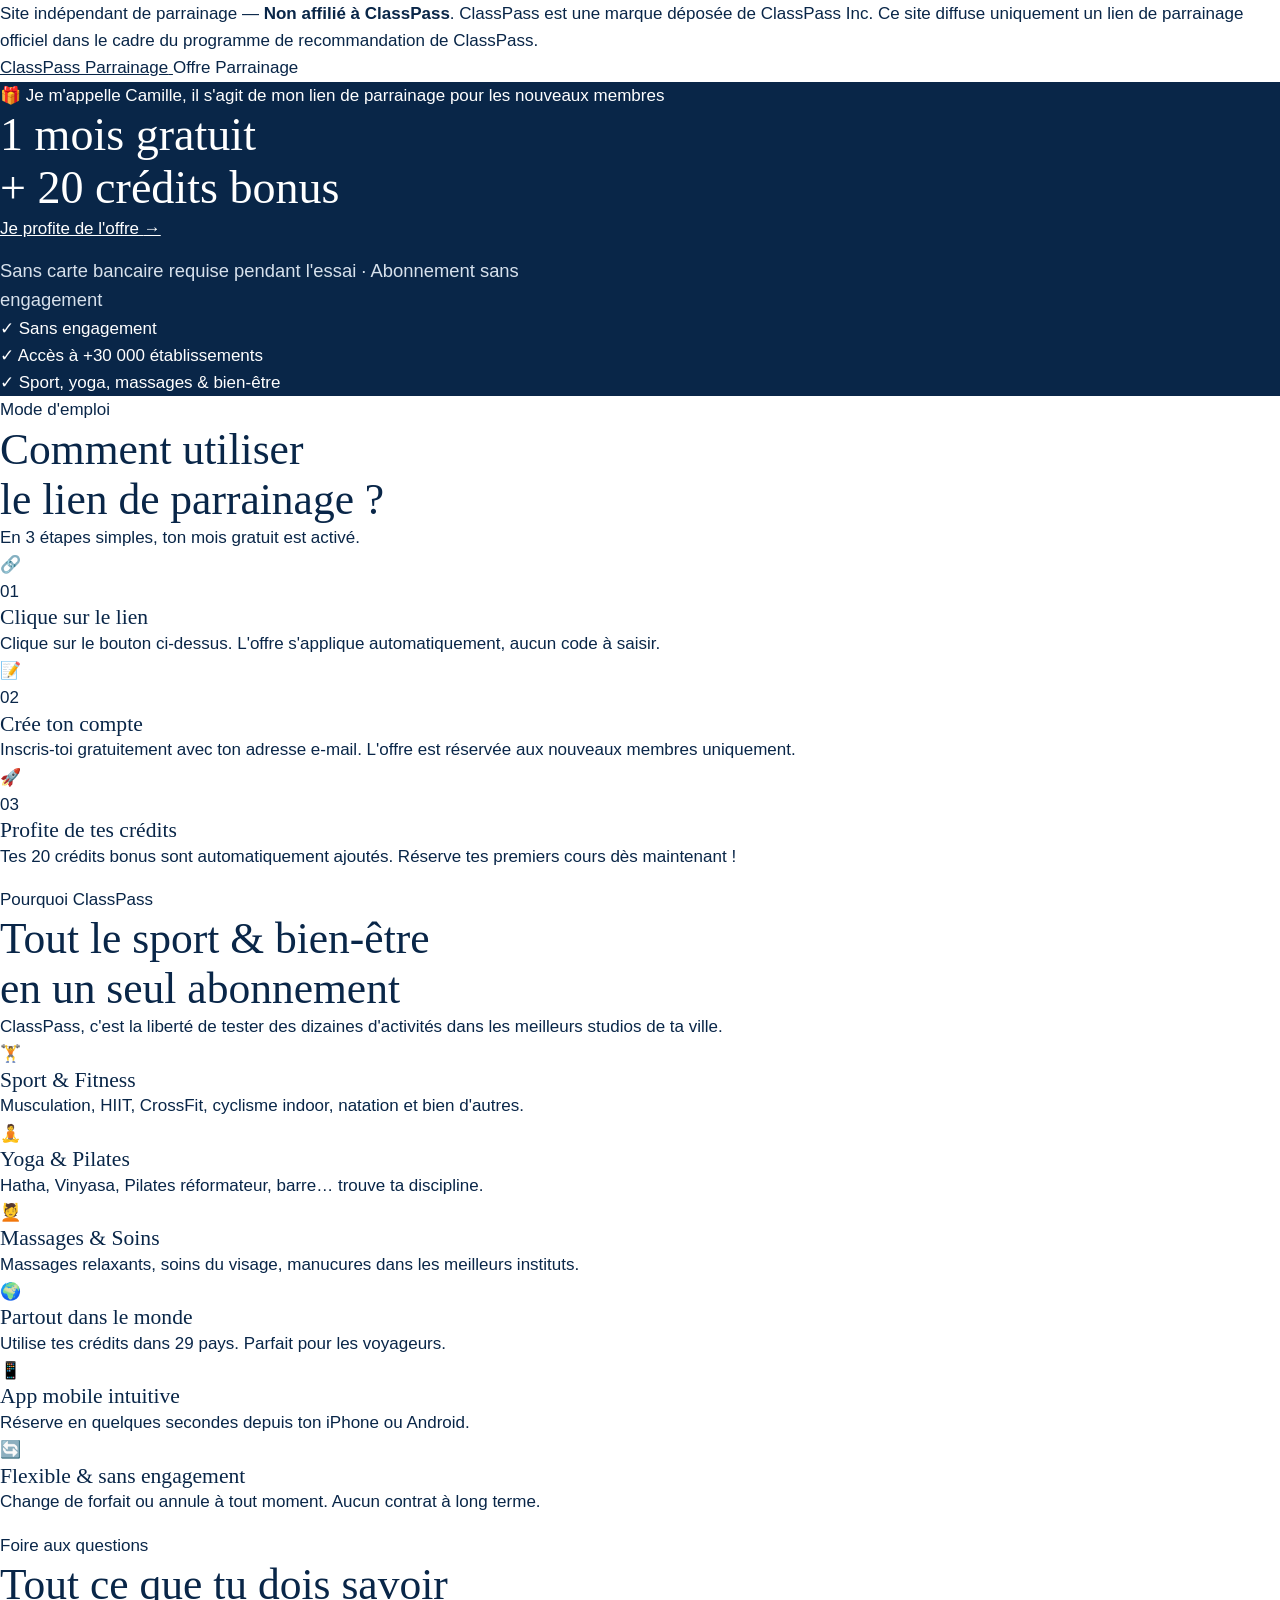
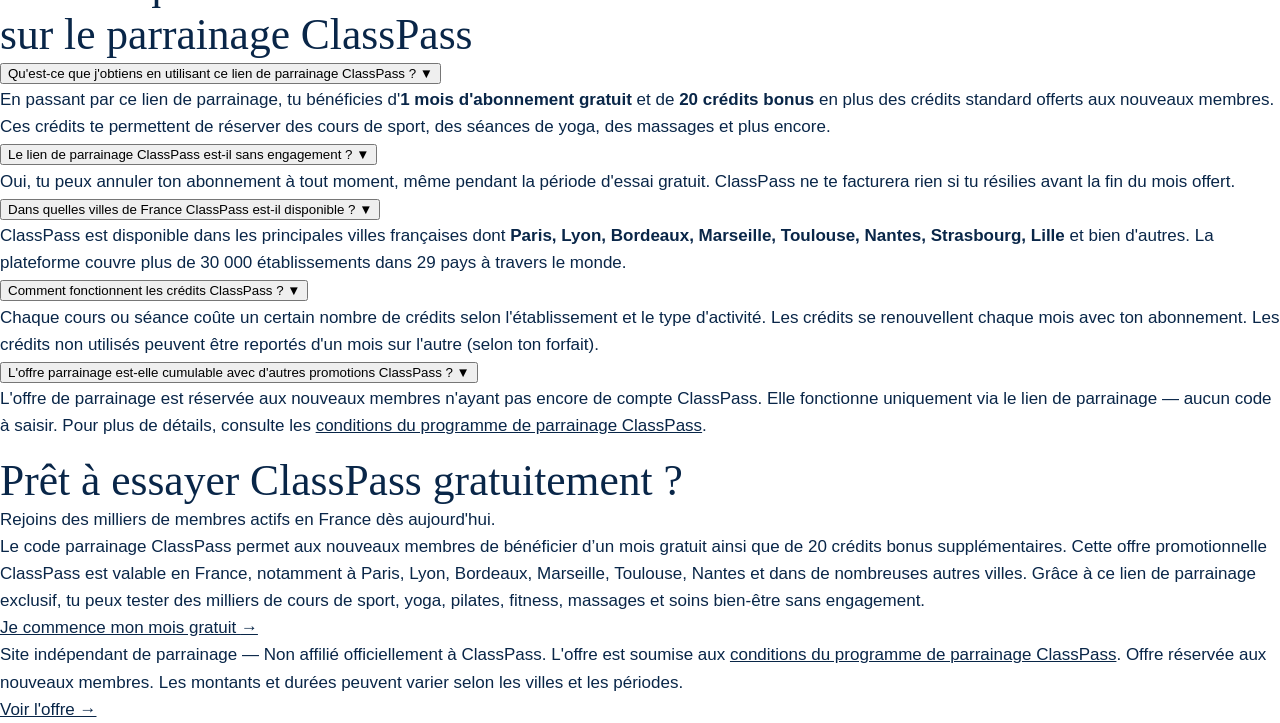
==== commit 6169f3b7: "Update index.html" ====
--- a/index.html
+++ b/index.html
@@ -1,441 +1,476 @@
 <!DOCTYPE html>
 <html lang="fr">
 <head>
-<meta charset="UTF-8">
-<meta name="viewport" content="width=device-width, initial-scale=1, viewport-fit=cover">
-<title>TND Cabinet | Cabinet psychologique et psychoéducatif à Bourg-la-Reine</title>
-<meta name="description" content="Cabinet psychologique et psychoéducatif à Bourg-la-Reine, spécialisé dans les bilans à visée pré-diagnostique et la prise en charge des troubles du neurodéveloppement, dont le TSA et le TDA/H.">
-<link rel="preconnect" href="https://fonts.googleapis.com">
-<link rel="preconnect" href="https://fonts.gstatic.com" crossorigin>
-<link href="https://fonts.googleapis.com/css2?family=Young+Serif&family=Figtree:wght@400;500;600;700&display=swap" rel="stylesheet">
-<link rel="icon" href="favicon.svg" type="image/svg+xml">
-<link rel="icon" href="favicon-32.png" type="image/png" sizes="32x32">
-<link rel="apple-touch-icon" href="apple-touch-icon.png">
-<meta name="theme-color" content="#092648">
-<link rel="stylesheet" href="style.css">
+  <meta charset="UTF-8" />
+  <meta name="viewport" content="width=device-width, initial-scale=1.0" />
+  <meta http-equiv="X-UA-Compatible" content="IE=edge" />
+
+  <!-- ═══════════════════════════════════════════
+       PRIMARY SEO META TAGS
+  ═══════════════════════════════════════════ -->
+  <title>Code Parrainage ClassPass – 1 Mois Gratuit + 20 Crédits Offerts | Lien Exclusif</title>
+  <meta name="description" content="Profite de 1 mois d'abonnement gratuit et de 20 crédits bonus sur ClassPass grâce à ce lien de parrainage exclusif. Accède à des milliers de cours de sport, yoga, pilates, massages et bien plus. Sans engagement. Inscription en 2 minutes." />
+  <meta name="keywords" content="code parrainage ClassPass, lien parrainage ClassPass, ClassPass gratuit, essai gratuit ClassPass, ClassPass promo, ClassPass offre, crédits offerts ClassPass, ClassPass parrain, ClassPass filleul, ClassPass réduction, ClassPass France, ClassPass Paris" />
+  <meta name="author" content="ClassPass Parrainage" />
+  <meta name="robots" content="index, follow, max-snippet:-1, max-image-preview:large, max-video-preview:-1" />
+  <meta name="theme-color" content="#0B0B0B" />
+
+  <!-- Canonical URL -->
+<link rel="canonical" href="https://www.classpass-parrainage.fr/" />
+
+  <!-- ═══════════════════════════════════════════
+       OPEN GRAPH (Facebook / LinkedIn)
+  ═══════════════════════════════════════════ -->
+  <meta property="og:type" content="website" />
+  <meta property="og:title" content="Code Promo Parrainage ClassPass : 1 Mois Gratuit + 20 Crédits Offerts" />
+  <meta property="og:description" content="Utilise ce lien exclusif pour bénéficier d'1 mois gratuit + 20 crédits bonus sur ClassPass. Sport, bien-être, massages – tout en un seul abonnement." />
+  <meta property="og:url" content="https://www.classpass-parrainage.fr/" />
+  <meta property="og:site_name" content="ClassPass Parrainage France" />
+  <meta property="og:locale" content="fr_FR" />
+  <meta property="og:image" content="https://classpass.com/images/og-image.jpg" />
+
+  <!-- ═══════════════════════════════════════════
+       TWITTER CARD
+  ═══════════════════════════════════════════ -->
+  <meta name="twitter:card" content="summary_large_image" />
+  <meta name="twitter:title" content="Code Promo Parrainage ClassPass : 1 Mois Gratuit + 20 Crédits Offerts" />
+  <meta name="twitter:description" content="Rejoins ClassPass via ce lien et profite d'1 mois offert + 20 crédits bonus. Cours de sport, yoga, pilates, massages..." />
+  <meta name="twitter:image" content="https://classpass.com/images/og-image.jpg" />
+
+  <!-- ═══════════════════════════════════════════
+       STRUCTURED DATA (Schema.org)
+  ═══════════════════════════════════════════ -->
+  <script type="application/ld+json">
+ {
+  "@context": "https://schema.org",
+  "@graph": [
+    {
+      "@type": "WebPage",
+      "name": "Code Parrainage ClassPass – 1 Mois Gratuit + 20 Crédits Offerts",
+      "description": "Profite d'1 mois gratuit + 20 crédits offerts sur ClassPass avec ce lien de parrainage exclusif.",
+      "url": "https://www.classpass-parrainage.fr/",
+      "inLanguage": "fr-FR",
+      "offers": {
+        "@type": "Offer",
+        "name": "1 mois gratuit ClassPass + 20 crédits bonus",
+        "priceCurrency": "EUR",
+        "price": "0",
+        "availability": "https://schema.org/InStock",
+        "url": "https://classpass.com/refer/LR9JGRRP21"
+      }
+    },
+    {
+      "@type": "Organization",
+      "name": "ClassPass Parrainage France",
+      "url": "https://www.classpass-parrainage.fr/"
+    },
+    {
+      "@type": "FAQPage",
+      "mainEntity": [
+        {
+          "@type": "Question",
+          "name": "Qu'est-ce que j'obtiens en utilisant ce lien de parrainage ClassPass ?",
+          "acceptedAnswer": {
+            "@type": "Answer",
+            "text": "En passant par ce lien de parrainage, tu bénéficies d'1 mois d'abonnement gratuit et de 20 crédits bonus."
+          }
+        },
+        {
+          "@type": "Question",
+          "name": "Le lien de parrainage ClassPass est-il sans engagement ?",
+          "acceptedAnswer": {
+            "@type": "Answer",
+            "text": "Oui, tu peux annuler ton abonnement à tout moment, même pendant la période d'essai gratuit."
+          }
+        }
+      ]
+    }
+  ]
+}
+
+  </script>
+
+<link rel="preload" href="style.css" as="style" onload="this.onload=null;this.rel='stylesheet'">
+<noscript><link rel="stylesheet" href="style.css"></noscript>
+
+  
+
+
+  <!-- ═══════════════════════════════════════════
+       FONTS
+  ═══════════════════════════════════════════ -->
+  <link rel="preconnect" href="https://fonts.googleapis.com" />
+  <link rel="preconnect" href="https://fonts.gstatic.com" crossorigin />
+  <link href="https://fonts.googleapis.com/css2?family=Syne:wght@400;600;700;800&family=DM+Sans:ital,wght@0,300;0,400;0,500;1,300&display=swap" rel="stylesheet" />
+
+  <!-- ═══════════════════════════════════════════
+       STYLESHEET
+  ═══════════════════════════════════════════ -->
+  <link rel="alternate" hreflang="fr-FR" href="https://www.classpass-parrainage.fr/" />
+<link rel="alternate" hreflang="x-default" href="https://www.classpass-parrainage.fr/" />
+<meta name="geo.region" content="FR" />
+<meta name="geo.placename" content="France" />
+<meta name="language" content="French" />
+
+<!-- Favicon sport -->
+<link rel="icon" href="data:image/svg+xml,<svg xmlns='http://www.w3.org/2000/svg' viewBox='0 0 100 100'><text y='.9em' font-size='90'>🏃</text></svg>" />
+<link rel="shortcut icon" href="data:image/svg+xml,<svg xmlns='http://www.w3.org/2000/svg' viewBox='0 0 100 100'><text y='.9em' font-size='90'>🏃</text></svg>" />
+<link rel="apple-touch-icon" href="data:image/svg+xml,<svg xmlns='http://www.w3.org/2000/svg' viewBox='0 0 100 100'><text y='.9em' font-size='90'>🏃</text></svg>" />
+
+<!-- Rich Snippet FAQ pour ClassPass Parrainage -->
+
+
+
+  
 </head>
+
 <body>
-
-<header class="entete">
-  <div class="motif-bande" aria-hidden="true"></div>
-  <div class="conteneur">
-    <a href="#haut" class="logo" aria-label="TND Cabinet, accueil">
-      <strong>TND Cabinet</strong>
-      <span>Cabinet psychologique et psychoéducatif</span>
+<!-- ═══════════════ BANDEAU NON-AFFILIÉ ═══════════════ -->
+<div class="disclaimer-banner" role="note" aria-label="Information importante">
+  <div class="container">
+    <p>Site indépendant de parrainage — <strong>Non affilié à ClassPass</strong>. ClassPass est une marque déposée de ClassPass Inc. Ce site diffuse uniquement un lien de parrainage officiel dans le cadre du programme de recommandation de ClassPass.</p>
+  </div>
+</div>
+  <div class="hero-bg-wrapper">
+  <!-- ═══════════════ début background img ═══════════════ -->
+
+
+  
+  <!-- ═══════════════ HEADER ═══════════════ -->
+  <header>
+    <div class="container">
+      <div class="header-inner">
+          <a href="https://classpass.com/refer/LR9JGRRP21" 
+  onclick="goToOffer(event)" 
+  rel="noreferrer noopener" 
+  target="_blank"  aria-label="ClassPass – Lien de parrainage" title="ClassPass – Lien de parrainage Code promo">
+        <span class="badge-parrainage">ClassPass Parrainage</span>
+          </a>
+        <span class="badge-parrainage">Offre Parrainage</span>
+      </div>
+    </div>
+
+
+  </header>
+
+  <!-- ═══════════════ HERO (offer card) ═══════════════ -->
+ 
+
+  
+  <main>
+    <section class="hero offer-section" aria-labelledby="hero-heading" style="padding-bottom: 0;">
+      <div class="container">
+
+        <div class="offer-card">
+          <div class="offer-badge">🎁 Je m'appelle Camille, il s'agit de mon lien de parrainage pour les nouveaux membres</div>
+<h1 class="offer-headline" id="hero-heading">
+  <span style="color: var(--cp-coral);">1 mois gratuit</span><br />
+  <span style="color: var(--cp-teal);">+ 20 crédits bonus</span>
+</h1>
+
+
+
+          <a
+            href="https://classpass.com/refer/LR9JGRRP21" 
+  onclick="goToOffer(event)" 
+  class="btn-cta" 
+  rel="noreferrer noopener" 
+  target="_blank"
+            aria-label="Je profite de l'offre"
+            title="ClassPass – Lien de parrainage Code promo"
+          >
+            Je profite de l'offre
+            <span class="btn-arrow" aria-hidden="true">→</span>
+          </a>
+          <p class="cta-disclaimer" style="margin-top: 14px;">Sans carte bancaire requise pendant l'essai · Abonnement sans engagement</p>
+
+          <div class="offer-items" role="list">
+            <div class="offer-item" role="listitem">
+              <span class="check" aria-hidden="true">✓</span>
+              Sans engagement
+            </div>
+            <div class="offer-item" role="listitem">
+              <span class="check" aria-hidden="true">✓</span>
+              Accès à +30 000 établissements
+            </div>
+            <div class="offer-item" role="listitem">
+              <span class="check" aria-hidden="true">✓</span>
+              Sport, yoga, massages & bien-être
+            </div>
+          </div>
+          
+        </div>
+
+      </div>
+    </section>
+
+    <div class="divider" aria-hidden="true"></div>
+
+    <!-- ═══════════════ COMMENT ÇA MARCHE ═══════════════ -->
+    <section aria-labelledby="how-heading" style="padding-bottom: 16px;">
+      <div class="container reveal">
+        <p class="section-label">Mode d'emploi</p>
+        <h2 class="section-title" id="how-heading">Comment utiliser<br />le lien de parrainage ?</h2>
+        <p class="section-desc">En 3 étapes simples, ton mois gratuit est activé.</p>
+
+        <div class="steps" role="list">
+          <article class="step-card" role="listitem">
+            <span class="step-icon" aria-hidden="true">🔗</span>
+            <div class="step-num" aria-hidden="true">01</div>
+            <h3 class="step-title">Clique sur le lien</h3>
+            <p class="step-text">
+              Clique sur le bouton ci-dessus. L'offre s'applique automatiquement, aucun code à saisir.
+            </p>
+          </article>
+          <article class="step-card" role="listitem">
+            <span class="step-icon" aria-hidden="true">📝</span>
+            <div class="step-num" aria-hidden="true">02</div>
+            <h3 class="step-title">Crée ton compte</h3>
+            <p class="step-text">
+              Inscris-toi gratuitement avec ton adresse e-mail.
+              L'offre est réservée aux nouveaux membres uniquement.
+            </p>
+          </article>
+          <article class="step-card" role="listitem">
+            <span class="step-icon" aria-hidden="true">🚀</span>
+            <div class="step-num" aria-hidden="true">03</div>
+            <h3 class="step-title">Profite de tes crédits</h3>
+            <p class="step-text">
+              Tes 20 crédits bonus sont automatiquement ajoutés.
+              Réserve tes premiers cours dès maintenant !
+            </p>
+          </article>
+        </div>
+      </div>
+    </section>
+
+  </div> 
+    <!-- ═══════════════ fin background img ═══════════════ -->
+    
+    <div class="divider" aria-hidden="true"></div>
+
+    <!-- ═══════════════ FEATURES ═══════════════ -->
+    <section aria-labelledby="features-heading" style="padding-bottom: 16px;">
+      <div class="container reveal">
+        <p class="section-label">Pourquoi ClassPass</p>
+        <h2 class="section-title" id="features-heading">Tout le sport & bien-être<br />en un seul abonnement</h2>
+        <p class="section-desc">
+          ClassPass, c'est la liberté de tester des dizaines d'activités
+          dans les meilleurs studios de ta ville.
+        </p>
+
+        <div class="features-grid" role="list">
+          <article class="feature-card" role="listitem">
+            <span class="feature-emoji" aria-hidden="true">🏋️</span>
+            <h3 class="feature-name">Sport & Fitness</h3>
+            <p class="feature-desc">Musculation, HIIT, CrossFit, cyclisme indoor, natation et bien d'autres.</p>
+          </article>
+          <article class="feature-card" role="listitem">
+            <span class="feature-emoji" aria-hidden="true">🧘</span>
+            <h3 class="feature-name">Yoga & Pilates</h3>
+            <p class="feature-desc">Hatha, Vinyasa, Pilates réformateur, barre… trouve ta discipline.</p>
+          </article>
+          <article class="feature-card" role="listitem">
+            <span class="feature-emoji" aria-hidden="true">💆</span>
+            <h3 class="feature-name">Massages & Soins</h3>
+            <p class="feature-desc">Massages relaxants, soins du visage, manucures dans les meilleurs instituts.</p>
+          </article>
+          <article class="feature-card" role="listitem">
+            <span class="feature-emoji" aria-hidden="true">🌍</span>
+            <h3 class="feature-name">Partout dans le monde</h3>
+            <p class="feature-desc">Utilise tes crédits dans 29 pays. Parfait pour les voyageurs.</p>
+          </article>
+          <article class="feature-card" role="listitem">
+            <span class="feature-emoji" aria-hidden="true">📱</span>
+            <h3 class="feature-name">App mobile intuitive</h3>
+            <p class="feature-desc">Réserve en quelques secondes depuis ton iPhone ou Android.</p>
+          </article>
+          <article class="feature-card" role="listitem">
+            <span class="feature-emoji" aria-hidden="true">🔄</span>
+            <h3 class="feature-name">Flexible & sans engagement</h3>
+            <p class="feature-desc">Change de forfait ou annule à tout moment. Aucun contrat à long terme.</p>
+          </article>
+        </div>
+      </div>
+    </section>
+
+    <div class="divider" aria-hidden="true"></div>
+
+
+
+
+    
+    <!-- ═══════════════ FAQ ═══════════════ -->
+    <section aria-labelledby="faq-heading" style="padding-bottom: 16px;">
+      <div class="container reveal">
+        <p class="section-label">Foire aux questions</p>
+        <h2 class="section-title" id="faq-heading">Tout ce que tu dois savoir<br />sur le parrainage ClassPass</h2>
+
+        <div class="faq-list" itemscope itemtype="https://schema.org/FAQPage">
+          <div class="faq-item" itemscope itemprop="mainEntity" itemtype="https://schema.org/Question">
+            <button class="faq-q" aria-expanded="false" onclick="toggleFAQ(this)">
+              <span itemprop="name">Qu'est-ce que j'obtiens en utilisant ce lien de parrainage ClassPass ?</span>
+              <span class="faq-chevron" aria-hidden="true">▼</span>
+            </button>
+            <div class="faq-a" itemscope itemprop="acceptedAnswer" itemtype="https://schema.org/Answer">
+              <div class="faq-a-inner" itemprop="text">
+                En passant par ce lien de parrainage, tu bénéficies d'<strong>1 mois d'abonnement gratuit</strong>
+                et de <strong>20 crédits bonus</strong> en plus des crédits standard offerts aux nouveaux membres.
+                Ces crédits te permettent de réserver des cours de sport, des séances de yoga, des massages et plus encore.
+                <br />
+
+              </div>
+            </div>
+          </div>
+
+          <div class="faq-item" itemscope itemprop="mainEntity" itemtype="https://schema.org/Question">
+            <button class="faq-q" aria-expanded="false" onclick="toggleFAQ(this)">
+              <span itemprop="name">Le lien de parrainage ClassPass est-il sans engagement ?</span>
+              <span class="faq-chevron" aria-hidden="true">▼</span>
+            </button>
+            <div class="faq-a" itemscope itemprop="acceptedAnswer" itemtype="https://schema.org/Answer">
+              <div class="faq-a-inner" itemprop="text">
+                Oui, tu peux annuler ton abonnement à tout moment, même pendant la période d'essai gratuit.
+                ClassPass ne te facturera rien si tu résilies avant la fin du mois offert.
+              </div>
+            </div>
+          </div>
+
+          <div class="faq-item" itemscope itemprop="mainEntity" itemtype="https://schema.org/Question">
+            <button class="faq-q" aria-expanded="false" onclick="toggleFAQ(this)">
+              <span itemprop="name">Dans quelles villes de France ClassPass est-il disponible ?</span>
+              <span class="faq-chevron" aria-hidden="true">▼</span>
+            </button>
+            <div class="faq-a" itemscope itemprop="acceptedAnswer" itemtype="https://schema.org/Answer">
+              <div class="faq-a-inner" itemprop="text">
+                ClassPass est disponible dans les principales villes françaises dont <strong>Paris, Lyon, Bordeaux,
+                Marseille, Toulouse, Nantes, Strasbourg, Lille</strong> et bien d'autres.
+                La plateforme couvre plus de 30 000 établissements dans 29 pays à travers le monde.
+              </div>
+            </div>
+          </div>
+
+          <div class="faq-item" itemscope itemprop="mainEntity" itemtype="https://schema.org/Question">
+            <button class="faq-q" aria-expanded="false" onclick="toggleFAQ(this)">
+              <span itemprop="name">Comment fonctionnent les crédits ClassPass ?</span>
+              <span class="faq-chevron" aria-hidden="true">▼</span>
+            </button>
+            <div class="faq-a" itemscope itemprop="acceptedAnswer" itemtype="https://schema.org/Answer">
+              <div class="faq-a-inner" itemprop="text">
+                Chaque cours ou séance coûte un certain nombre de crédits selon l'établissement et le type d'activité.
+                Les crédits se renouvellent chaque mois avec ton abonnement. Les crédits non utilisés peuvent être
+                reportés d'un mois sur l'autre (selon ton forfait).
+              </div>
+            </div>
+          </div>
+
+          <div class="faq-item" itemscope itemprop="mainEntity" itemtype="https://schema.org/Question">
+            <button class="faq-q" aria-expanded="false" onclick="toggleFAQ(this)">
+              <span itemprop="name">L'offre parrainage est-elle cumulable avec d'autres promotions ClassPass ?</span>
+              <span class="faq-chevron" aria-hidden="true">▼</span>
+            </button>
+            <div class="faq-a" itemscope itemprop="acceptedAnswer" itemtype="https://schema.org/Answer">
+              <div class="faq-a-inner" itemprop="text">
+                L'offre de parrainage est réservée aux nouveaux membres n'ayant pas encore de compte ClassPass.
+                Elle fonctionne uniquement via le lien de parrainage — aucun code à saisir.
+                Pour plus de détails, consulte les
+                <a href="https://classpass.fr/try/referral-program" rel="nofollow sponsored noopener noreferrer" target="_blank" title="Conditions du programme de parrainage et code promo ClassPass">conditions du programme de parrainage ClassPass</a>.
+              </div>
+            </div>
+          </div>
+        </div>
+      </div>
+    </section>
+
+    <div class="divider" aria-hidden="true"></div>
+
+    <!-- ═══════════════ BOTTOM CTA ═══════════════ -->
+    <section class="bottom-cta reveal" aria-labelledby="cta2-heading">
+      <div class="container">
+        <h2 id="cta2-heading">Prêt à essayer ClassPass gratuitement ?</h2>
+        <p>Rejoins des milliers de membres actifs en France dès aujourd'hui.</p>
+                        <section class="seo-text">
+  <div class="container">
+    <p>
+      Le code parrainage ClassPass permet aux nouveaux membres de bénéficier d’un mois gratuit
+      ainsi que de 20 crédits bonus supplémentaires. Cette offre promotionnelle ClassPass
+      est valable en France, notamment à Paris, Lyon, Bordeaux, Marseille, Toulouse,
+      Nantes et dans de nombreuses autres villes. Grâce à ce lien de parrainage exclusif,
+      tu peux tester des milliers de cours de sport, yoga, pilates, fitness,
+      massages et soins bien-être sans engagement.
+    </p>
+  </div>
+</section>
+        <a
+          href="https://classpass.com/refer/LR9JGRRP21" 
+  onclick="goToOffer(event)" 
+  class="btn-cta" 
+  rel="noreferrer noopener" 
+  target="_blank"
+          aria-label="Je commence mon mois gratuit sur ClassPass"
+        >
+          Je commence mon mois gratuit
+          <span class="btn-arrow" aria-hidden="true">→</span>
+        </a>
+      </div>
+    </section>
+  </main>
+
+  <!-- ═══════════════ FOOTER ═══════════════ -->
+  <footer>
+    <div class="container">
+      <div class="footer-inner">
+        <p class="footer-note">
+          Site indépendant de parrainage — Non affilié officiellement à ClassPass.
+          L'offre est soumise aux
+          <a href="https://classpass.fr/try/referral-program" rel="nofollow sponsored noopener noreferrer" target="_blank" title="Conditions du programme de parrainage et code promo ClassPass">conditions du programme de parrainage ClassPass</a>.
+          Offre réservée aux nouveaux membres. Les montants et durées peuvent varier selon les villes et les périodes.
+        </p>
+        <a
+          href="https://classpass.com/refer/LR9JGRRP21" 
+  onclick="goToOffer(event)" 
+  class="btn-cta" 
+  rel="noreferrer noopener" 
+  target="_blank"
+        >
+          Voir l'offre →
+        </a>
+      </div>
+    </div>
+  </footer>
+
+  <!-- ═══════════════ FLOATING CTA (mobile) ═══════════════ -->
+<div class="floating-cta" id="floating-cta" aria-label="Bouton d'action fixe – mobile" style="display:none;">
+    <a
+     href="https://classpass.com/refer/LR9JGRRP21" 
+  onclick="goToOffer(event)" 
+  class="btn-cta" 
+  rel="noreferrer noopener" 
+  target="_blank"
+      aria-label="Je profite de la promo"
+    >
+      Je profite de l'offre →
     </a>
-    <button class="burger" aria-label="Ouvrir le menu" aria-expanded="false" aria-controls="menu">
-      <span></span><span></span><span></span>
-    </button>
-    <nav class="nav" id="menu" aria-label="Navigation principale">
-      <ul>
-        <li><a href="#cabinet">Le cabinet</a></li>
-        <li><a href="#equipe">L'équipe</a></li>
-        <li><a href="#parcours">Le parcours</a></li>
-        <li><a href="#tarifs">Tarifs</a></li>
-        <li><a href="#acces">Accès</a></li>
-      </ul>
-      <div class="nav-rdv">
-        <a href="https://perfactive.fr/patricia-bournier/info" class="btn btn-principal btn-rdv" target="_blank" rel="noopener">Prendre rendez-vous<span>Bilans</span></a>
-      </div>
-    </nav>
   </div>
-</header>
-
-<main id="haut">
-
-  <!-- HERO -->
-  <section class="bande hero" aria-labelledby="titre-hero">
-    <div class="conteneur">
-      <div>
-        <h1 id="titre-hero">Repérer et prendre en charge les TND<span class="asterisque" aria-hidden="true">*</span> à chaque étape de la vie</h1>
-        <p class="renvoi"><span aria-hidden="true">*</span>Troubles Neuro-Développementaux</p>
-        <p>Notre cabinet psychologique et psychoéducatif accompagne les enfants, adolescents et adultes présentant un trouble du neurodéveloppement, dont le TSA et le TDA/H, du bilan pré-diagnostique jusqu'à la prise en charge.</p>
-        <div class="actions">
-          <a href="https://perfactive.fr/patricia-bournier/info" class="btn btn-principal btn-rdv" target="_blank" rel="noopener">Prendre rendez-vous<span>Bilans</span></a>
-          <a href="#tarifs" class="btn btn-contour btn-rdv">Prendre rendez-vous<span>Séances</span></a>
-        </div>
-      </div>
-      <img class="img arche hero-motif" src="[data-uri]" alt="" width="800" height="800">
-    </div>
-  </section>
-  <svg class="courbe courbe-bas hero-couleur" viewBox="0 0 1440 56" preserveAspectRatio="none" aria-hidden="true"><path d="M0 0 Q720 112 1440 0 Z"/></svg>
-
-  <!-- LE CABINET -->
-  <section class="section intro-section" id="cabinet" aria-labelledby="titre-cabinet">
-    <div class="conteneur cabinet">
-      <div class="texte">
-        <h2 id="titre-cabinet">Un cabinet spécialisé dans les troubles du neurodéveloppement</h2>
-        <p>Notre cabinet est spécialisé dans la prise en charge et les bilans à visée pré-diagnostique des troubles du neurodéveloppement (TND), dont le TSA et le TDA/H.</p>
-        <p>Notre équipe réunit 2 psychologues, 1 analyste du comportement, 1 éducatrice spécialisée et 1 intervenante psychoéducative, possédant toutes une longue expérience et ayant suivi de nombreuses formations dans les TND.</p>
-        <ul class="valeurs">
-          <li><strong>Bonnes pratiques</strong><span>Nos séances s'appuient sur les recommandations de la HAS.</span></li>
-          <li><strong>Expérience</strong><span>Une longue pratique de terrain auprès des personnes avec un TND.</span></li>
-          <li><strong>Formation continue</strong><span>Des connaissances mises à jour régulièrement.</span></li>
-          <li><strong>Pour tous</strong><span>Quels que soient l'âge, les besoins et le niveau cognitif.</span></li>
-        </ul>
-      </div>
-      <figure class="cabinet-figure">
-        <img class="img photo-cabinet" src="images/bureau-2.jpg" alt="Bureau de consultation avec une grande table blanche au centre et des étagères remplies de jeux et de classeurs" width="1002" height="1200" loading="lazy">
-        <figcaption><a href="nos-locaux.html" class="lien">Voir tous nos locaux en photos</a></figcaption>
-      </figure>
-    </div>
-    <div class="conteneur">
-      <div class="histoire-bloc">
-        <h3>Notre histoire</h3>
-        <div>
-          <p>Le cabinet a été créé en septembre 2017 à l'initiative de 2 psychologues, dont Patricia Bournier, et s'est agrandi au fil du temps, avec une troisième psychologue (Julie Berthelemy), puis une analyste du comportement (Laëtitia Raimondi), qui a suivi un cursus BCBA.</p>
-          <div class="texte-repliable" id="histoire-cabinet">
-            <p>Une éducatrice spécialisée (Christelle Tran) et une accompagnante psychoéducative (Aneta Krol) sont venues compléter l'équipe.</p>
-            <p>Nous avons toutes développé nos compétences en étant d'abord accompagnantes supervisées d'enfants avec un TND, à l'école et au domicile. Nous participons également régulièrement à des formations pour étendre et mettre à jour nos connaissances.</p>
-          </div>
-          <button type="button" class="lire-plus" aria-expanded="true" aria-controls="histoire-cabinet" hidden>Réduire</button>
-        </div>
-      </div>
-    </div>
-  </section>
-
-  <!-- CE QUE NOUS PROPOSONS -->
-  <svg class="courbe courbe-haut propose-couleur" viewBox="0 0 1440 56" preserveAspectRatio="none" aria-hidden="true"><path d="M0 56 Q720 -56 1440 56 Z"/></svg>
-  <section class="bande propose" id="propose" aria-labelledby="titre-propose">
-    <div class="conteneur">
-      <h2 id="titre-propose">Ce que nous proposons</h2>
-      <p class="chapeau">Du bilan pré-diagnostique à l'accompagnement au quotidien, nous intervenons auprès des personnes, de leurs familles et des professionnels qui les entourent.</p>
-      <ul class="services">
-        <li class="service service-vedette">
-          <h3>Bilans à visée <span class="insecable">pré-diagnostique</span></h3>
-          <p>Des bilans pour évaluer un TSA ou un TDA/H, à tout âge : anamnèse, ADOS-2, ADI-R, tests psychométriques, DIVA-5, TEA-Ch. En complément ou lorsque le test de QI n'est pas possible : Vineland-III, VB-MAPP ou profil sensoriel.</p>
-          <p class="note-medecin">Ces bilans seront à présenter au médecin comme aide à son diagnostic final.</p>
-          <a href="#parcours" class="lien">Découvrir la procédure</a>
-        </li>
-        <li class="service">
-          <h3>Séances psychoéducatives</h3>
-          <p>Un accompagnement individualisé, au cabinet, à l'école ou au domicile, construit autour des besoins de chacun.</p>
-        </li>
-        <li class="service">
-          <h3>Thérapies TCC et ACT</h3>
-          <p>Des thérapies qui s'appuient sur les thérapies cognitives et comportementales et sur la thérapie d'acceptation et d'engagement.</p>
-        </li>
-        <li class="service">
-          <h3>Guidance parentale</h3>
-          <p>Des repères et des outils concrets pour accompagner votre enfant au quotidien, notamment avec le programme Barkley.</p>
-        </li>
-        <li class="service">
-          <h3>Groupes d'habiletés sociales</h3>
-          <p>Des groupes d'entraînement pour développer les compétences sociales, en petit effectif, une semaine sur deux hors vacances scolaires.</p>
-        </li>
-        <li class="service">
-          <h3>Supervision</h3>
-          <p>La supervision d'intervenantes psychoéducatives privées au domicile et à l'école, ainsi que des AESH de l'Éducation nationale grâce à l'agrément avec le Rectorat d'ASF 92, notre partenaire.</p>
-        </li>
-        <li class="service">
-          <h3>Formations et sensibilisations</h3>
-          <p>Des formations et des sensibilisations sur le TSA, à destination des familles, des employeurs et des autres professionnels.</p>
-        </li>
-      </ul>
-    </div>
-  </section>
-  <svg class="courbe courbe-bas propose-couleur" viewBox="0 0 1440 56" preserveAspectRatio="none" aria-hidden="true"><path d="M0 0 Q720 112 1440 0 Z"/></svg>
-
-  <!-- ÉQUIPE -->
-  <section class="section" id="equipe" aria-labelledby="titre-equipe">
-    <div class="conteneur">
-      <div class="equipe-tete">
-        <div>
-          <h2 id="titre-equipe">L'équipe</h2>
-          <p class="chapeau">Cinq professionnelles expérimentées et formées aux troubles du neurodéveloppement.</p>
-        </div>
-        <a href="equipe.html" class="lien">Voir toute l'équipe</a>
-      </div>
-      <ul class="equipe">
-        <li class="membre">
-          <a href="patricia-bournier.html" class="membre-lien">
-            <img class="img arche " src="images/patricia.jpg" alt="Portrait de Patricia Bournier" loading="lazy" width="720" height="960">
-            <h3>Patricia Bournier</h3>
-          </a>
-          <p class="role">Psychologue</p>
-          <p class="desc">Bilans pré-diagnostics TSA et TDA/H, et formations.</p>
-          <a href="patricia-bournier.html" class="btn btn-mini" aria-label="Voir le profil de Patricia Bournier">Voir le profil</a>
-        </li>
-        <li class="membre">
-          <a href="julie-berthelemy.html" class="membre-lien">
-            <img class="img arche " src="images/julie.jpg" alt="Portrait de Julie Berthelemy" loading="lazy" width="720" height="960">
-            <h3>Julie Berthelemy</h3>
-          </a>
-          <p class="role">Psychologue</p>
-          <p class="desc">Accompagnements individualisés, guidance parentale, groupes et bilans pré-diagnostics.</p>
-          <a href="julie-berthelemy.html" class="btn btn-mini" aria-label="Voir le profil de Julie Berthelemy">Voir le profil</a>
-        </li>
-        <li class="membre">
-          <a href="laetitia-raimondi.html" class="membre-lien">
-            <img class="img arche " src="images/laetitia.jpg" alt="Portrait de Laëtitia Raimondi" loading="lazy" width="720" height="960">
-            <h3>Laëtitia Raimondi</h3>
-          </a>
-          <p class="role">Analyste du comportement</p>
-          <p class="desc">Accompagnements individualisés, guidance parentale Barkley, supervision école, thérapie ACT et bilans ADOS-2 et ADI-R.</p>
-          <a href="laetitia-raimondi.html" class="btn btn-mini" aria-label="Voir le profil de Laëtitia Raimondi">Voir le profil</a>
-        </li>
-        <li class="membre">
-          <a href="christelle-tran.html" class="membre-lien">
-            <img class="img arche " src="images/christelle.jpg" alt="Portrait de Christelle Tran" loading="lazy" width="720" height="960">
-            <h3>Christelle Tran</h3>
-          </a>
-          <p class="role">Éducatrice spécialisée</p>
-          <p class="desc">Accompagnements individualisés, habiletés sociales et guidance parentale Barkley.</p>
-          <a href="christelle-tran.html" class="btn btn-mini" aria-label="Voir le profil de Christelle Tran">Voir le profil</a>
-        </li>
-        <li class="membre">
-          <a href="aneta-krol.html" class="membre-lien">
-            <img class="img arche " src="images/aneta.jpg" alt="Portrait de Aneta Krol" loading="lazy" width="720" height="960">
-            <h3>Aneta Krol</h3>
-          </a>
-          <p class="role">Intervenante psychoéducative</p>
-          <p class="desc">Accompagnement individualisé, guidance parentale, supervision, soutien scolaire et habiletés sociales.</p>
-          <a href="aneta-krol.html" class="btn btn-mini" aria-label="Voir le profil de Aneta Krol">Voir le profil</a>
-        </li>
-      </ul>
-    </div>
-  </section>
-
-  <!-- PARCOURS -->
-  <svg class="courbe courbe-haut parcours-couleur" viewBox="0 0 1440 56" preserveAspectRatio="none" aria-hidden="true"><path d="M0 56 Q720 -56 1440 56 Z"/></svg>
-  <section class="bande parcours" id="parcours" aria-labelledby="titre-parcours">
-    <div class="conteneur">
-      <h2 id="titre-parcours">La procédure habituelle pour un bilan TSA</h2>
-      <ol class="procedure">
-        <li class="pas">
-          <div class="num" aria-hidden="true">1</div>
-          <div class="pas-carte">
-            <div class="pas-titre">
-              <h3>Entretien d'anamnèse</h3><p class="pas-duree"><span>Durée</span> Environ 1 h</p>
-            </div>
-            <p class="pas-texte">Parcours développemental, scolaire, professionnel ainsi que les particularités du quotidien (pour les enfants, la présence d'un parent est requise).</p>
-          </div>
-        </li>
-        <li class="pas">
-          <div class="num" aria-hidden="true">2</div>
-          <div class="pas-carte">
-            <div class="pas-titre">
-              <h3>ADOS-2</h3><p class="pas-duree"><span>Durée</span> 1 à 2 heures</p><p class="pas-precision">Modules 1 à 4, selon l'âge et le niveau de langage</p>
-            </div>
-            <p class="pas-texte">Entretien et quelques activités simples. L'ensemble est filmé avec votre consentement pour une observation plus précise, permettant d'obtenir des informations de meilleure qualité.</p>
-          </div>
-        </li>
-        <li class="pas">
-          <div class="num" aria-hidden="true">3</div>
-          <div class="pas-carte">
-            <div class="pas-titre">
-              <h3>ADI-R</h3><p class="pas-duree"><span>Durée</span> Environ 1 h 30</p>
-            </div>
-            <p class="pas-texte">Avec les parents en visioconférence pour investiguer sur le développement de la communication, des interactions et des comportements pendant la petite enfance (pour les adultes, si les parents ne sont plus disponibles, cela n'empêche pas la démarche diagnostique).</p>
-          </div>
-        </li>
-        <li class="pas">
-          <div class="num" aria-hidden="true">4</div>
-          <div class="pas-carte">
-            <div class="pas-titre">
-              <h3>Un test de QI</h3><p class="pas-duree"><span>Durée</span> 1 h 30 à 2 heures</p>
-            </div>
-            <p class="pas-texte">Celui-ci n'est pas spécifique à la recherche du TSA mais, en dehors des données quantitatives sur le profil cognitif, il nous apporte de nombreuses indications du point de vue clinique, nous permettant d'y retrouver des particularités spécifiques au TSA mais aussi au TDA/H. Par ailleurs, le test de QI est en général demandé par les MDPH lors de la constitution du dossier.</p>
-          </div>
-        </li>
-        <li class="pas">
-          <div class="num" aria-hidden="true">5</div>
-          <div class="pas-carte">
-            <div class="pas-titre">
-              <h3>Validation par un médecin</h3>
-            </div>
-            <p class="pas-texte">Nos bilans sont pré-diagnostiques. Le diagnostic final est posé par un médecin (nous vous fournissons une liste) : psychiatre, neuropédiatre, pédopsychiatre, etc. Vous lui présentez les comptes rendus de bilan, qui l'aident à valider le diagnostic et à établir le certificat médical, nécessaire notamment pour un dossier MDPH.</p>
-          </div>
-        </li>
-      </ol>
-      <h3 class="complement-titre">En complément, ou à la place si besoin</h3>
-      <ul class="complements">
-        <li>
-          <h4>Vineland-III</h4>
-          <p>Lorsque le test de QI n'est pas possible (enfant ou adulte non verbal par exemple), la Vineland-III nous donne des indications très utiles sur le comportement adaptatif et le niveau d'autonomie et permet d'établir un projet éducatif individualisé.</p>
-        </li>
-        <li>
-          <h4>VB-MAPP</h4>
-          <p>Le VB-MAPP évalue les comportements verbaux de l'enfant et permet d'établir un projet éducatif détaillé sur les différentes facettes de la communication et des interactions sociales.</p>
-        </li>
-      </ul>
-      <div class="suite"><a href="#contact" class="btn btn-contour">Prendre rendez-vous</a></div>
-    </div>
-  </section>
-  <svg class="courbe courbe-bas parcours-couleur" viewBox="0 0 1440 56" preserveAspectRatio="none" aria-hidden="true" style="background:var(--fond-doux)"><path d="M0 0 Q720 112 1440 0 Z"/></svg>
-
-  <!-- TARIFS -->
-  <section class="section tarifs-fond" id="tarifs" aria-labelledby="titre-tarifs">
-    <div class="conteneur">
-      <h2 id="titre-tarifs">Tarifs</h2>
-      <p class="chapeau">Les tarifs des bilans sont les mêmes pour toute l'équipe. Ceux des séances peuvent varier selon l'intervenante.</p>
-      <div class="tarifs">
-        <div class="tarif-bloc">
-          <h3>Bilans</h3>
-          <dl>
-            <div class="ligne"><dt>Anamnèse</dt><dd>100 €</dd></div>
-            <div class="ligne"><dt>ADOS-2</dt><dd>250 €</dd></div>
-            <div class="ligne"><dt>ADI-R</dt><dd>200 €</dd></div>
-            <div class="ligne"><dt>Test psychométrique<small>WISC-V ou WAIS-IV</small></dt><dd>250 €</dd></div>
-            <div class="ligne"><dt>Vineland-III</dt><dd>200 €</dd></div>
-            <div class="ligne"><dt>Profil sensoriel</dt><dd>200 €</dd></div>
-            <div class="ligne"><dt>VB-MAPP</dt><dd>200 €</dd></div>
-            <div class="ligne"><dt>DIVA-5<small>évaluation du TDA/H chez l'adulte</small></dt><dd>200 €</dd></div>
-            <div class="ligne"><dt>TEA-Ch<small>évaluation de l'attention chez l'enfant</small></dt><dd>200 €</dd></div>
-          </dl>
-        </div>
-        <div class="tarif-bloc">
-          <h3>Séances</h3>
-          <p class="tarif-intro">Les tarifs des séances psychoéducatives, de la guidance parentale, des groupes d'habiletés sociales et de la supervision peuvent varier selon l'intervenante. Retrouvez-les sur sa page.</p>
-          <ul class="liste-intervenantes">
-            <li><a href="julie-berthelemy.html#tarifs-perso"><span class="qui-nom">Julie Berthelemy</span><span class="qui-role">Psychologue</span></a></li>
-            <li><a href="laetitia-raimondi.html#tarifs-perso"><span class="qui-nom">Laëtitia Raimondi</span><span class="qui-role">Analyste du comportement</span></a></li>
-            <li><a href="christelle-tran.html#tarifs-perso"><span class="qui-nom">Christelle Tran</span><span class="qui-role">Éducatrice spécialisée</span></a></li>
-            <li><a href="aneta-krol.html#tarifs-perso"><span class="qui-nom">Aneta Krol</span><span class="qui-role">Intervenante psychoéducative</span></a></li>
-          </ul>
-        </div>
-      </div>
-      <p class="note">Moyens de paiement : chèque, espèces, virement. Cartes bancaires non acceptées.</p>
-      <aside class="aide-financement" aria-labelledby="titre-aide">
-        <h3 id="titre-aide">Si vous êtes en difficulté pour financer votre bilan</h3>
-        <ul>
-          <li>Vous pouvez effectuer une demande d'aide exceptionnelle auprès de la CPAM de votre secteur. <a href="https://www.ameli.fr/assure/droits-demarches/difficultes-acces-droits-soins/aides-financieres-individuelles" target="_blank" rel="noopener">En savoir plus sur ameli.fr</a></li>
-          <li>Contactez l'assistante sociale de votre commune, qui vous aidera à demander de l'aide auprès d'associations humanitaires.</li>
-        </ul>
-      </aside>
-    </div>
-  </section>
-
-  <!-- ACCÈS -->
-  <svg class="courbe courbe-haut acces-couleur" viewBox="0 0 1440 56" preserveAspectRatio="none" aria-hidden="true" style="background:var(--fond-doux)"><path d="M0 56 Q720 -56 1440 56 Z"/></svg>
-  <section class="bande acces" id="acces" aria-labelledby="titre-acces">
-    <div class="conteneur">
-      <div>
-        <h2 id="titre-acces">Venir au cabinet</h2>
-        <ul class="infos-acces">
-          <li><strong>Adresse</strong><span>79 boulevard du Maréchal Joffre, 92340 Bourg-la-Reine</span></li>
-          <li><strong>Pour nous trouver</strong><span>1er étage, porte de droite</span></li>
-          <li><strong>Transports</strong><span>RER B, gare de Bourg-la-Reine, et bus</span></li>
-          <li><strong>Accessibilité</strong><span>Cabinet accessible aux personnes à mobilité réduite</span></li>
-        </ul>
-        <a href="https://www.google.com/maps/search/?api=1&amp;query=79+boulevard+du+Mar%C3%A9chal+Joffre+92340+Bourg-la-Reine" target="_blank" rel="noopener" class="btn">Ouvrir l'itinéraire</a>
-        <a href="nos-locaux.html" class="btn btn-contour btn-locaux">Découvrir nos locaux</a>
-      </div>
-      <div class="visuels-acces">
-        <img class="img img-facade facade-large" src="images/facade.jpg" alt="Rez-de-chaussée du 79 boulevard du Maréchal Joffre : portail du parking, porte d'entrée vitrée et magasin voisin au store bleu" width="1400" height="702" loading="lazy">
-        <iframe class="carte-img carte-google" src="https://www.google.com/maps?q=79+boulevard+du+Mar%C3%A9chal+Joffre,+92340+Bourg-la-Reine&amp;output=embed" title="Plan d'accès au cabinet, 79 boulevard du Maréchal Joffre, 92340 Bourg-la-Reine" loading="lazy" referrerpolicy="no-referrer-when-downgrade" allowfullscreen></iframe>
-      </div>
-    </div>
-  </section>
-  <svg class="courbe courbe-bas acces-couleur" viewBox="0 0 1440 56" preserveAspectRatio="none" aria-hidden="true"><path d="M0 0 Q720 112 1440 0 Z"/></svg>
-
-  <!-- CONTACT -->
-  <section class="section" id="contact" aria-labelledby="titre-contact">
-    <div class="conteneur">
-      <h2 id="titre-contact">Prendre rendez-vous</h2>
-      <p class="chapeau">Contactez directement l'intervenante de votre choix, ou écrivez au cabinet à <a class="lien" href="mailto:tndcabinet@gmail.com">tndcabinet@gmail.com</a>.</p>
-      <ul class="contacts">
-        <li class="contact-carte">
-          <div class="qui">
-            <h3><a href="patricia-bournier.html">Patricia Bournier</a></h3>
-            <p class="role">Psychologue</p>
-            <p class="precision">Bilans uniquement</p>
-          </div>
-          <a href="tel:+33686496718">06 86 49 67 18</a>
-          <div class="mails">
-            <a href="mailto:patricia.bournier.2@gmail.com">patricia.bournier.2@gmail.com</a>
-            <a href="mailto:tndcabinet@gmail.com">tndcabinet@gmail.com</a>
-          </div>
-        </li>
-        <li class="contact-carte">
-          <div class="qui">
-            <h3><a href="julie-berthelemy.html">Julie Berthelemy</a></h3>
-            <p class="role">Psychologue</p>
-          </div>
-          <span class="sans-tel" aria-hidden="true"></span>
-          <div class="mails">
-            <a href="mailto:julieberthelemy92@gmail.com">julieberthelemy92@gmail.com</a>
-            <a href="mailto:tndcabinet@gmail.com">tndcabinet@gmail.com</a>
-          </div>
-        </li>
-        <li class="contact-carte">
-          <div class="qui">
-            <h3><a href="laetitia-raimondi.html">Laëtitia Raimondi</a></h3>
-            <p class="role">Analyste du comportement</p>
-          </div>
-          <span class="sans-tel" aria-hidden="true"></span>
-          <div class="mails">
-            <a href="mailto:laetitia.raimondi@gmail.com">laetitia.raimondi@gmail.com</a>
-            <a href="mailto:tndcabinet@gmail.com">tndcabinet@gmail.com</a>
-          </div>
-        </li>
-        <li class="contact-carte">
-          <div class="qui">
-            <h3><a href="christelle-tran.html">Christelle Tran</a></h3>
-            <p class="role">Éducatrice spécialisée</p>
-          </div>
-          <span class="sans-tel" aria-hidden="true"></span>
-          <div class="mails">
-            <a href="mailto:christelletran.tran@gmail.com">christelletran.tran@gmail.com</a>
-            <a href="mailto:tndcabinet@gmail.com">tndcabinet@gmail.com</a>
-          </div>
-        </li>
-        <li class="contact-carte">
-          <div class="qui">
-            <h3><a href="aneta-krol.html">Aneta Krol</a></h3>
-            <p class="role">Intervenante psychoéducative</p>
-          </div>
-          <a href="tel:+33786280811">07 86 28 08 11</a>
-          <div class="mails">
-            <a href="mailto:anetakroo@gmail.com">anetakroo@gmail.com</a>
-            <a href="mailto:tndcabinet@gmail.com">tndcabinet@gmail.com</a>
-          </div>
-        </li>
-      </ul>
-    </div>
-  </section>
-
-</main>
-
-<svg class="courbe courbe-haut pied-couleur" viewBox="0 0 1440 56" preserveAspectRatio="none" aria-hidden="true"><path d="M0 56 Q720 -56 1440 56 Z"/></svg>
-<footer class="pied">
-  <div class="conteneur">
-    <div class="pied-grille">
-      <div>
-        <a href="#haut" class="logo"><strong>TND Cabinet</strong><span>Cabinet psychologique et psychoéducatif</span></a>
-        <p class="adresse">79 boulevard du Maréchal Joffre<br>92340 Bourg-la-Reine</p>
-      </div>
-      <div>
-        <h3>Le cabinet</h3>
-        <ul>
-          <li><a href="#cabinet">Notre approche</a></li>
-          <li><a href="equipe.html">L'équipe</a></li>
-          <li><a href="#parcours">Le parcours</a></li>
-          <li><a href="#tarifs">Tarifs</a></li>
-          <li><a href="nos-locaux.html">Nos locaux</a></li>
-        </ul>
-      </div>
-      <div>
-        <h3>Contact</h3>
-        <ul>
-          <li><a href="#contact">Prendre rendez-vous</a></li>
-          <li><a href="mailto:tndcabinet@gmail.com">tndcabinet@gmail.com</a></li>
-          <li><a href="#acces">Plan d'accès</a></li>
-        </ul>
-      </div>
-    </div>
-    <div class="pied-bas">
-      <span>© 2026 TND Cabinet</span>
-      <a href="mentions-legales.html">Mentions légales</a>
-    </div>
-  </div>
-  <div class="motif-bande" aria-hidden="true"></div>
-</footer>
-
-<div class="cta-mobile" id="cta-mobile" aria-hidden="true">
-  <a href="https://perfactive.fr/patricia-bournier/info" class="btn btn-principal btn-rdv" target="_blank" rel="noopener" tabindex="-1">Prendre rendez-vous<span>Bilans</span></a>
-</div>
-
-<script src="script.js" defer></script>
+
+  <!-- ═══════════════ JAVASCRIPT ═══════════════ -->
+  <script src="main.js" defer></script>
+  
+<script>
+  function goToOffer(e) {
+    e.preventDefault();
+    // Création d'une balise 'a' temporaire avec politique de confidentialité des données
+    var link = document.createElement('a');
+    link.href = 'https://classpass.com/refer/LR9JGRRP21';
+    link.rel = 'noreferrer noopener';
+    link.referrerPolicy = 'no-referrer';
+    link.target = '_blank';
+    
+    // Déclenchement du clic sans transmettre le Referer du site
+    document.body.appendChild(link);
+    link.click();
+    document.body.removeChild(link);
+  }
+</script>
 </body>
 </html>
